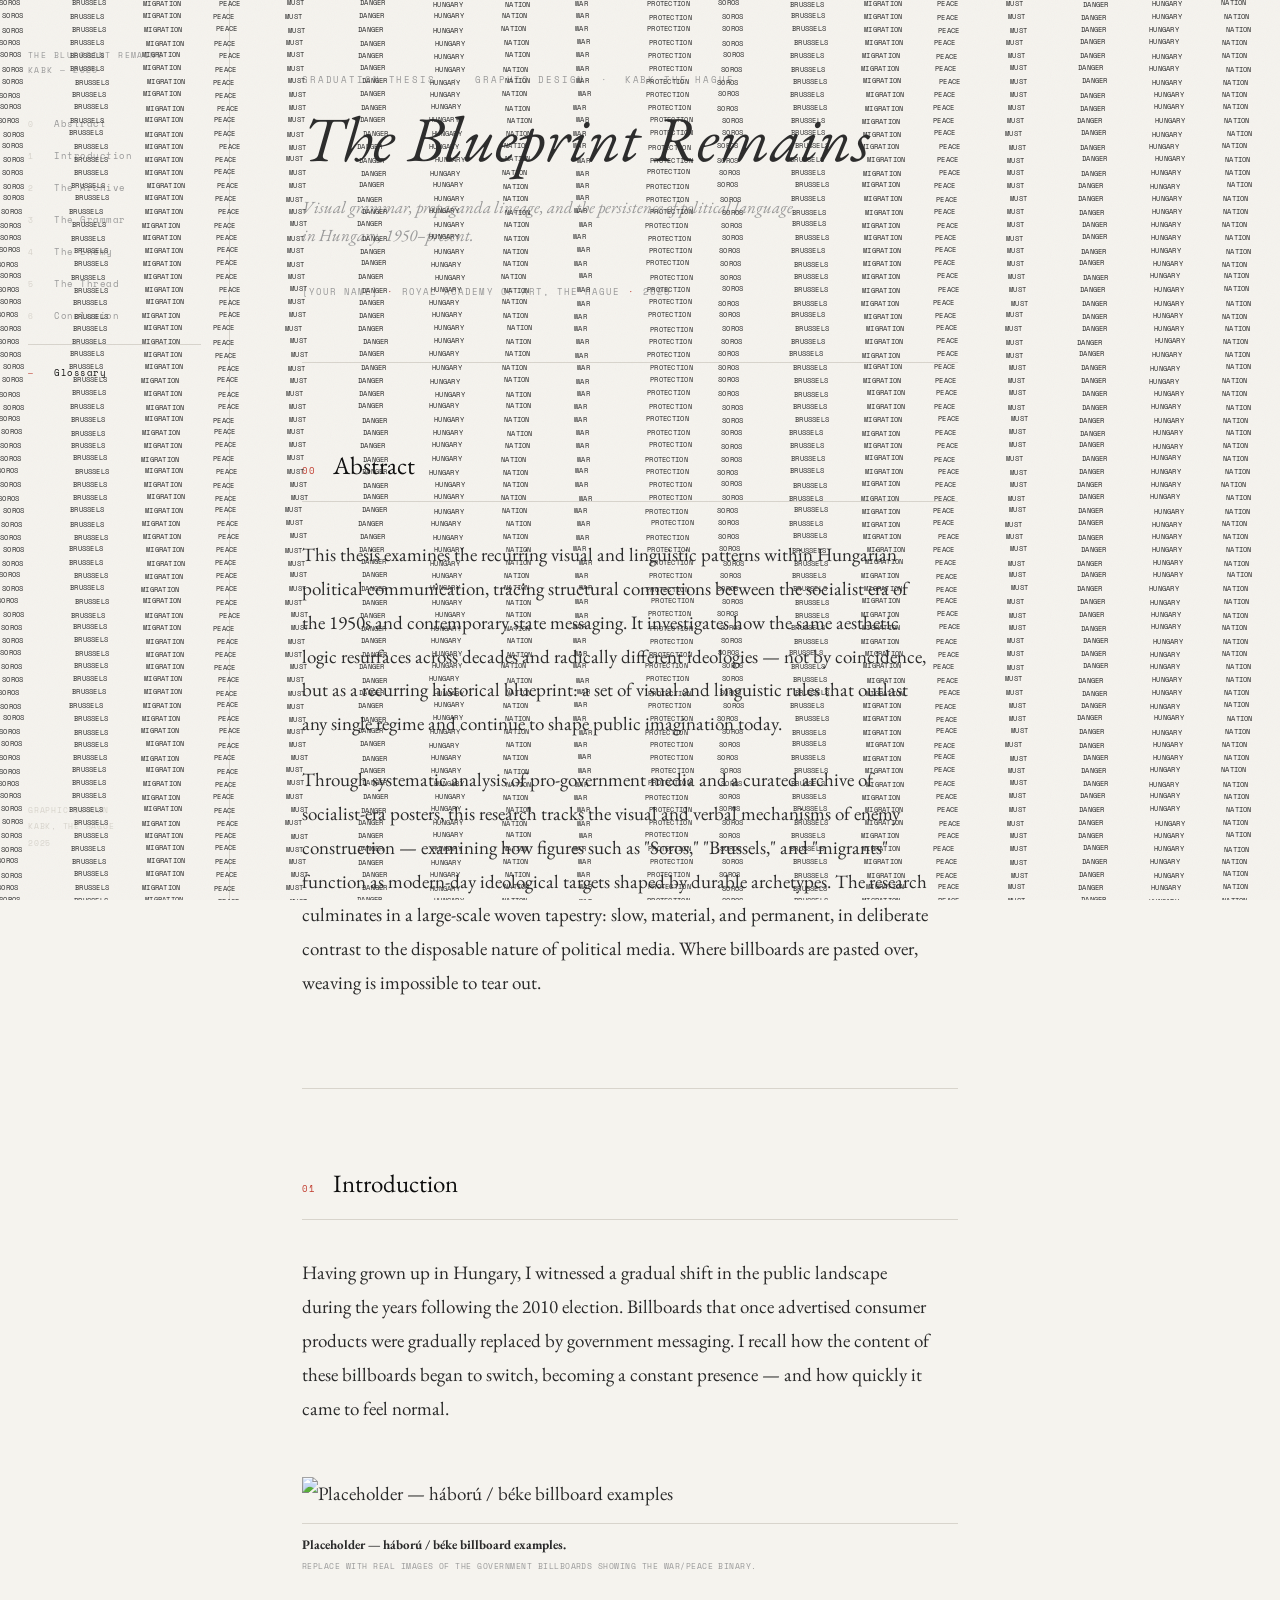
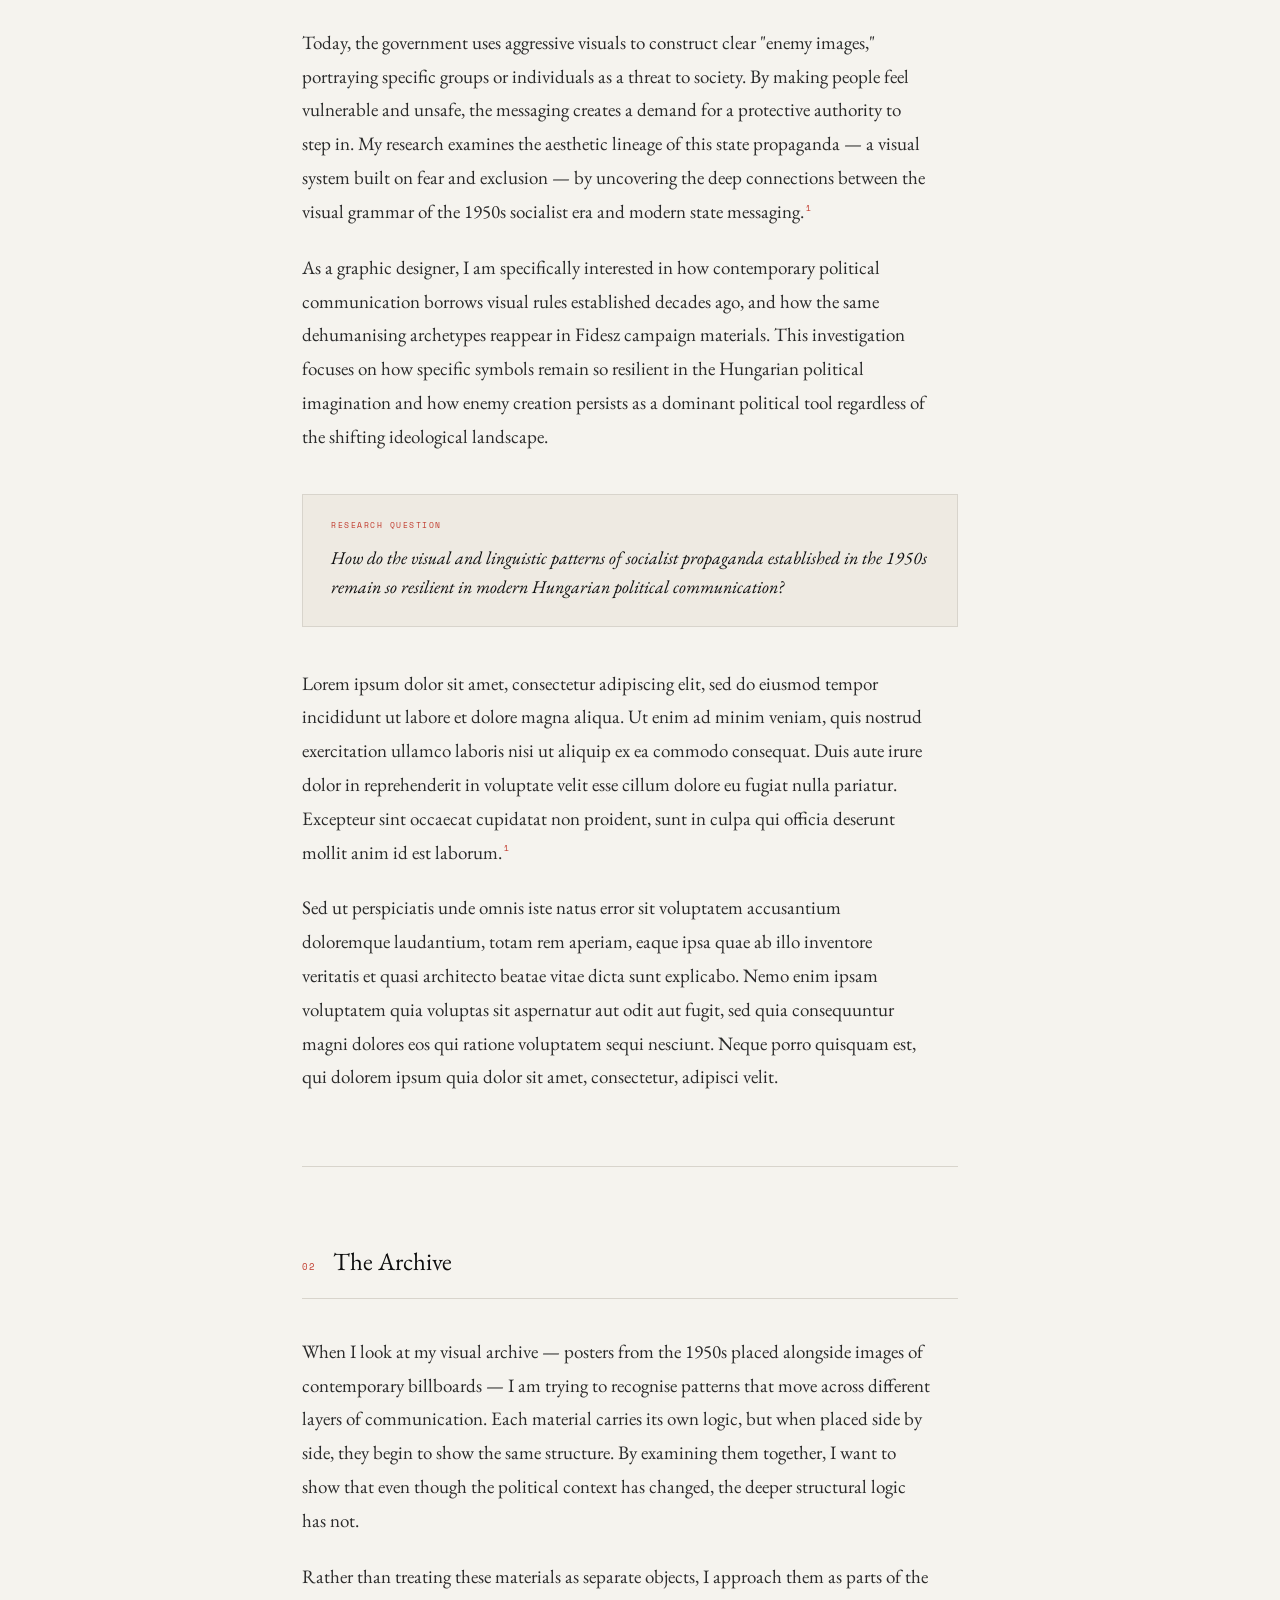
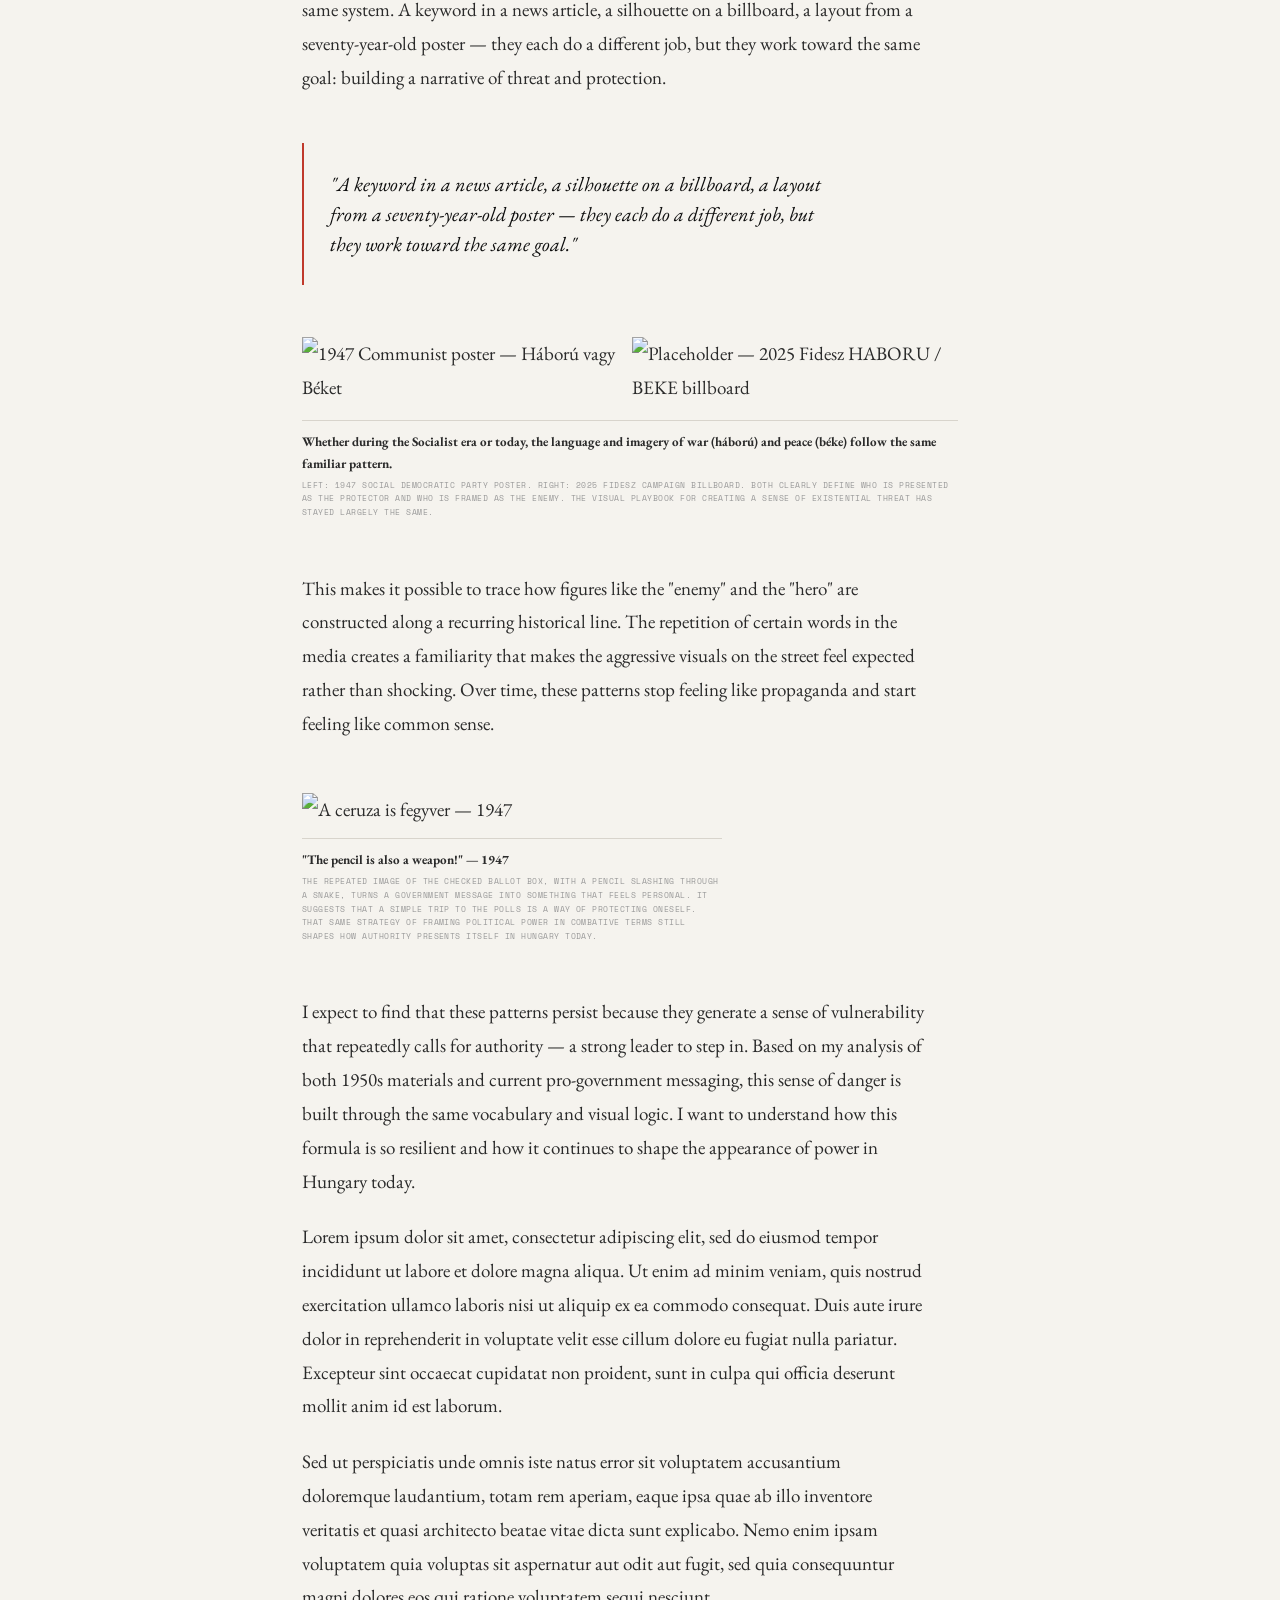
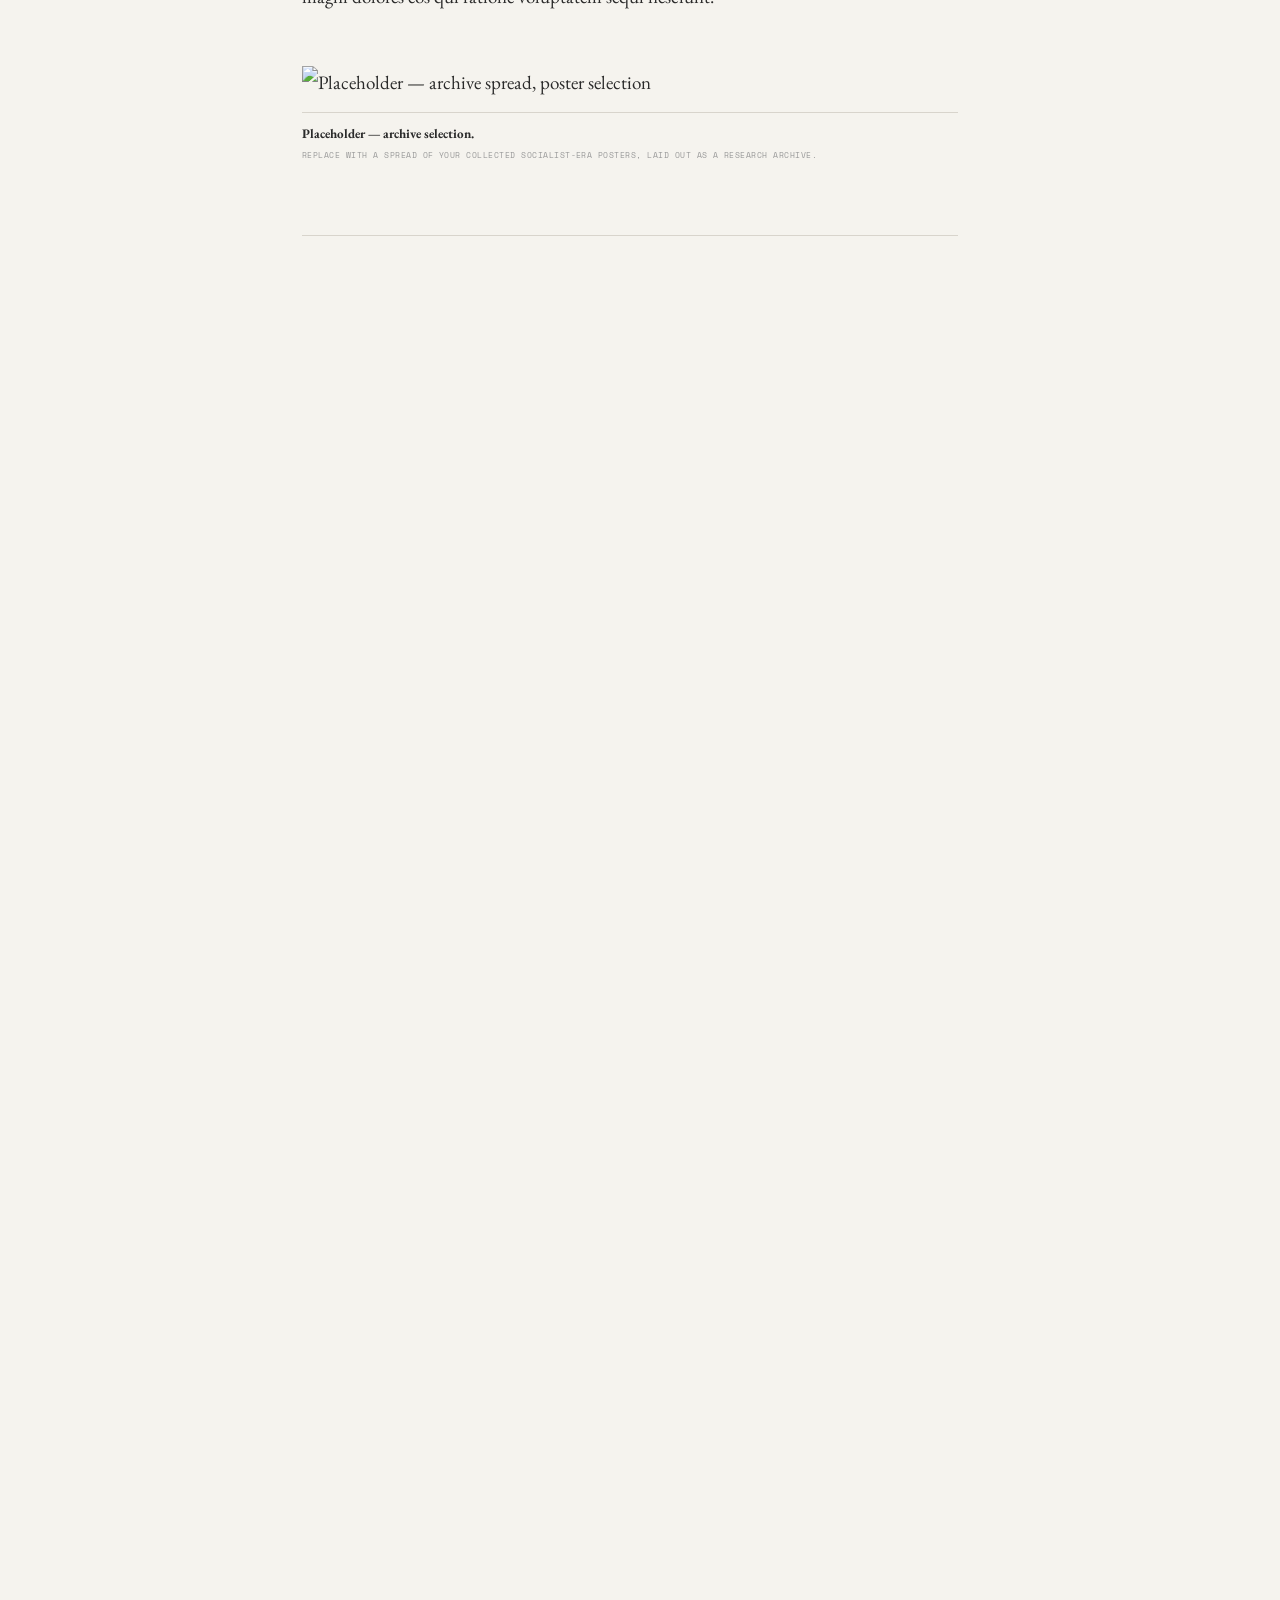
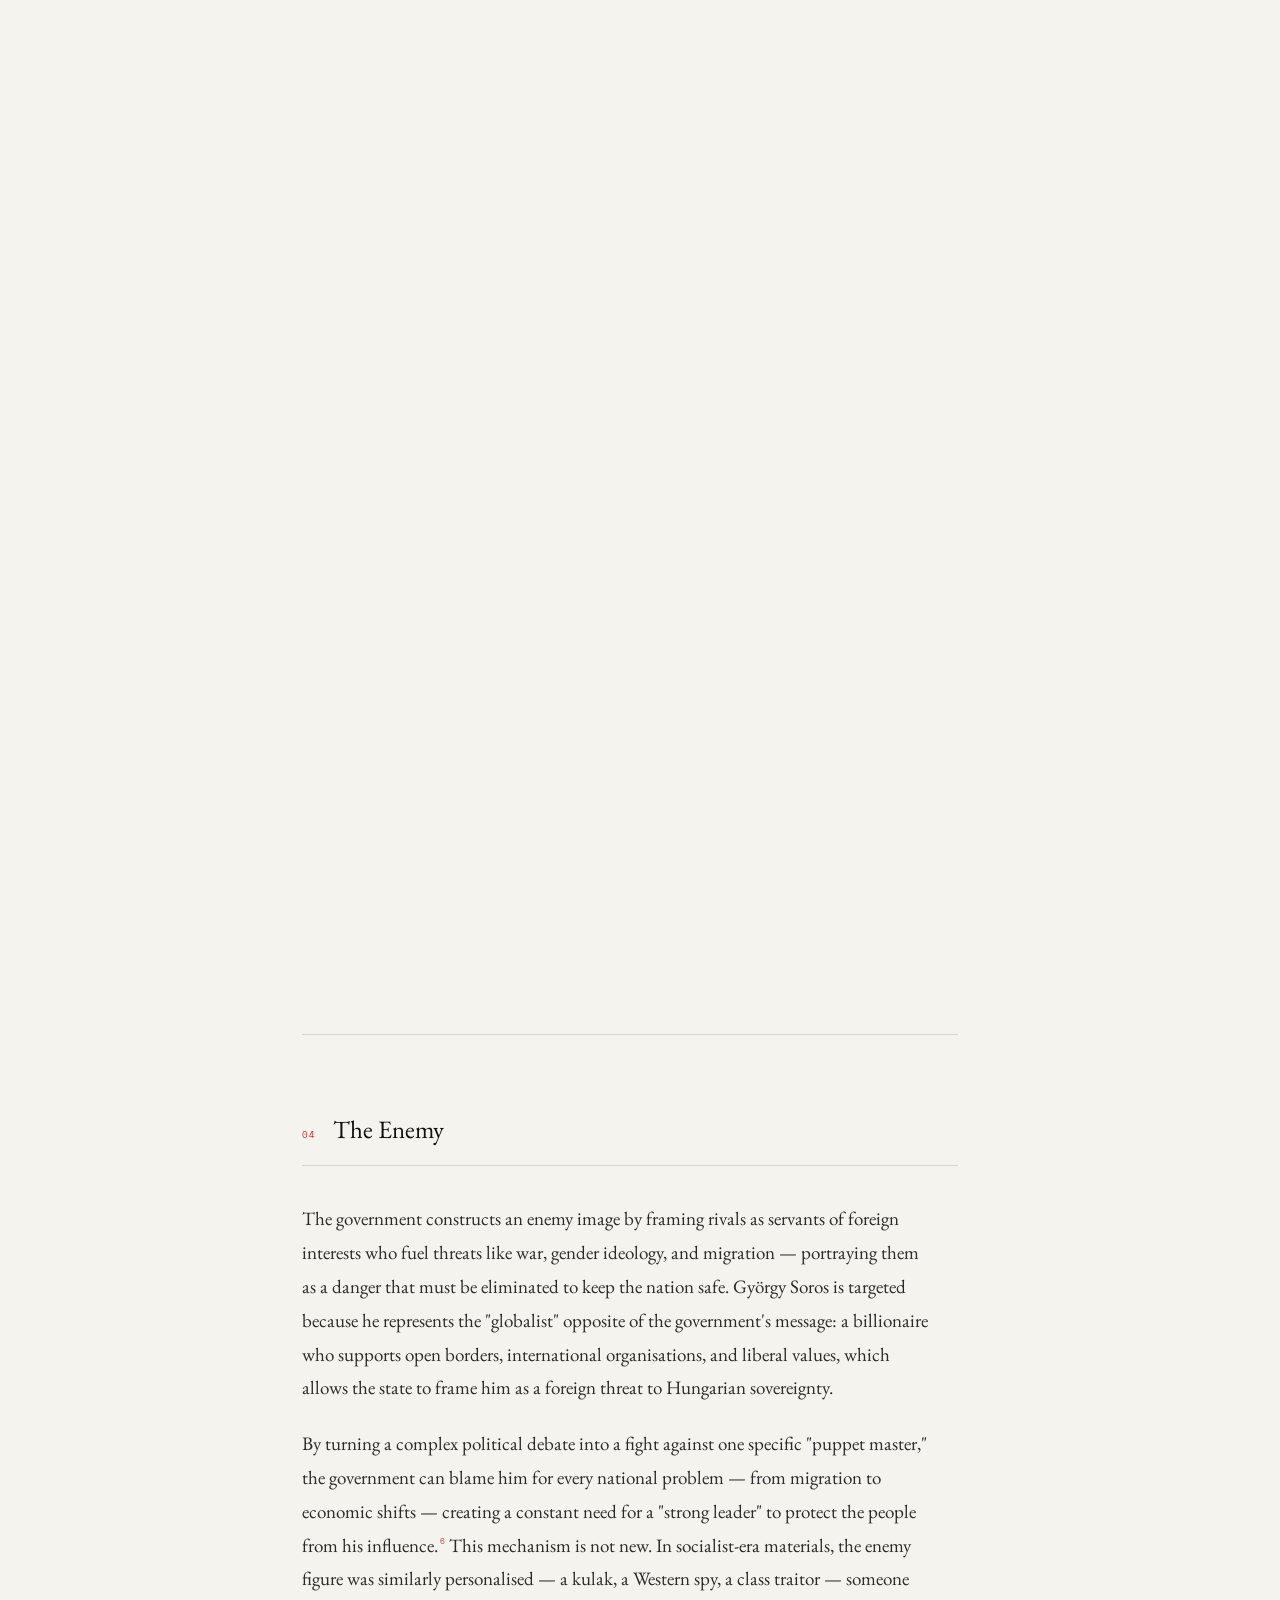
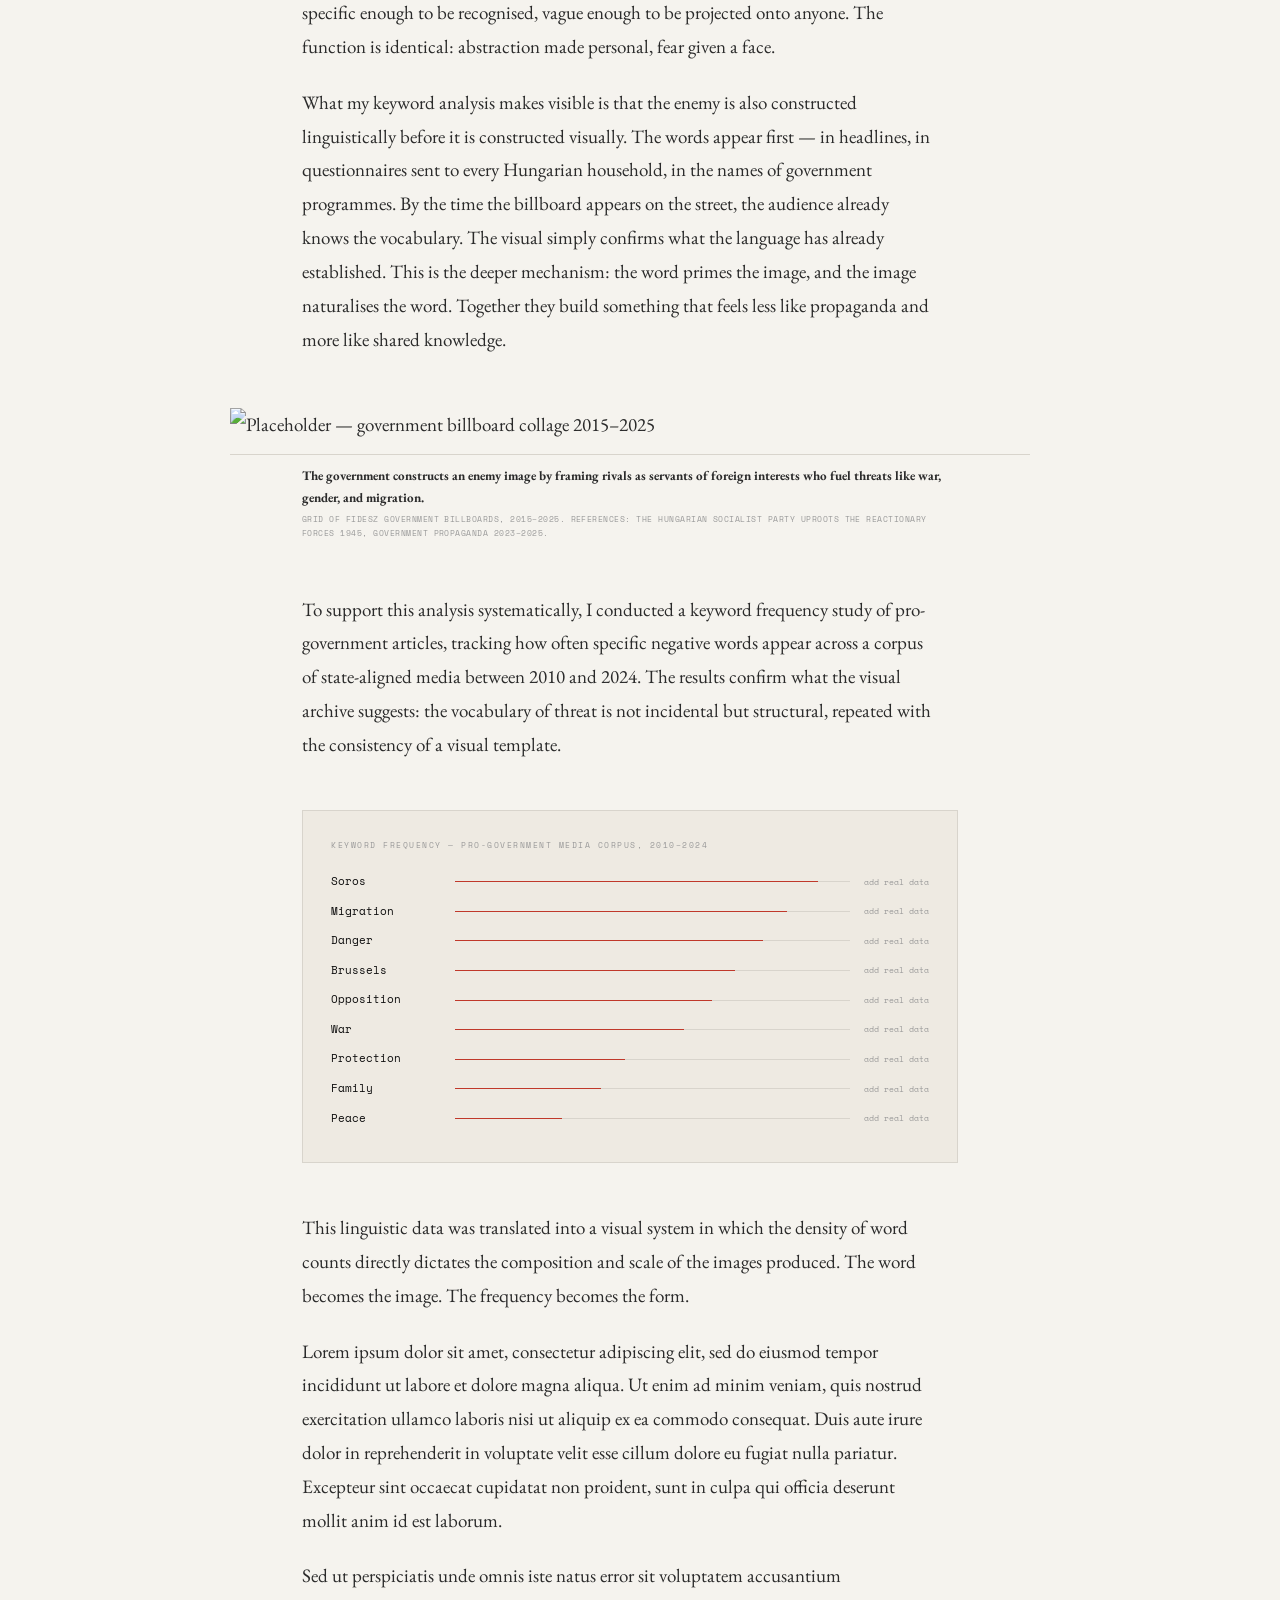
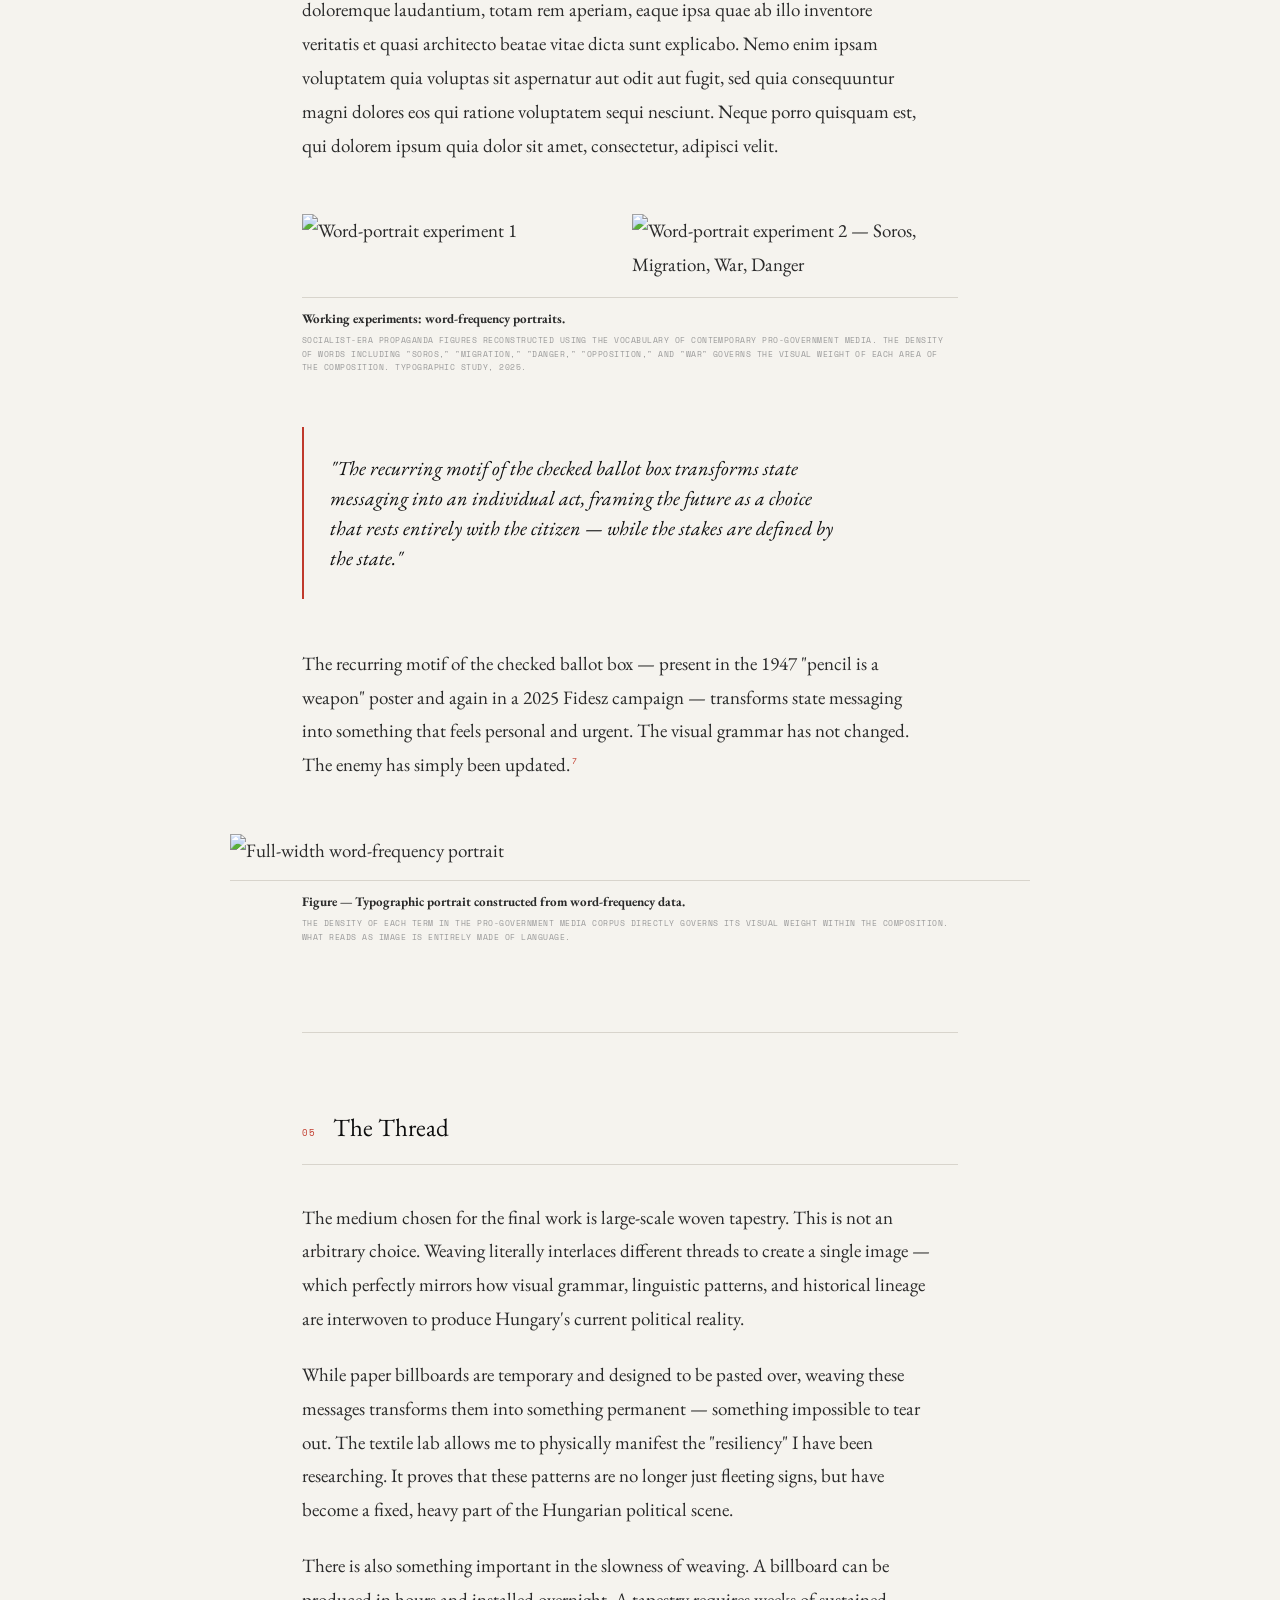
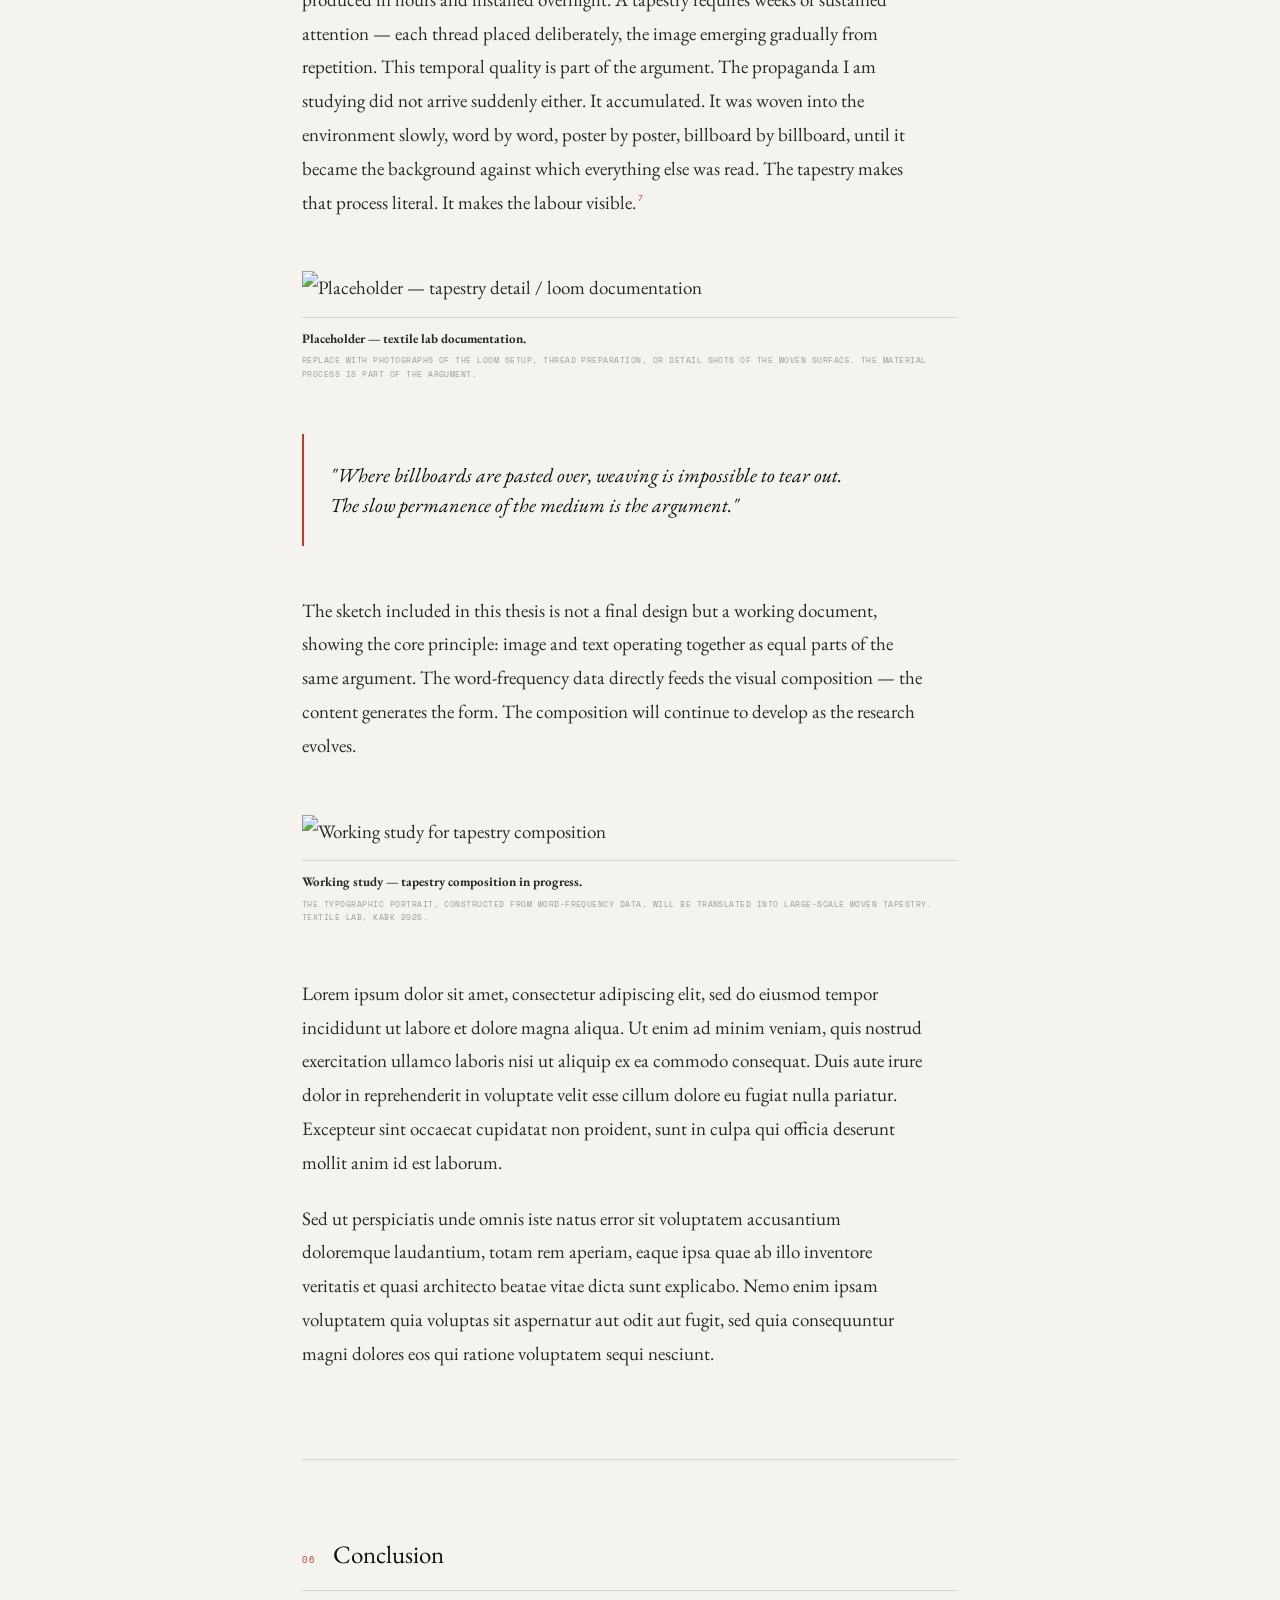
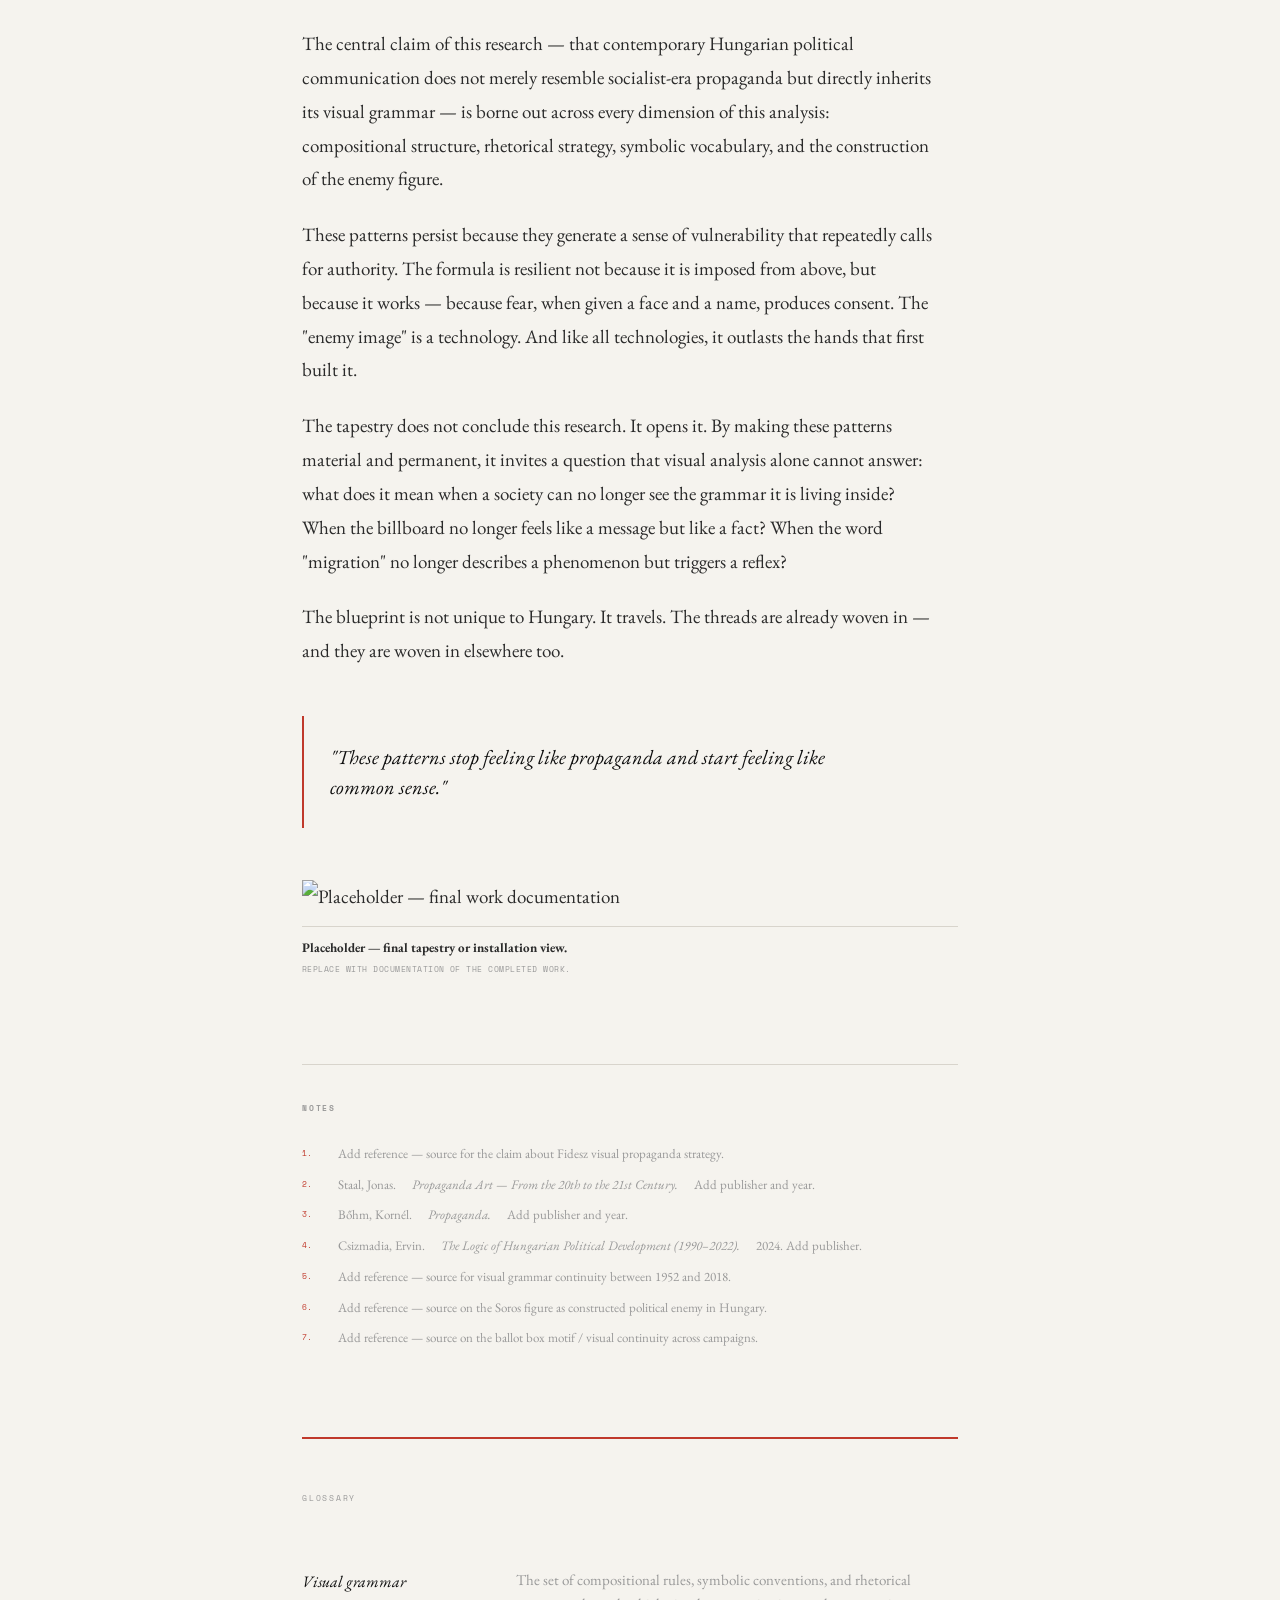
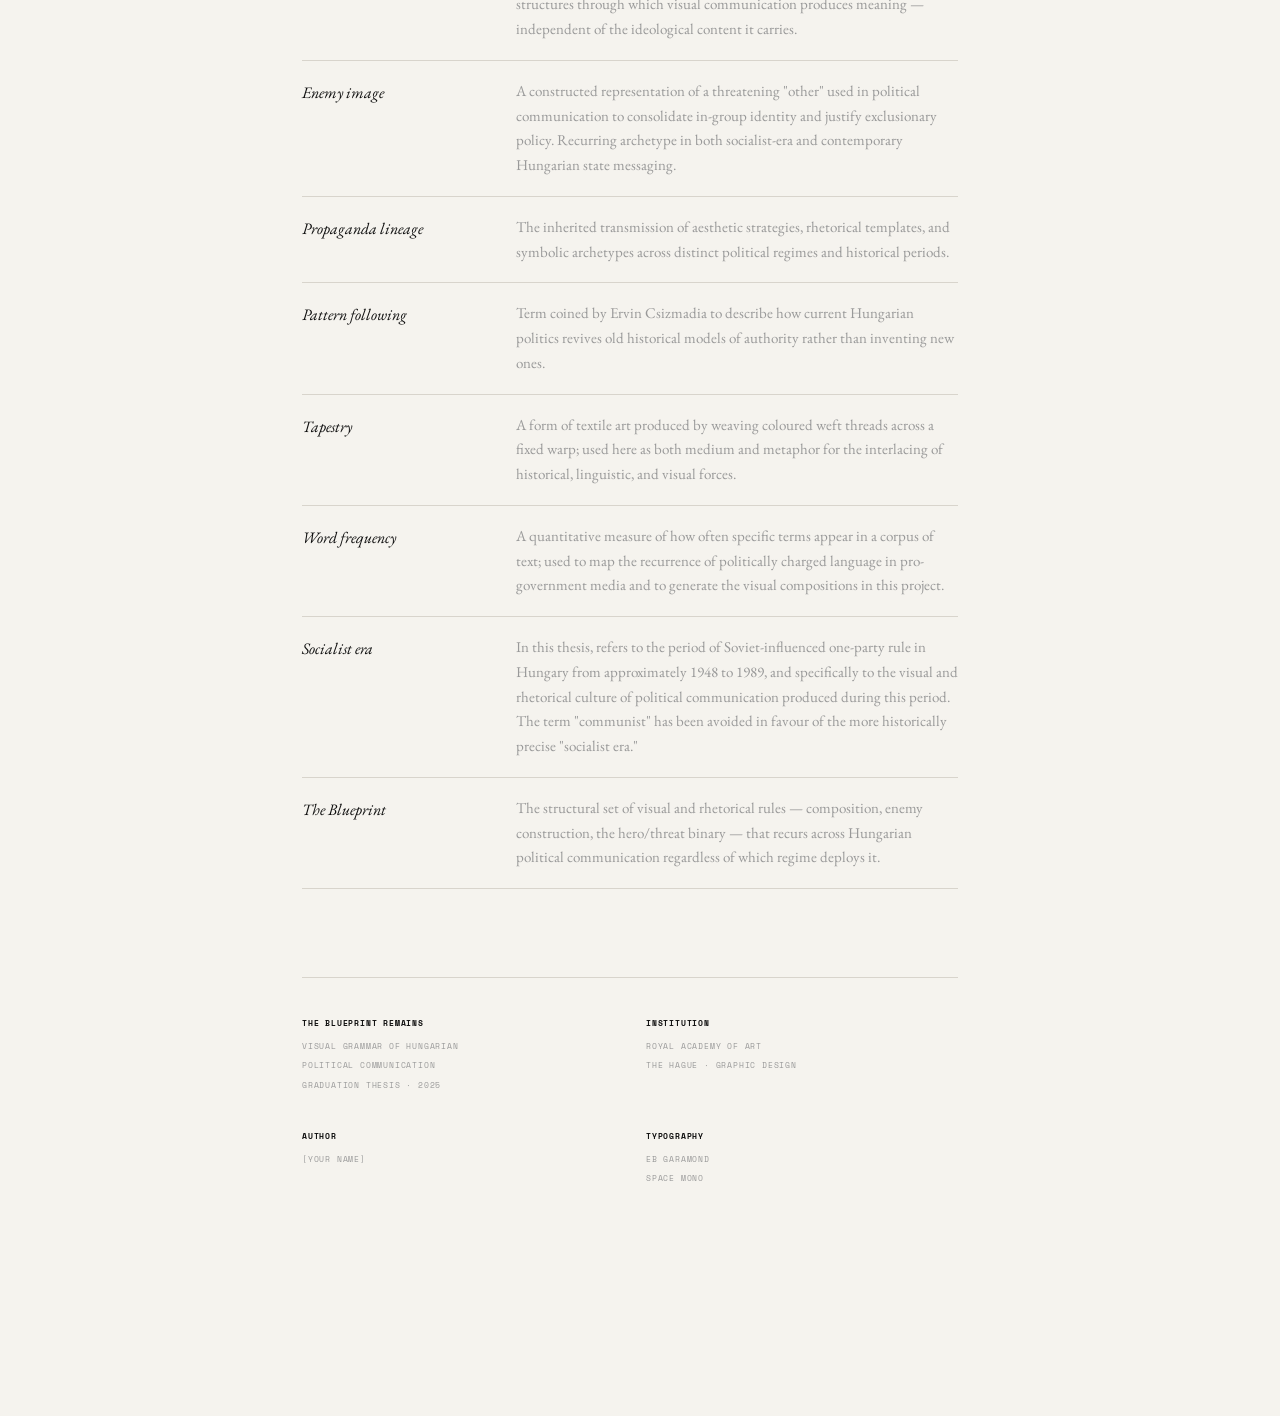
==== index.html @ 5805ace1 "change" ====
<!DOCTYPE html>
<html lang="en">
<head>
<meta charset="UTF-8">
<meta name="viewport" content="width=device-width, initial-scale=1.0">
<title>The Blueprint Remains — Thesis</title>
<link rel="preconnect" href="https://fonts.googleapis.com">
<link href="https://fonts.googleapis.com/css2?family=EB+Garamond:ital,wght@0,400;0,500;1,400;1,500&family=Space+Mono:ital,wght@0,400;0,700;1,400&display=swap" rel="stylesheet">
<style>
  *, *::before, *::after { box-sizing: border-box; margin: 0; padding: 0; }

  :root {
    --black:      #0e0e0e;
    --off-black:  #f5f3ee;
    --surface:    #eeeae2;
    --border:     #d8d4cc;
    --muted:      #999;
    --body-text:  #2a2a2a;
    --white:      #0e0e0e;
    --red:        #c0392b;
    --red-dim:    #c0392b;
    --nav-width:  230px;
    --body-font:  'EB Garamond', Georgia, serif;
    --mono:       'Space Mono', monospace;
  }

  html { scroll-behavior: smooth; }

  body {
    background: #f5f3ee;
    color: var(--body-text);
    font-family: var(--body-font);
    font-size: 19px;
    line-height: 1.78;
    display: flex;
    min-height: 100vh;
  }

  body::before {
    content: '';
    position: fixed;
    inset: 0;
    pointer-events: none;
    z-index: 1000;
    opacity: 0.04;
    background-image: url("data:image/svg+xml,%3Csvg viewBox='0 0 200 200' xmlns='http://www.w3.org/2000/svg'%3E%3Cfilter id='n'%3E%3CfeTurbulence type='fractalNoise' baseFrequency='0.85' numOctaves='4' stitchTiles='stitch'/%3E%3C/filter%3E%3Crect width='100%25' height='100%25' filter='url(%23n)'/%3E%3C/svg%3E");
    background-size: 180px 180px;
  }

  /* ── NAV ── */
  nav {
    position: fixed;
    top: 0; left: 0;
    width: var(--nav-width);
    height: 100vh;
    padding: 48px 28px;
    display: flex;
    flex-direction: column;
    gap: 4px;
    border-right: 1px solid var(--border);
    background: var(--off-black);
    z-index: 100;
    overflow-y: auto;
  }

  .nav-title {
    font-family: var(--mono);
    font-size: 8px;
    letter-spacing: 0.18em;
    text-transform: uppercase;
    color: var(--muted);
    margin-bottom: 28px;
    line-height: 1.9;
  }

  nav a {
    display: flex;
    align-items: baseline;
    gap: 12px;
    text-decoration: none;
    color: var(--muted);
    font-family: var(--mono);
    font-size: 9px;
    letter-spacing: 0.06em;
    padding: 6px 0;
    transition: color 0.2s;
  }

  nav a .num { font-size: 8px; color: var(--border); min-width: 14px; flex-shrink: 0; transition: color 0.2s; }
  nav a:hover { color: var(--white); }
  nav a:hover .num { color: var(--muted); }
  nav a.active { color: var(--white); }
  nav a.active .num { color: var(--red); }

  .nav-divider { border: none; border-top: 1px solid var(--border); margin: 10px 0; }

  .nav-footer {
    margin-top: auto;
    font-family: var(--mono);
    font-size: 7.5px;
    color: var(--border);
    letter-spacing: 0.1em;
    line-height: 2.2;
    text-transform: uppercase;
  }

  /* ── MAIN ── */
  main {
    margin-left: var(--nav-width);
    max-width: 800px;
    padding: 0 72px 140px 72px;
    flex: 1;
  }

  /* ── HERO ── */
  .hero {
    padding: 72px 0 60px;
    border-bottom: 1px solid var(--border);
    margin-bottom: 80px;
  }

  /* ── WORD OVERLAY ── */
  #word-overlay {
    position: fixed;
    inset: 0;
    z-index: 500;
    pointer-events: none;
    overflow: hidden;
    background: #f5f3ee;
    transition: background 0.6s ease;
  }

  #word-overlay.cleared {
    background: transparent;
    pointer-events: none;
  }

  .ov-word {
    position: absolute;
    font-family: var(--mono);
    font-size: 7px;
    letter-spacing: 0.04em;
    text-transform: uppercase;
    color: #2a2a2a;
    white-space: nowrap;
    transition: opacity 0.5s ease, transform 0.5s ease;
    will-change: opacity, transform;
    line-height: 1;
  }

  .ov-word.gone {
    opacity: 0;
    transform: scale(0.94);
    pointer-events: none;
  }

  /* once overlay is fully gone, hide it */
  #word-overlay.hidden {
    display: none;
  }

  /* hero content starts hidden, revealed after overlay clears */
  .hero-content {
    opacity: 0;
    transform: translateY(8px);
    transition: opacity 0.8s ease, transform 0.8s ease;
  }

  .hero-content.visible {
    opacity: 1;
    transform: none;
  }

  /* remove old ascii-hero — no longer needed inline */
  .ascii-hero { display: none; }

  .hero-label {
    font-family: var(--mono);
    font-size: 8.5px;
    letter-spacing: 0.22em;
    text-transform: uppercase;
    color: var(--muted);
    margin-bottom: 18px;
  }

  .hero h1 {
    font-family: var(--body-font);
    font-size: clamp(40px, 5.5vw, 64px);
    font-weight: 400;
    line-height: 1.06;
    color: var(--white);
    margin-bottom: 20px;
  }

  .hero h1 em { font-style: italic; color: var(--body-text); }

  .hero-sub {
    font-size: 17px;
    color: var(--muted);
    font-style: italic;
    max-width: 500px;
    line-height: 1.65;
    margin-bottom: 34px;
  }

  .hero-meta {
    font-family: var(--mono);
    font-size: 8.5px;
    letter-spacing: 0.12em;
    text-transform: uppercase;
    color: var(--muted);
    line-height: 2.2;
  }

  .hero-meta .dot { color: var(--red); margin: 0 8px; }

  /* ── SECTIONS ── */
  section {
    margin-bottom: 88px;
    scroll-margin-top: 40px;
  }

  section h2 {
    font-family: var(--body-font);
    font-size: 25px;
    font-weight: 400;
    color: var(--white);
    margin-bottom: 36px;
    display: flex;
    align-items: baseline;
    gap: 18px;
    padding-bottom: 14px;
    border-bottom: 1px solid var(--border);
  }

  .section-num {
    font-family: var(--mono);
    font-size: 9px;
    color: var(--red);
    letter-spacing: 0.08em;
    flex-shrink: 0;
  }

  section p {
    margin-bottom: 22px;
    max-width: 630px;
  }

  section p:last-child { margin-bottom: 0; }

  /* research question block */
  .rq-block {
    margin: 40px 0;
    padding: 24px 28px;
    border: 1px solid var(--border);
    background: var(--surface);
  }

  .rq-block .rq-label {
    font-family: var(--mono);
    font-size: 7.5px;
    letter-spacing: 0.2em;
    text-transform: uppercase;
    color: var(--red-dim);
    margin-bottom: 12px;
    display: block;
  }

  .rq-block p {
    font-size: 18px;
    font-style: italic;
    color: var(--white);
    max-width: 100%;
    margin: 0;
    line-height: 1.6;
  }

  sup {
    font-family: var(--mono);
    font-size: 8px;
    color: var(--red-dim);
    cursor: default;
    vertical-align: super;
    line-height: 0;
    margin-left: 2px;
    transition: color 0.15s;
  }
  sup:hover { color: var(--red); }

  .pull-quote {
    margin: 48px 0;
    padding: 26px 0 26px 26px;
    border-left: 2px solid var(--red);
    font-size: 20px;
    font-style: italic;
    line-height: 1.5;
    color: var(--white);
    max-width: 540px;
  }

  /* ── FIGURES ── */
  figure { margin: 52px 0; }
  figure img { width: 100%; display: block; }
  figure.half { max-width: 420px; }

  figure.full-bleed {
    margin-left: -72px;
    margin-right: -72px;
    width: calc(100% + 144px);
  }

  figcaption {
    font-family: var(--mono);
    font-size: 8px;
    color: var(--muted);
    letter-spacing: 0.06em;
    margin-top: 12px;
    line-height: 1.7;
    text-transform: uppercase;
    border-top: 1px solid var(--border);
    padding-top: 10px;
  }

  /* bold caption intro */
  figcaption strong {
    color: var(--body-text);
    font-weight: 700;
    text-transform: none;
    letter-spacing: 0;
    font-family: var(--body-font);
    font-size: 13px;
    display: block;
    margin-bottom: 4px;
  }

  .img-pair {
    display: grid;
    grid-template-columns: 1fr 1fr;
    gap: 3px;
    margin: 52px 0;
  }
  .img-pair img { width: 100%; display: block; }
  .img-pair figcaption { grid-column: 1 / -1; }

  /* image grid for the billboard collage */
  .img-single { margin: 52px 0; }
  .img-single img { width: 100%; display: block; }

  /* ── SLIDESHOW ── */
  .slideshow { margin: 52px 0; }
  .slideshow .slide { display: none; }
  .slideshow .slide.active { display: block; }
  .slideshow .slide img { width: 100%; display: block; }

  .ss-bar {
    display: flex;
    align-items: center;
    justify-content: space-between;
    margin-top: 12px;
    padding-top: 12px;
    border-top: 1px solid var(--border);
  }

  .ss-count { font-family: var(--mono); font-size: 8.5px; color: var(--muted); letter-spacing: 0.1em; }
  .ss-cap { font-family: var(--mono); font-size: 8px; color: var(--muted); text-transform: uppercase; letter-spacing: 0.05em; flex: 1; padding: 0 20px; }
  .ss-arrows { display: flex; gap: 2px; }

  .ss-arrows button {
    background: none;
    border: 1px solid var(--border);
    color: var(--muted);
    font-family: var(--mono);
    font-size: 9px;
    cursor: pointer;
    padding: 5px 13px;
    transition: all 0.15s;
  }
  .ss-arrows button:hover { background: var(--red); color: var(--white); border-color: var(--red); }

  /* ── WORD FREQ ── */
  .word-freq {
    margin: 48px 0;
    padding: 28px 28px 24px;
    background: var(--surface);
    border: 1px solid var(--border);
  }

  .freq-label {
    font-family: var(--mono);
    font-size: 7.5px;
    letter-spacing: 0.2em;
    text-transform: uppercase;
    color: var(--muted);
    margin-bottom: 20px;
    display: block;
  }

  .freq-row { display: flex; align-items: center; gap: 14px; margin-bottom: 10px; }

  .freq-word { font-family: var(--mono); font-size: 11px; color: var(--white); min-width: 110px; }

  .freq-bar-wrap { flex: 1; height: 1px; background: var(--border); }

  .freq-bar { height: 100%; background: var(--red); width: 0; transition: width 1.4s cubic-bezier(0.16, 1, 0.3, 1); }
  .freq-bar.go { width: var(--tw); }

  .freq-n { font-family: var(--mono); font-size: 8px; color: var(--muted); min-width: 44px; text-align: right; }

  /* ── REFERENCES ── */
  .references {
    margin: 48px 0;
    padding: 28px;
    background: var(--surface);
    border: 1px solid var(--border);
  }

  .references .ref-label {
    font-family: var(--mono);
    font-size: 7.5px;
    letter-spacing: 0.2em;
    text-transform: uppercase;
    color: var(--muted);
    margin-bottom: 20px;
    display: block;
  }

  .ref-entry {
    display: flex;
    gap: 16px;
    margin-bottom: 20px;
    padding-bottom: 20px;
    border-bottom: 1px solid var(--border);
  }

  .ref-entry:last-child { border-bottom: none; margin-bottom: 0; padding-bottom: 0; }

  .ref-author {
    font-family: var(--mono);
    font-size: 9px;
    color: var(--red-dim);
    min-width: 120px;
    flex-shrink: 0;
    padding-top: 3px;
    line-height: 1.5;
    letter-spacing: 0.04em;
  }

  .ref-text { font-size: 15px; color: var(--muted); line-height: 1.6; }
  .ref-text em { color: var(--body-text); font-style: italic; }

  hr { border: none; border-top: 1px solid var(--border); margin: 72px 0; }

  /* ── FOOTNOTES ── */
  .footnotes {
    margin-top: 88px;
    padding-top: 36px;
    border-top: 1px solid var(--border);
  }

  .footnotes h3 {
    font-family: var(--mono);
    font-size: 8px;
    letter-spacing: 0.22em;
    text-transform: uppercase;
    color: var(--muted);
    margin-bottom: 28px;
  }

  .footnotes ol { list-style: none; counter-reset: fn; padding: 0; }

  .footnotes li {
    counter-increment: fn;
    display: flex;
    gap: 16px;
    margin-bottom: 10px;
    font-size: 13px;
    color: var(--muted);
    line-height: 1.6;
  }

  .footnotes li::before {
    content: counter(fn) '.';
    font-family: var(--mono);
    font-size: 8px;
    color: var(--red-dim);
    min-width: 20px;
    padding-top: 3px;
    flex-shrink: 0;
  }

  /* ── DICTIONARY ── */
  .dictionary {
    margin-top: 88px;
    padding-top: 52px;
    border-top: 2px solid var(--red-dim);
    scroll-margin-top: 40px;
  }

  .dict-hd {
    font-family: var(--mono);
    font-size: 8px;
    letter-spacing: 0.22em;
    text-transform: uppercase;
    color: var(--muted);
    margin-bottom: 44px;
  }

  .dict-entry {
    display: grid;
    grid-template-columns: 190px 1fr;
    gap: 24px;
    padding: 18px 0;
    border-bottom: 1px solid var(--border);
    font-size: 15px;
  }

  .dict-entry .term { font-family: var(--body-font); font-style: italic; font-size: 16px; color: var(--white); }
  .dict-entry .def { color: var(--muted); line-height: 1.65; }

  /* ── COLOPHON ── */
  .colophon {
    margin-top: 88px;
    padding-top: 36px;
    border-top: 1px solid var(--border);
    font-family: var(--mono);
    font-size: 8px;
    letter-spacing: 0.1em;
    text-transform: uppercase;
    color: var(--muted);
    line-height: 2.4;
    display: grid;
    grid-template-columns: 1fr 1fr;
    gap: 32px;
  }

  .colophon strong { color: var(--white); display: block; margin-bottom: 4px; }

  /* ── FADE ── */
  .fade-in { opacity: 0; transform: translateY(14px); transition: opacity 0.7s ease, transform 0.7s ease; }
  .fade-in.visible { opacity: 1; transform: none; }

  /* ── PLACEHOLDER NOTE ── */
  .placeholder {
    font-family: var(--mono);
    font-size: 9px;
    color: var(--red-dim);
    border: 1px dashed var(--red-dim);
    padding: 10px 14px;
    margin: 20px 0;
    letter-spacing: 0.05em;
    text-transform: uppercase;
  }

  @media (max-width: 860px) {
    nav { display: none; }
    main { margin-left: 0; padding: 0 24px 80px; }
    figure.full-bleed { margin-left: -24px; margin-right: -24px; width: calc(100% + 48px); }
    .dict-entry { grid-template-columns: 1fr; gap: 4px; }
    .colophon { grid-template-columns: 1fr; }
    .img-pair { grid-template-columns: 1fr; }
  }
</style>
</head>
<body>

<!-- NAV -->
<nav id="side-nav">
  <div class="nav-title">The Blueprint Remains<br>KABK — 2025</div>
  <a href="#abstract"   data-s="abstract">  <span class="num">0</span> Abstract</a>
  <a href="#intro"      data-s="intro">     <span class="num">1</span> Introduction</a>
  <a href="#chapter-1"  data-s="chapter-1"> <span class="num">2</span> The Archive</a>
  <a href="#chapter-2"  data-s="chapter-2"> <span class="num">3</span> The Grammar</a>
  <a href="#chapter-3"  data-s="chapter-3"> <span class="num">4</span> The Enemy</a>
  <a href="#chapter-4"  data-s="chapter-4"> <span class="num">5</span> The Thread</a>
  <a href="#epilogue"   data-s="epilogue">  <span class="num">6</span> Conclusion</a>
  <hr class="nav-divider">
  <a href="#dictionary" data-s="dictionary"><span class="num">—</span> Glossary</a>
  <div class="nav-footer">Graphic Design<br>KABK, The Hague<br>2025</div>
</nav>

<!-- WORD OVERLAY -->
<div id="word-overlay" aria-hidden="true"></div>

<main>

  <!-- HERO -->
  <header class="hero fade-in">
    <div class="ascii-hero" id="ascii" aria-hidden="true"></div>
    <div class="hero-content">
      <div class="hero-label">Graduation Thesis &nbsp;·&nbsp; Graphic Design &nbsp;·&nbsp; KABK The Hague</div>
      <h1><em>The Blueprint Remains</em></h1>
      <p class="hero-sub">Visual grammar, propaganda lineage, and the persistence of political language in Hungary, 1950–present.</p>
      <div class="hero-meta">
        [Your Name]<span class="dot">·</span>Royal Academy of Art, The Hague<span class="dot">·</span>2025
      </div>
    </div>
  </header>

  <!-- 0 ABSTRACT -->
  <section id="abstract" class="fade-in">
    <h2><span class="section-num">00</span> Abstract</h2>
    <p>This thesis examines the recurring visual and linguistic patterns within Hungarian political communication, tracing structural connections between the socialist era of the 1950s and contemporary state messaging. It investigates how the same aesthetic logic resurfaces across decades and radically different ideologies — not by coincidence, but as a recurring historical blueprint: a set of visual and linguistic rules that outlast any single regime and continue to shape public imagination today.</p>
    <p>Through systematic analysis of pro-government media and a curated archive of socialist-era posters, this research tracks the visual and verbal mechanisms of enemy construction — examining how figures such as "Soros," "Brussels," and "migrants" function as modern-day ideological targets shaped by durable archetypes. The research culminates in a large-scale woven tapestry: slow, material, and permanent, in deliberate contrast to the disposable nature of political media. Where billboards are pasted over, weaving is impossible to tear out.</p>
  </section>

  <hr>

  <!-- 1 INTRODUCTION -->
  <section id="intro" class="fade-in">
    <h2><span class="section-num">01</span> Introduction</h2>
    <p>Having grown up in Hungary, I witnessed a gradual shift in the public landscape during the years following the 2010 election. Billboards that once advertised consumer products were gradually replaced by government messaging. I recall how the content of these billboards began to switch, becoming a constant presence — and how quickly it came to feel normal.</p>

    <!-- IMAGE PLACEHOLDER: háború/béke billboards -->
    <figure>
      <img src="https://picsum.photos/seed/haboru_beke/700/400?grayscale" alt="Placeholder — háború / béke billboard examples">
      <figcaption>
        <strong>Placeholder — háború / béke billboard examples.</strong>
        Replace with real images of the government billboards showing the war/peace binary.
      </figcaption>
    </figure>

    <p>Today, the government uses aggressive visuals to construct clear "enemy images," portraying specific groups or individuals as a threat to society. By making people feel vulnerable and unsafe, the messaging creates a demand for a protective authority to step in. My research examines the aesthetic lineage of this state propaganda — a visual system built on fear and exclusion — by uncovering the deep connections between the visual grammar of the 1950s socialist era and modern state messaging.<sup>1</sup></p>

    <p>As a graphic designer, I am specifically interested in how contemporary political communication borrows visual rules established decades ago, and how the same dehumanising archetypes reappear in Fidesz campaign materials. This investigation focuses on how specific symbols remain so resilient in the Hungarian political imagination and how enemy creation persists as a dominant political tool regardless of the shifting ideological landscape.</p>

    <div class="rq-block">
      <span class="rq-label">Research Question</span>
      <p>How do the visual and linguistic patterns of socialist propaganda established in the 1950s remain so resilient in modern Hungarian political communication?</p>
    </div>

    <p>Lorem ipsum dolor sit amet, consectetur adipiscing elit, sed do eiusmod tempor incididunt ut labore et dolore magna aliqua. Ut enim ad minim veniam, quis nostrud exercitation ullamco laboris nisi ut aliquip ex ea commodo consequat. Duis aute irure dolor in reprehenderit in voluptate velit esse cillum dolore eu fugiat nulla pariatur. Excepteur sint occaecat cupidatat non proident, sunt in culpa qui officia deserunt mollit anim id est laborum.<sup>1</sup></p>

    <p>Sed ut perspiciatis unde omnis iste natus error sit voluptatem accusantium doloremque laudantium, totam rem aperiam, eaque ipsa quae ab illo inventore veritatis et quasi architecto beatae vitae dicta sunt explicabo. Nemo enim ipsam voluptatem quia voluptas sit aspernatur aut odit aut fugit, sed quia consequuntur magni dolores eos qui ratione voluptatem sequi nesciunt. Neque porro quisquam est, qui dolorem ipsum quia dolor sit amet, consectetur, adipisci velit.</p>

  <hr>

  <!-- 2 THE ARCHIVE -->
  <section id="chapter-1" class="fade-in">
    <h2><span class="section-num">02</span> The Archive</h2>

    <p>When I look at my visual archive — posters from the 1950s placed alongside images of contemporary billboards — I am trying to recognise patterns that move across different layers of communication. Each material carries its own logic, but when placed side by side, they begin to show the same structure. By examining them together, I want to show that even though the political context has changed, the deeper structural logic has not.</p>

    <p>Rather than treating these materials as separate objects, I approach them as parts of the same system. A keyword in a news article, a silhouette on a billboard, a layout from a seventy-year-old poster — they each do a different job, but they work toward the same goal: building a narrative of threat and protection.</p>

    <div class="pull-quote">"A keyword in a news article, a silhouette on a billboard, a layout from a seventy-year-old poster — they each do a different job, but they work toward the same goal."</div>

    <!-- 1947 VALASSZ HABORU VAGY BEKET poster + HABORU/BEKE billboard pair -->
    <div class="img-pair">
      <img src="https://upload.wikimedia.org/wikipedia/commons/thumb/b/b3/1947_Hungarian_Social_Democratic_Party_election_poster.jpg/400px-1947_Hungarian_Social_Democratic_Party_election_poster.jpg" alt="1947 Communist poster — Háború vagy Béket">
      <img src="https://picsum.photos/seed/fidesz_beke_2025/400/520?grayscale" alt="Placeholder — 2025 Fidesz HABORU / BEKE billboard">
      <figcaption>
        <strong>Whether during the Socialist era or today, the language and imagery of war (háború) and peace (béke) follow the same familiar pattern.</strong>
        Left: 1947 Social Democratic Party poster. Right: 2025 Fidesz campaign billboard. Both clearly define who is presented as the protector and who is framed as the enemy. The visual playbook for creating a sense of existential threat has stayed largely the same.
      </figcaption>
    </div>

    <p>This makes it possible to trace how figures like the "enemy" and the "hero" are constructed along a recurring historical line. The repetition of certain words in the media creates a familiarity that makes the aggressive visuals on the street feel expected rather than shocking. Over time, these patterns stop feeling like propaganda and start feeling like common sense.</p>

    <!-- "A ceruza is fegyver!" 1947 poster -->
    <figure class="half">
      <img src="https://upload.wikimedia.org/wikipedia/commons/thumb/5/5e/Szavazz_szocialdemokratara_%281947%29.jpg/300px-Szavazz_szocialdemokratara_%281947%29.jpg" alt="A ceruza is fegyver — 1947">
      <figcaption>
        <strong>"The pencil is also a weapon!" — 1947</strong>
        The repeated image of the checked ballot box, with a pencil slashing through a snake, turns a government message into something that feels personal. It suggests that a simple trip to the polls is a way of protecting oneself. That same strategy of framing political power in combative terms still shapes how authority presents itself in Hungary today.
      </figcaption>
    </figure>

    <p>I expect to find that these patterns persist because they generate a sense of vulnerability that repeatedly calls for authority — a strong leader to step in. Based on my analysis of both 1950s materials and current pro-government messaging, this sense of danger is built through the same vocabulary and visual logic. I want to understand how this formula is so resilient and how it continues to shape the appearance of power in Hungary today.</p>

    <p>Lorem ipsum dolor sit amet, consectetur adipiscing elit, sed do eiusmod tempor incididunt ut labore et dolore magna aliqua. Ut enim ad minim veniam, quis nostrud exercitation ullamco laboris nisi ut aliquip ex ea commodo consequat. Duis aute irure dolor in reprehenderit in voluptate velit esse cillum dolore eu fugiat nulla pariatur. Excepteur sint occaecat cupidatat non proident, sunt in culpa qui officia deserunt mollit anim id est laborum.</p>

    <p>Sed ut perspiciatis unde omnis iste natus error sit voluptatem accusantium doloremque laudantium, totam rem aperiam, eaque ipsa quae ab illo inventore veritatis et quasi architecto beatae vitae dicta sunt explicabo. Nemo enim ipsam voluptatem quia voluptas sit aspernatur aut odit aut fugit, sed quia consequuntur magni dolores eos qui ratione voluptatem sequi nesciunt.</p>

    <figure>
      <img src="https://picsum.photos/seed/archive_spread/700/440?grayscale" alt="Placeholder — archive spread, poster selection">
      <figcaption>
        <strong>Placeholder — archive selection.</strong>
        Replace with a spread of your collected socialist-era posters, laid out as a research archive.
      </figcaption>
    </figure>

  <hr>

  <!-- 3 THE GRAMMAR -->
  <section id="chapter-2" class="fade-in">
    <h2><span class="section-num">03</span> The Grammar</h2>

    <p>Jonas Staal argues that propaganda is not simply about communicating false information; it uses design to construct a political reality of its own.<sup>2</sup> In my project, this means that the visual patterns I track are not decorative or secondary. They are part of what makes state authority appear stable and tangible in everyday life.</p>

    <p>Bőhm Kornél explains that modern propaganda is not just a series of advertisements, but a professional system designed to saturate our everyday reality. His work shows how constant repetition and dominance in the public space allow the message to overtake our critical thinking, eventually turning the entire environment into a space that constantly reinforces the state's narrative.<sup>3</sup> What is important here is the word "saturation" — it suggests not a single act of persuasion but an atmospheric condition, something that surrounds rather than confronts. The billboard does not argue with you. It simply occupies the same space you do, every day, until its logic becomes your logic.</p>

    <p>Ervin Csizmadia's analysis of Hungarian political development argues that current Hungarian politics is driven by "pattern following," where old historical models of authority are revived.<sup>4</sup> His work supports my research by showing that the structural blueprint I am finding is not a coincidence, but part of a long-term historical logic that dictates how power is communicated in Hungary. It provides theoretical proof that the visual and linguistic repetitions I am documenting are not just stylistic choices, but part of a deeper, recurring strategy. Where Staal gives us the design theory and Bőhm the media system, Csizmadia gives us the historical proof: this is not imitation but inheritance.

    <div class="references">
      <span class="ref-label">References from literature</span>
      <div class="ref-entry">
        <span class="ref-author">Jonas Staal</span>
        <span class="ref-text"><em>Propaganda Art — From the 20th to the 21st Century.</em> Propaganda uses design to construct a political reality of its own. The visual patterns tracked in this research are not decorative — they are what makes state authority appear stable and tangible in everyday life.</span>
      </div>
      <div class="ref-entry">
        <span class="ref-author">Bőhm Kornél</span>
        <span class="ref-text"><em>Propaganda.</em> Modern propaganda is a professional system designed to saturate everyday reality. Constant repetition and dominance in public space allows the message to overtake critical thinking, turning the environment itself into a vehicle for the state's narrative.</span>
      </div>
      <div class="ref-entry">
        <span class="ref-author">Ervin Csizmadia</span>
        <span class="ref-text"><em>The Logic of Hungarian Political Development (1990–2022),</em> 2024. Current Hungarian politics is driven by "pattern following," where old historical models of authority are revived — providing theoretical proof that visual and linguistic repetitions are not stylistic choices but part of a long-term historical strategy.</span>
      </div>
    </div>

    <!-- Slideshow: archive posters for comparison -->
    <div class="slideshow" id="ss1">
      <div class="slide active">
        <img src="https://picsum.photos/seed/poster1950a/700/440?grayscale" alt="Archive poster placeholder 1">
      </div>
      <div class="slide">
        <img src="https://picsum.photos/seed/poster1950b/700/440?grayscale" alt="Archive poster placeholder 2">
      </div>
      <div class="slide">
        <img src="https://picsum.photos/seed/poster1950c/700/440?grayscale" alt="Archive poster placeholder 3">
      </div>
      <div class="ss-bar">
        <span class="ss-count" id="ss1-c">1 / 3</span>
        <span class="ss-cap">Archive: socialist-era posters, 1947–1956 — replace with real archive images</span>
        <div class="ss-arrows">
          <button onclick="prevSS('ss1')">❮</button>
          <button onclick="nextSS('ss1')">❯</button>
        </div>
      </div>
    </div>

    <p>The visual rules that structure a 1952 poster — hierarchy, silhouette, the upward gaze of the hero, the dark downward gaze of the enemy — appear almost unchanged in a 2018 billboard campaign. The composition does not need to be copied consciously. It is inherited, absorbed into the professional practice of political communication as though it were simply good design.<sup>5</sup></p>

    <p>The specific elements I track across both periods include: the use of high contrast between figure and ground; the cropping of faces to emphasise expression over individuality; the pairing of a single large word with a secondary explanatory line; and the consistent placement of party identification at the lower right corner of the composition. These are not stylistic coincidences. They are a grammar — a set of rules so internalised that neither the designer nor the viewer necessarily recognises them as rules at all. That invisibility is precisely what makes them effective. Propaganda that announces itself is propaganda that can be rejected. Propaganda that feels like design simply feels true.</p>

    <figure>
      <img src="https://picsum.photos/seed/grammar_compare/700/420?grayscale" alt="Placeholder — compositional comparison 1952 poster vs 2018 billboard">
      <figcaption>
        <strong>Placeholder — compositional overlay: 1952 socialist poster alongside 2018 Fidesz billboard.</strong>
        Replace with your own annotated comparison showing shared compositional rules: hierarchy, silhouette, upward gaze, party mark placement.
      </figcaption>
    </figure>
  </section>

  <hr>

  <!-- 4 THE ENEMY -->
  <section id="chapter-3" class="fade-in">
    <h2><span class="section-num">04</span> The Enemy</h2>

    <p>The government constructs an enemy image by framing rivals as servants of foreign interests who fuel threats like war, gender ideology, and migration — portraying them as a danger that must be eliminated to keep the nation safe. György Soros is targeted because he represents the "globalist" opposite of the government's message: a billionaire who supports open borders, international organisations, and liberal values, which allows the state to frame him as a foreign threat to Hungarian sovereignty.</p>

    <p>By turning a complex political debate into a fight against one specific "puppet master," the government can blame him for every national problem — from migration to economic shifts — creating a constant need for a "strong leader" to protect the people from his influence.<sup>6</sup> This mechanism is not new. In socialist-era materials, the enemy figure was similarly personalised — a kulak, a Western spy, a class traitor — someone specific enough to be recognised, vague enough to be projected onto anyone. The function is identical: abstraction made personal, fear given a face.</p>

    <p>What my keyword analysis makes visible is that the enemy is also constructed linguistically before it is constructed visually. The words appear first — in headlines, in questionnaires sent to every Hungarian household, in the names of government programmes. By the time the billboard appears on the street, the audience already knows the vocabulary. The visual simply confirms what the language has already established. This is the deeper mechanism: the word primes the image, and the image naturalises the word. Together they build something that feels less like propaganda and more like shared knowledge.</p>

    <!-- Billboard collage: the grid of government anti-Soros/Brussels/Brussels messages -->
    <figure class="full-bleed">
      <img src="https://picsum.photos/seed/billboard_collage/1200/700?grayscale" alt="Placeholder — government billboard collage 2015–2025">
      <figcaption style="padding-left:72px;padding-right:72px;">
        <strong>The government constructs an enemy image by framing rivals as servants of foreign interests who fuel threats like war, gender, and migration.</strong>
        Grid of Fidesz government billboards, 2015–2025. References: The Hungarian Socialist Party uproots the reactionary forces 1945, government propaganda 2023–2025.
      </figcaption>
    </figure>

    <p>To support this analysis systematically, I conducted a keyword frequency study of pro-government articles, tracking how often specific negative words appear across a corpus of state-aligned media between 2010 and 2024. The results confirm what the visual archive suggests: the vocabulary of threat is not incidental but structural, repeated with the consistency of a visual template.</p>

    <!-- Word frequency chart -->
    <div class="word-freq" id="freq">
      <span class="freq-label">Keyword frequency — pro-government media corpus, 2010–2024</span>
      <div class="freq-row"><span class="freq-word">Soros</span><div class="freq-bar-wrap"><div class="freq-bar" style="--tw:92%"></div></div><span class="freq-n">add real data</span></div>
      <div class="freq-row"><span class="freq-word">Migration</span><div class="freq-bar-wrap"><div class="freq-bar" style="--tw:84%"></div></div><span class="freq-n">add real data</span></div>
      <div class="freq-row"><span class="freq-word">Danger</span><div class="freq-bar-wrap"><div class="freq-bar" style="--tw:78%"></div></div><span class="freq-n">add real data</span></div>
      <div class="freq-row"><span class="freq-word">Brussels</span><div class="freq-bar-wrap"><div class="freq-bar" style="--tw:71%"></div></div><span class="freq-n">add real data</span></div>
      <div class="freq-row"><span class="freq-word">Opposition</span><div class="freq-bar-wrap"><div class="freq-bar" style="--tw:65%"></div></div><span class="freq-n">add real data</span></div>
      <div class="freq-row"><span class="freq-word">War</span><div class="freq-bar-wrap"><div class="freq-bar" style="--tw:58%"></div></div><span class="freq-n">add real data</span></div>
      <div class="freq-row"><span class="freq-word">Protection</span><div class="freq-bar-wrap"><div class="freq-bar" style="--tw:43%"></div></div><span class="freq-n">add real data</span></div>
      <div class="freq-row"><span class="freq-word">Family</span><div class="freq-bar-wrap"><div class="freq-bar" style="--tw:37%"></div></div><span class="freq-n">add real data</span></div>
      <div class="freq-row"><span class="freq-word">Peace</span><div class="freq-bar-wrap"><div class="freq-bar" style="--tw:27%"></div></div><span class="freq-n">add real data</span></div>
    </div>

    <p>This linguistic data was translated into a visual system in which the density of word counts directly dictates the composition and scale of the images produced. The word becomes the image. The frequency becomes the form.</p>

    <p>Lorem ipsum dolor sit amet, consectetur adipiscing elit, sed do eiusmod tempor incididunt ut labore et dolore magna aliqua. Ut enim ad minim veniam, quis nostrud exercitation ullamco laboris nisi ut aliquip ex ea commodo consequat. Duis aute irure dolor in reprehenderit in voluptate velit esse cillum dolore eu fugiat nulla pariatur. Excepteur sint occaecat cupidatat non proident, sunt in culpa qui officia deserunt mollit anim id est laborum.</p>

    <p>Sed ut perspiciatis unde omnis iste natus error sit voluptatem accusantium doloremque laudantium, totam rem aperiam, eaque ipsa quae ab illo inventore veritatis et quasi architecto beatae vitae dicta sunt explicabo. Nemo enim ipsam voluptatem quia voluptas sit aspernatur aut odit aut fugit, sed quia consequuntur magni dolores eos qui ratione voluptatem sequi nesciunt. Neque porro quisquam est, qui dolorem ipsum quia dolor sit amet, consectetur, adipisci velit.</p>
    <div class="img-pair">
      <img src="experiment_.jpg" alt="Word-portrait experiment 1">
      <img src="experiment_2_.jpg" alt="Word-portrait experiment 2 — Soros, Migration, War, Danger">
      <figcaption>
        <strong>Working experiments: word-frequency portraits.</strong>
        Socialist-era propaganda figures reconstructed using the vocabulary of contemporary pro-government media. The density of words including "Soros," "Migration," "Danger," "Opposition," and "War" governs the visual weight of each area of the composition. Typographic study, 2025.
      </figcaption>
    </div>

    <!-- Ballot box comparison: 1947 pencil poster + 2025 Fidesz voting campaign -->
    <div class="pull-quote">"The recurring motif of the checked ballot box transforms state messaging into an individual act, framing the future as a choice that rests entirely with the citizen — while the stakes are defined by the state."</div>

    <p>The recurring motif of the checked ballot box — present in the 1947 "pencil is a weapon" poster and again in a 2025 Fidesz campaign — transforms state messaging into something that feels personal and urgent. The visual grammar has not changed. The enemy has simply been updated.<sup>7</sup></p>

    <!-- Full bleed: second experiment image -->
    <figure class="full-bleed">
      <img src="experiment_2_.jpg" alt="Full-width word-frequency portrait">
      <figcaption style="padding-left:72px;padding-right:72px;">
        <strong>Figure — Typographic portrait constructed from word-frequency data.</strong>
        The density of each term in the pro-government media corpus directly governs its visual weight within the composition. What reads as image is entirely made of language.
      </figcaption>
    </figure>
  </section>

  <hr>

  <!-- 5 THE THREAD -->
  <section id="chapter-4" class="fade-in">
    <h2><span class="section-num">05</span> The Thread</h2>

    <p>The medium chosen for the final work is large-scale woven tapestry. This is not an arbitrary choice. Weaving literally interlaces different threads to create a single image — which perfectly mirrors how visual grammar, linguistic patterns, and historical lineage are interwoven to produce Hungary's current political reality.</p>

    <p>While paper billboards are temporary and designed to be pasted over, weaving these messages transforms them into something permanent — something impossible to tear out. The textile lab allows me to physically manifest the "resiliency" I have been researching. It proves that these patterns are no longer just fleeting signs, but have become a fixed, heavy part of the Hungarian political scene.</p>

    <p>There is also something important in the slowness of weaving. A billboard can be produced in hours and installed overnight. A tapestry requires weeks of sustained attention — each thread placed deliberately, the image emerging gradually from repetition. This temporal quality is part of the argument. The propaganda I am studying did not arrive suddenly either. It accumulated. It was woven into the environment slowly, word by word, poster by poster, billboard by billboard, until it became the background against which everything else was read. The tapestry makes that process literal. It makes the labour visible.<sup>7</sup></p>

    <figure>
      <img src="https://picsum.photos/seed/tapestry_detail/700/460?grayscale" alt="Placeholder — tapestry detail / loom documentation">
      <figcaption>
        <strong>Placeholder — textile lab documentation.</strong>
        Replace with photographs of the loom setup, thread preparation, or detail shots of the woven surface. The material process is part of the argument.
      </figcaption>
    </figure>

    <div class="pull-quote">"Where billboards are pasted over, weaving is impossible to tear out. The slow permanence of the medium is the argument."</div>

    <p>The sketch included in this thesis is not a final design but a working document, showing the core principle: image and text operating together as equal parts of the same argument. The word-frequency data directly feeds the visual composition — the content generates the form. The composition will continue to develop as the research evolves.</p>

    <!-- Tapestry study / working sketch -->
    <figure>
      <img src="experiment_.jpg" alt="Working study for tapestry composition">
      <figcaption>
        <strong>Working study — tapestry composition in progress.</strong>
        The typographic portrait, constructed from word-frequency data, will be translated into large-scale woven tapestry. Textile lab, KABK 2025.
      </figcaption>
    </figure>

    <p>Lorem ipsum dolor sit amet, consectetur adipiscing elit, sed do eiusmod tempor incididunt ut labore et dolore magna aliqua. Ut enim ad minim veniam, quis nostrud exercitation ullamco laboris nisi ut aliquip ex ea commodo consequat. Duis aute irure dolor in reprehenderit in voluptate velit esse cillum dolore eu fugiat nulla pariatur. Excepteur sint occaecat cupidatat non proident, sunt in culpa qui officia deserunt mollit anim id est laborum.</p>

    <p>Sed ut perspiciatis unde omnis iste natus error sit voluptatem accusantium doloremque laudantium, totam rem aperiam, eaque ipsa quae ab illo inventore veritatis et quasi architecto beatae vitae dicta sunt explicabo. Nemo enim ipsam voluptatem quia voluptas sit aspernatur aut odit aut fugit, sed quia consequuntur magni dolores eos qui ratione voluptatem sequi nesciunt.</p>
  </section>

  <hr>

  <!-- 6 CONCLUSION -->
  <section id="epilogue" class="fade-in">
    <h2><span class="section-num">06</span> Conclusion</h2>

    <p>The central claim of this research — that contemporary Hungarian political communication does not merely resemble socialist-era propaganda but directly inherits its visual grammar — is borne out across every dimension of this analysis: compositional structure, rhetorical strategy, symbolic vocabulary, and the construction of the enemy figure.</p>

    <p>These patterns persist because they generate a sense of vulnerability that repeatedly calls for authority. The formula is resilient not because it is imposed from above, but because it works — because fear, when given a face and a name, produces consent. The "enemy image" is a technology. And like all technologies, it outlasts the hands that first built it.</p>

    <p>The tapestry does not conclude this research. It opens it. By making these patterns material and permanent, it invites a question that visual analysis alone cannot answer: what does it mean when a society can no longer see the grammar it is living inside? When the billboard no longer feels like a message but like a fact? When the word "migration" no longer describes a phenomenon but triggers a reflex?</p>

    <p>The blueprint is not unique to Hungary. It travels. The threads are already woven in — and they are woven in elsewhere too.</p>

    <div class="pull-quote">"These patterns stop feeling like propaganda and start feeling like common sense."</div>

    <figure>
      <img src="https://picsum.photos/seed/conclusion_final/700/400?grayscale" alt="Placeholder — final work documentation">
      <figcaption>
        <strong>Placeholder — final tapestry or installation view.</strong>
        Replace with documentation of the completed work.
      </figcaption>
    </figure>
  </section>

  <!-- FOOTNOTES -->
  <div class="footnotes fade-in">
    <h3>Notes</h3>
    <ol>
      <li>Add reference — source for the claim about Fidesz visual propaganda strategy.</li>
      <li>Staal, Jonas. <em>Propaganda Art — From the 20th to the 21st Century.</em> Add publisher and year.</li>
      <li>Bőhm, Kornél. <em>Propaganda.</em> Add publisher and year.</li>
      <li>Csizmadia, Ervin. <em>The Logic of Hungarian Political Development (1990–2022).</em> 2024. Add publisher.</li>
      <li>Add reference — source for visual grammar continuity between 1952 and 2018.</li>
      <li>Add reference — source on the Soros figure as constructed political enemy in Hungary.</li>
      <li>Add reference — source on the ballot box motif / visual continuity across campaigns.</li>
    </ol>
  </div>

  <!-- DICTIONARY -->
  <div class="dictionary fade-in" id="dictionary">
    <div class="dict-hd">Glossary</div>
    <div class="dict-entry"><span class="term">Visual grammar</span><span class="def">The set of compositional rules, symbolic conventions, and rhetorical structures through which visual communication produces meaning — independent of the ideological content it carries.</span></div>
    <div class="dict-entry"><span class="term">Enemy image</span><span class="def">A constructed representation of a threatening "other" used in political communication to consolidate in-group identity and justify exclusionary policy. Recurring archetype in both socialist-era and contemporary Hungarian state messaging.</span></div>
    <div class="dict-entry"><span class="term">Propaganda lineage</span><span class="def">The inherited transmission of aesthetic strategies, rhetorical templates, and symbolic archetypes across distinct political regimes and historical periods.</span></div>
    <div class="dict-entry"><span class="term">Pattern following</span><span class="def">Term coined by Ervin Csizmadia to describe how current Hungarian politics revives old historical models of authority rather than inventing new ones.</span></div>
    <div class="dict-entry"><span class="term">Tapestry</span><span class="def">A form of textile art produced by weaving coloured weft threads across a fixed warp; used here as both medium and metaphor for the interlacing of historical, linguistic, and visual forces.</span></div>
    <div class="dict-entry"><span class="term">Word frequency</span><span class="def">A quantitative measure of how often specific terms appear in a corpus of text; used to map the recurrence of politically charged language in pro-government media and to generate the visual compositions in this project.</span></div>
    <div class="dict-entry"><span class="term">Socialist era</span><span class="def">In this thesis, refers to the period of Soviet-influenced one-party rule in Hungary from approximately 1948 to 1989, and specifically to the visual and rhetorical culture of political communication produced during this period. The term "communist" has been avoided in favour of the more historically precise "socialist era."</span></div>
    <div class="dict-entry"><span class="term">The Blueprint</span><span class="def">The structural set of visual and rhetorical rules — composition, enemy construction, the hero/threat binary — that recurs across Hungarian political communication regardless of which regime deploys it.</span></div>
  </div>

  <!-- COLOPHON -->
  <div class="colophon fade-in">
    <div><strong>The Blueprint Remains</strong>Visual Grammar of Hungarian<br>Political Communication<br>Graduation Thesis · 2025</div>
    <div><strong>Institution</strong>Royal Academy of Art<br>The Hague · Graphic Design</div>
    <div><strong>Author</strong>[Your Name]</div>
    <div><strong>Typography</strong>EB Garamond<br>Space Mono</div>
  </div>

</main>

<script>
// ── FULLSCREEN WORD OVERLAY ──
(function(){
  const words = ['Soros','Brussels','Migration','Peace','Must','Danger','Hungary','Nation','War','Protection'];
  const overlay = document.getElementById('word-overlay');
  const heroContent = document.querySelector('.hero-content');
  if (!overlay || !heroContent) return;

  const W = window.innerWidth;
  const H = window.innerHeight;
  const WORD_GAP_X = 72;  // tight horizontal spacing
  const WORD_GAP_Y = 13;  // tight vertical spacing — very dense rows

  const cols = Math.ceil(W / WORD_GAP_X) + 2;
  const rows = Math.ceil(H / WORD_GAP_Y) + 2;

  const wordEls = [];
  let wi = 0;

  for (let r = 0; r < rows; r++) {
    for (let c = 0; c < cols; c++) {
      const word = words[wi % words.length];
      wi++;
      const span = document.createElement('span');
      span.className = 'ov-word';
      span.textContent = word;

      const x = c * WORD_GAP_X + (Math.random() * 6 - 3);
      const y = r * WORD_GAP_Y + (Math.random() * 2 - 1);
      span.style.left = x + 'px';
      span.style.top  = y + 'px';

      overlay.appendChild(span);
      wordEls.push({ el: span, cx: x + 30, cy: y + 4, gone: false });
    }
  }

  let cleared = 0;
  let fullyCleared = false;
  const total = wordEls.length;

  function revealContent() {
    if (fullyCleared) return;
    fullyCleared = true;
    overlay.classList.add('cleared');
    heroContent.classList.add('visible');
    setTimeout(() => overlay.classList.add('hidden'), 800);
  }

  function clearNear(mx, my, radius) {
    wordEls.forEach(item => {
      if (item.gone) return;
      const dx = item.cx - mx;
      const dy = item.cy - my;
      if (dx*dx + dy*dy < radius*radius) {
        item.el.classList.add('gone');
        item.gone = true;
        cleared++;
      }
    });
    if (!fullyCleared && cleared / total > 0.82) revealContent();
  }

  const autoTimer = setTimeout(revealContent, 5000);

  window.addEventListener('mousemove', e => {
    clearNear(e.clientX, e.clientY, 130);
  }, { passive: true });

  window.addEventListener('touchmove', e => {
    const t = e.touches[0];
    clearNear(t.clientX, t.clientY, 160);
  }, { passive: true });

  overlay.addEventListener('pointerdown', () => {
    clearTimeout(autoTimer);
    wordEls.forEach(item => { item.el.classList.add('gone'); item.gone = true; });
    revealContent();
  });

})();

// ── WORD FREQ ──
const freqEl = document.getElementById('freq');
new IntersectionObserver(entries => {
  if (entries[0].isIntersecting) {
    freqEl.querySelectorAll('.freq-bar').forEach(b => b.classList.add('go'));
  }
}, { rootMargin: '0px 0px -60px 0px' }).observe(freqEl);

// ── SLIDESHOW ──
const SS = {};
function initSS(id) {
  const el = document.getElementById(id);
  SS[id] = { cur: 0, total: el.querySelectorAll('.slide').length };
}
function updSS(id) {
  const el = document.getElementById(id);
  el.querySelectorAll('.slide').forEach((s,i) => s.classList.toggle('active', i === SS[id].cur));
  document.getElementById(id+'-c').textContent = `${SS[id].cur+1} / ${SS[id].total}`;
}
function nextSS(id) { SS[id].cur = (SS[id].cur+1) % SS[id].total; updSS(id); }
function prevSS(id) { SS[id].cur = (SS[id].cur-1+SS[id].total) % SS[id].total; updSS(id); }
initSS('ss1');

// ── ACTIVE NAV ──
const secs = document.querySelectorAll('section[id], div[id]');
const links = document.querySelectorAll('nav a[data-s]');
secs.forEach(s =>
  new IntersectionObserver(entries => {
    entries.forEach(e => {
      if (e.isIntersecting) links.forEach(l => l.classList.toggle('active', l.dataset.s === e.target.id));
    });
  }, { rootMargin: '-25% 0px -65% 0px' }).observe(s)
);

// ── FADE IN ──
const fadeObs = new IntersectionObserver(entries => {
  entries.forEach(e => { if (e.isIntersecting) { e.target.classList.add('visible'); fadeObs.unobserve(e.target); }});
}, { rootMargin: '0px 0px -50px 0px' });
document.querySelectorAll('.fade-in').forEach(f => fadeObs.observe(f));
document.querySelector('.hero').classList.add('visible');
</script>
</body>
</html>
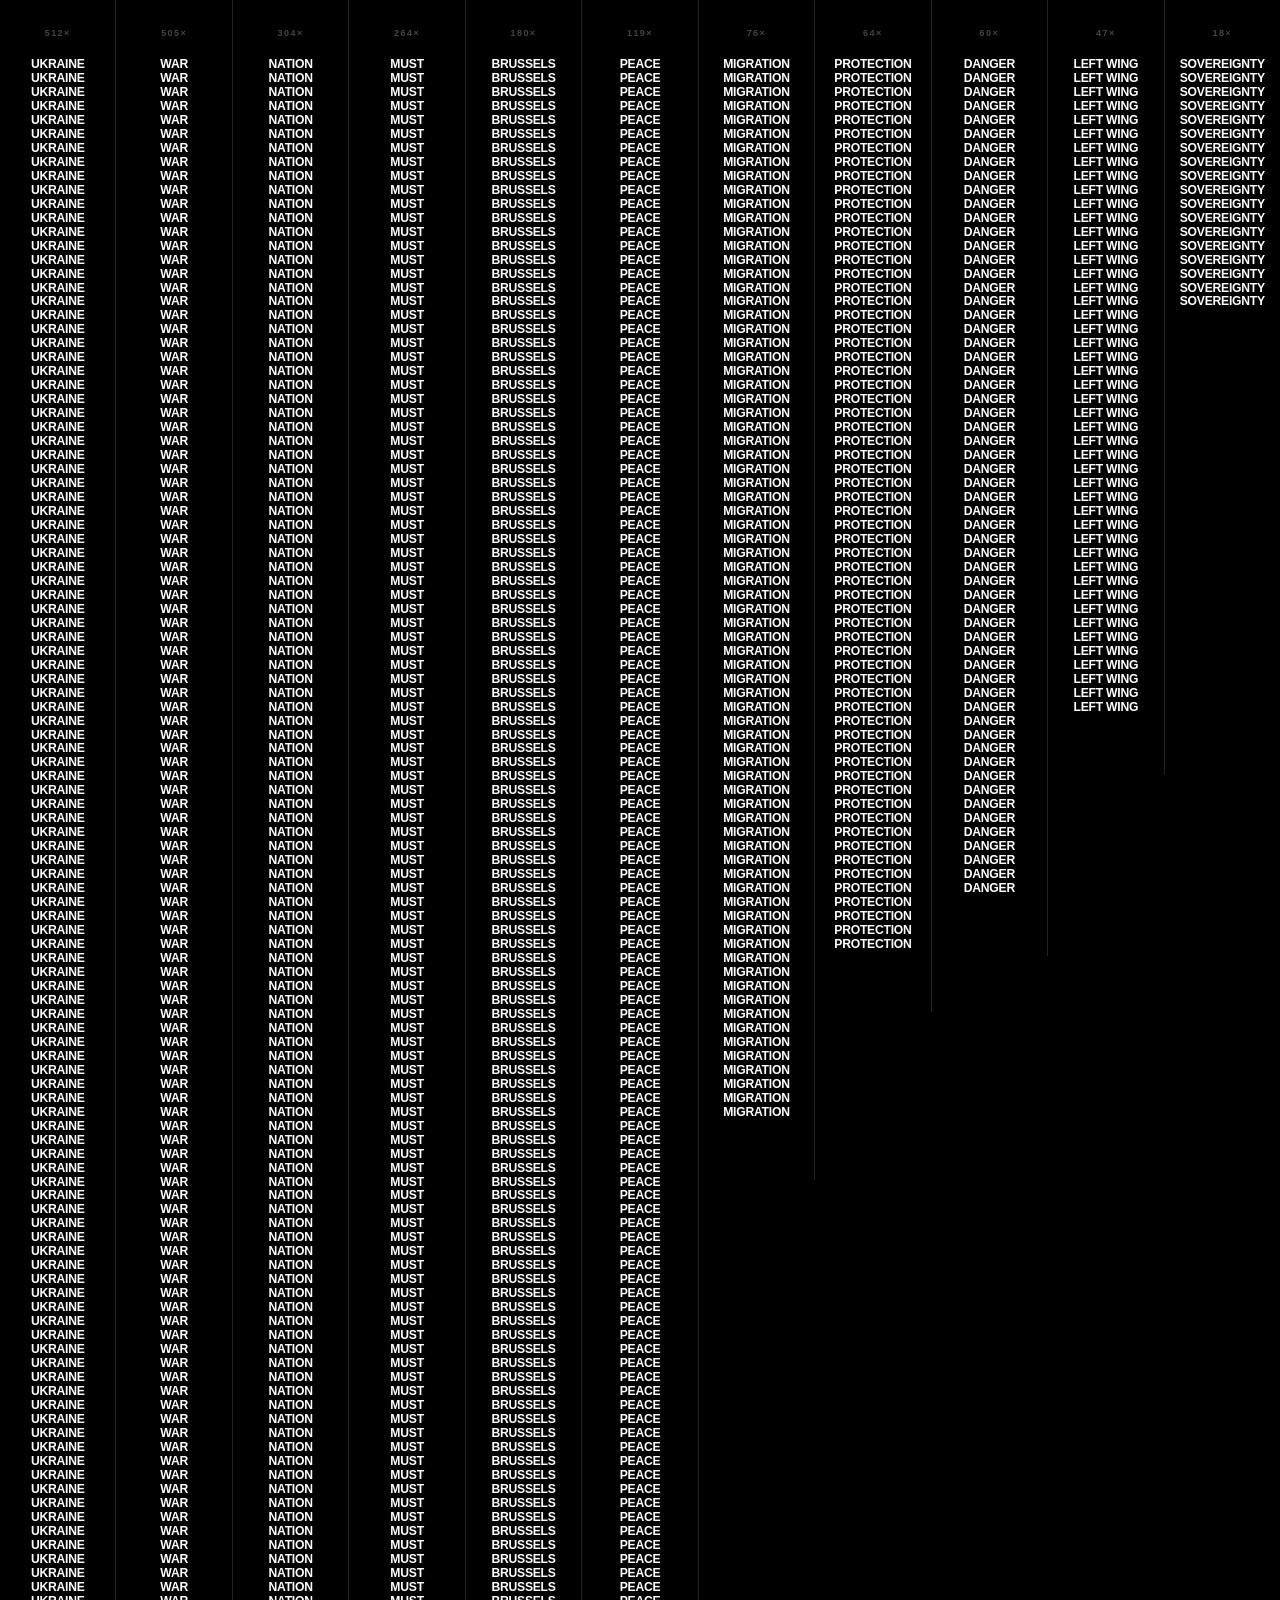
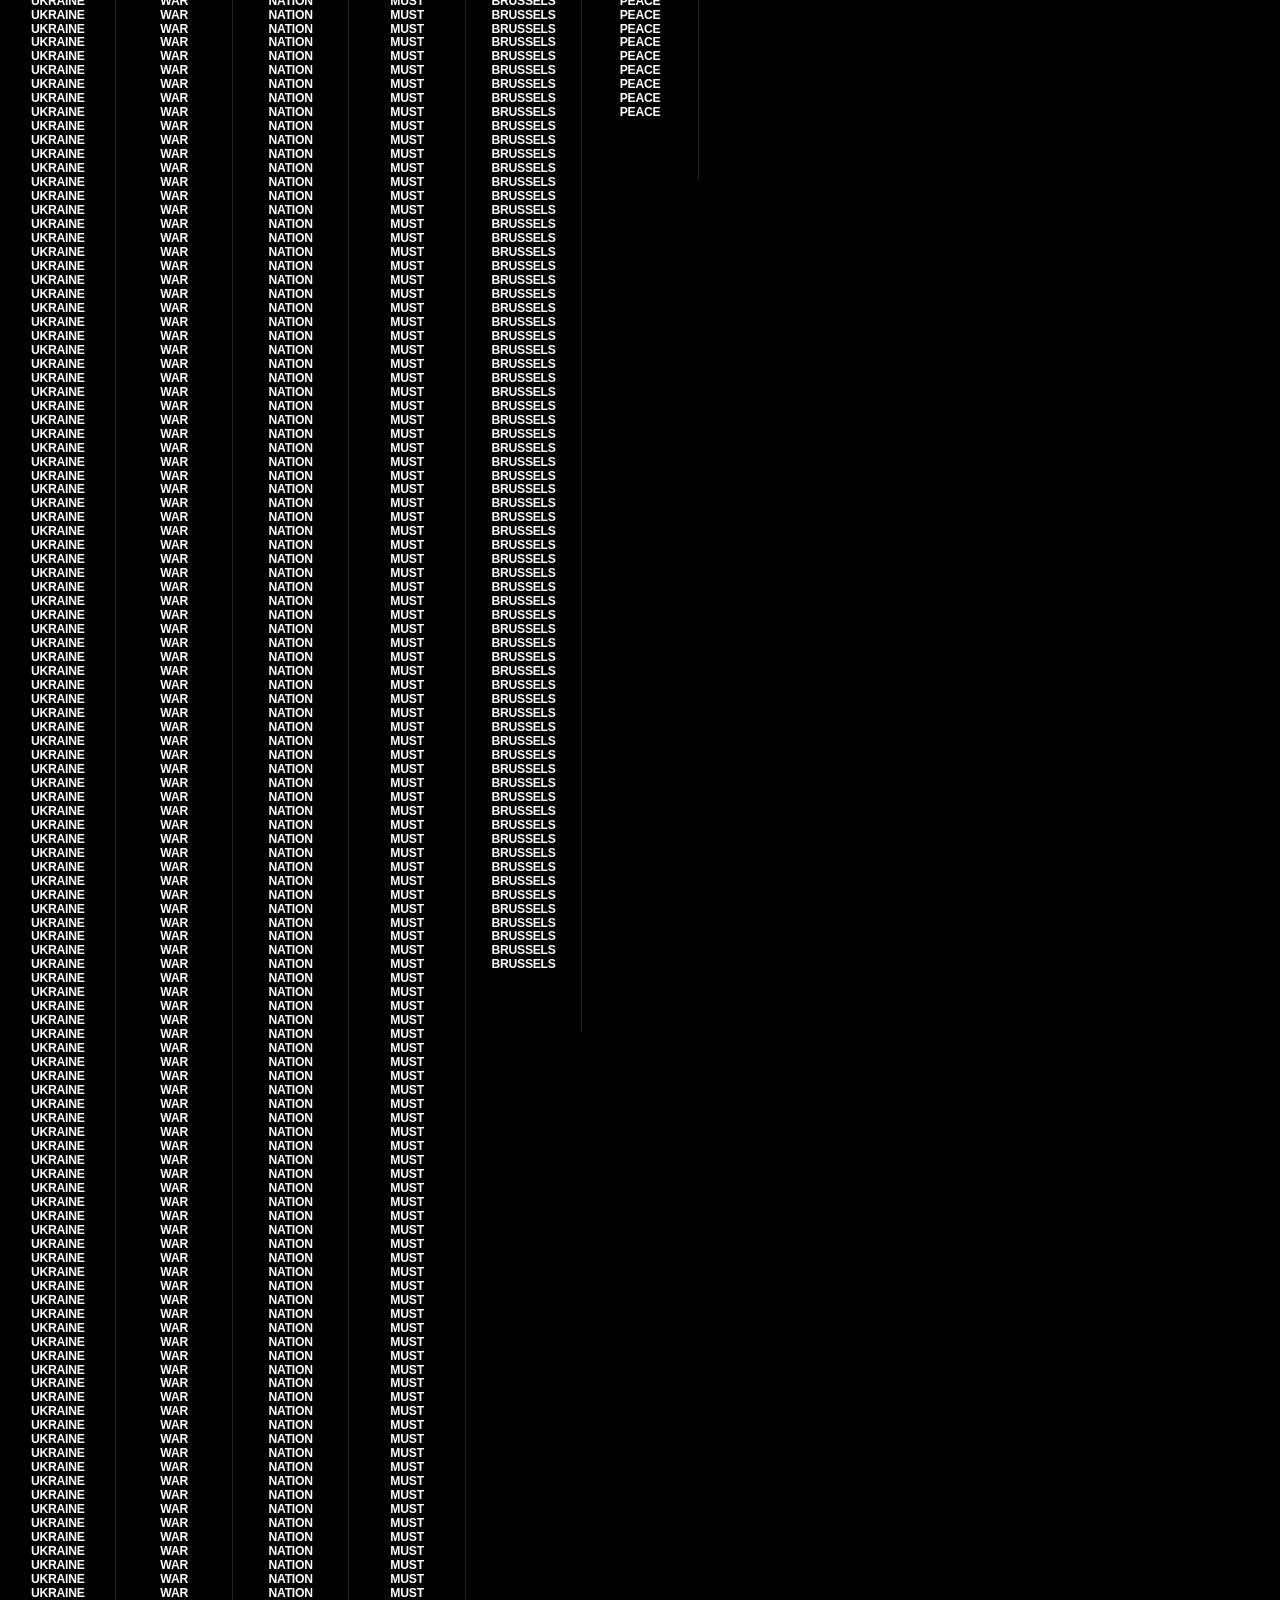
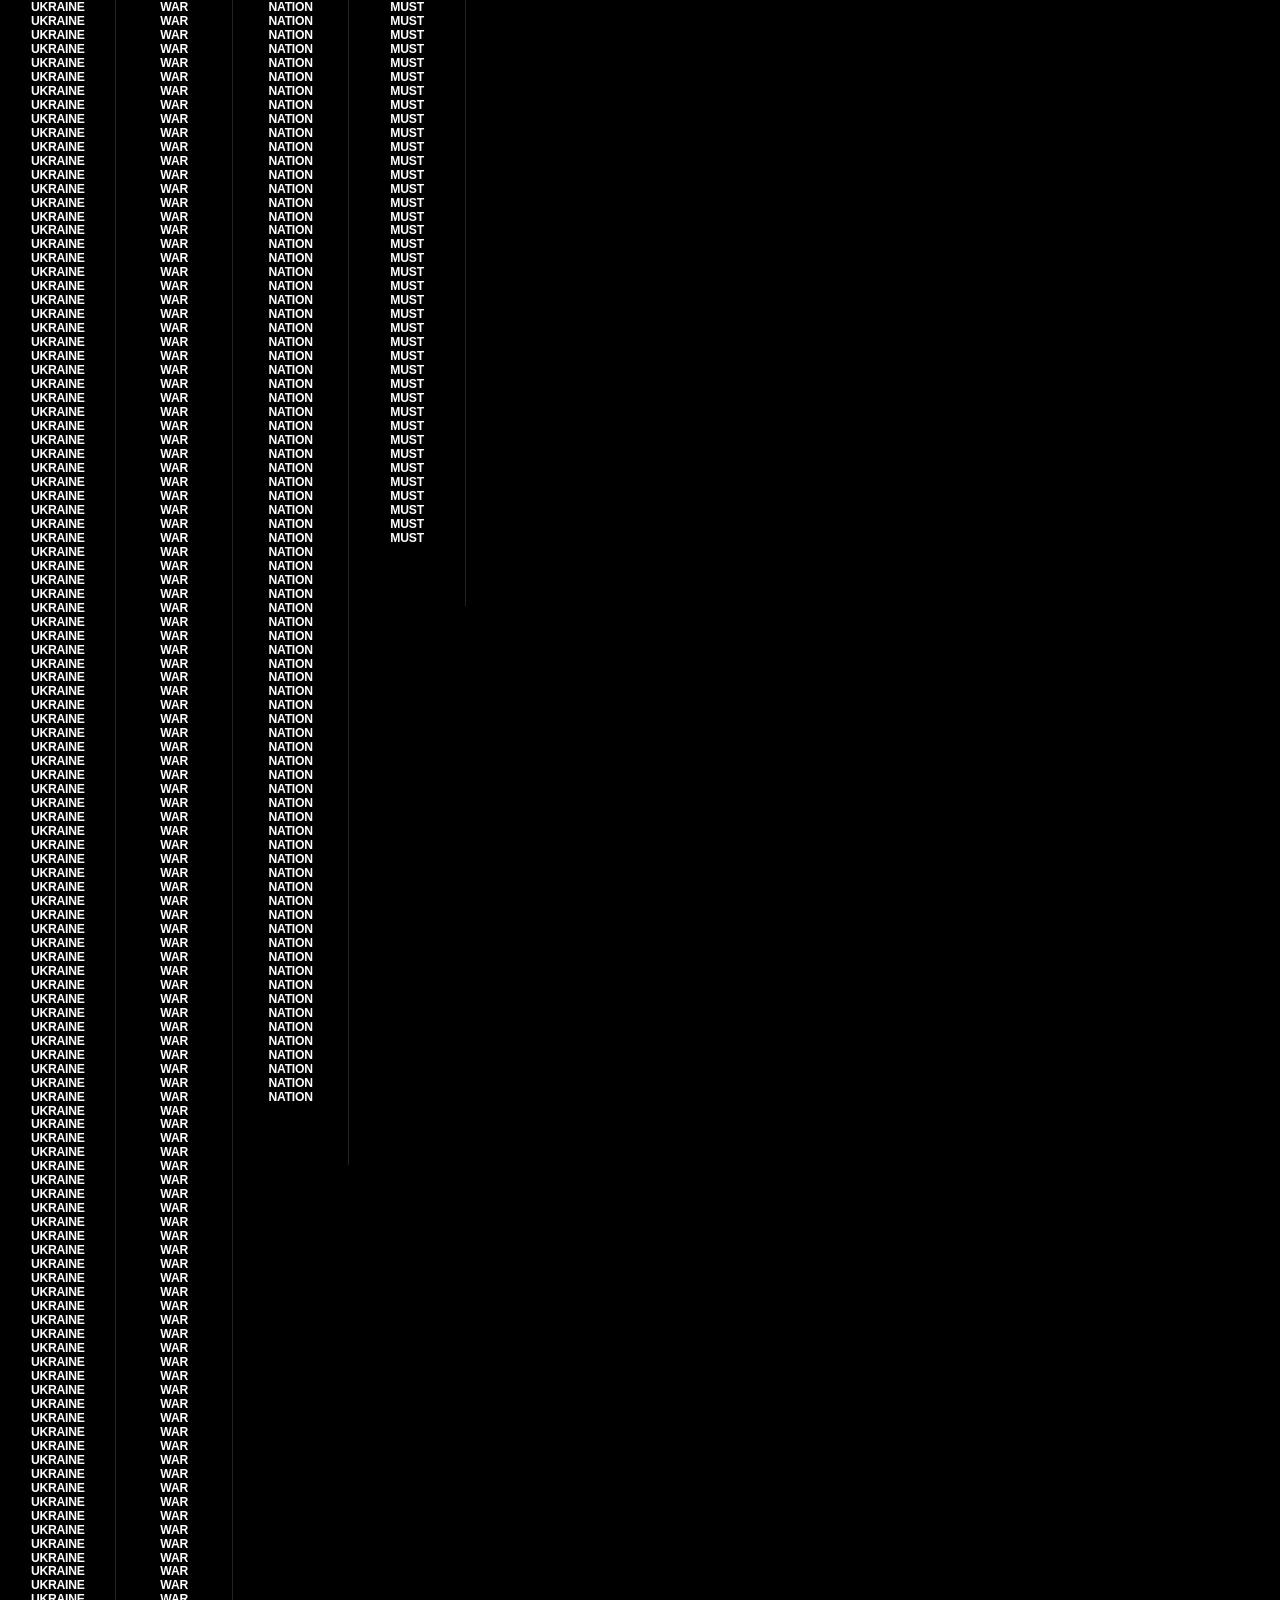
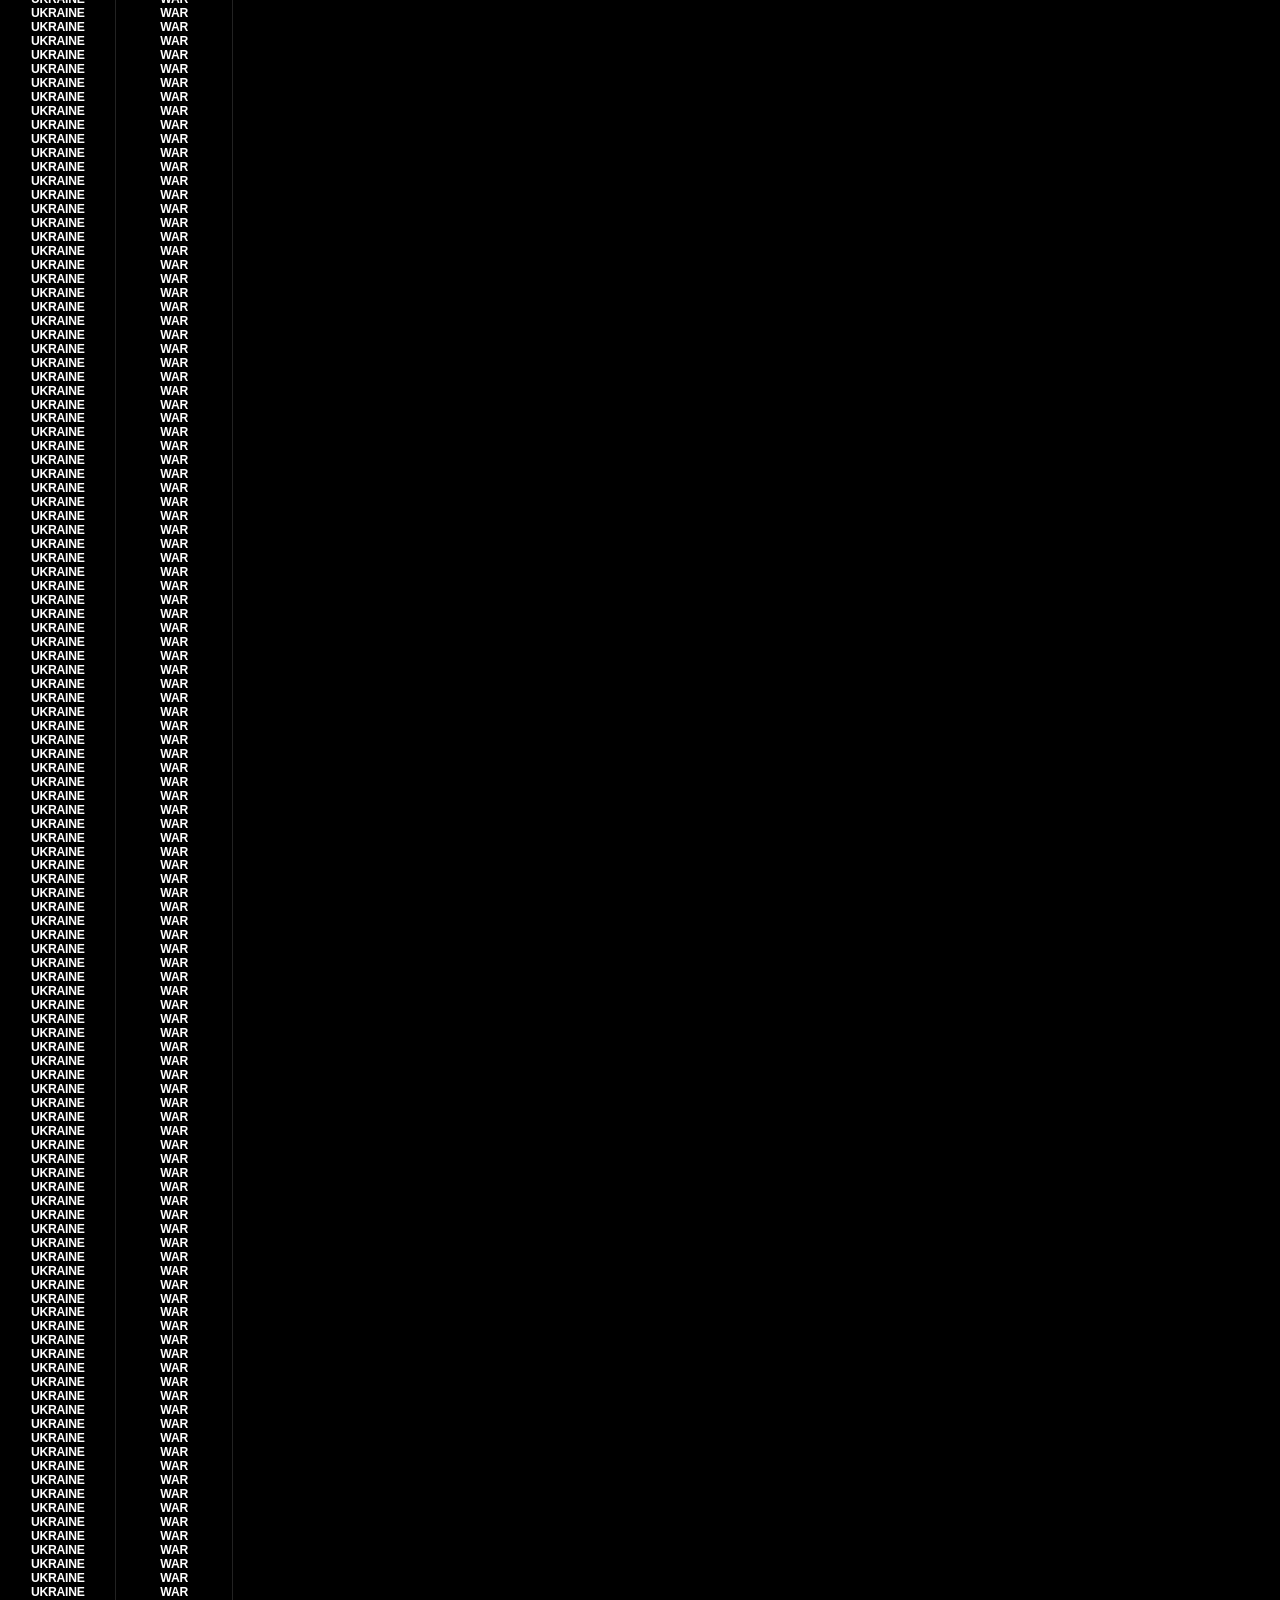
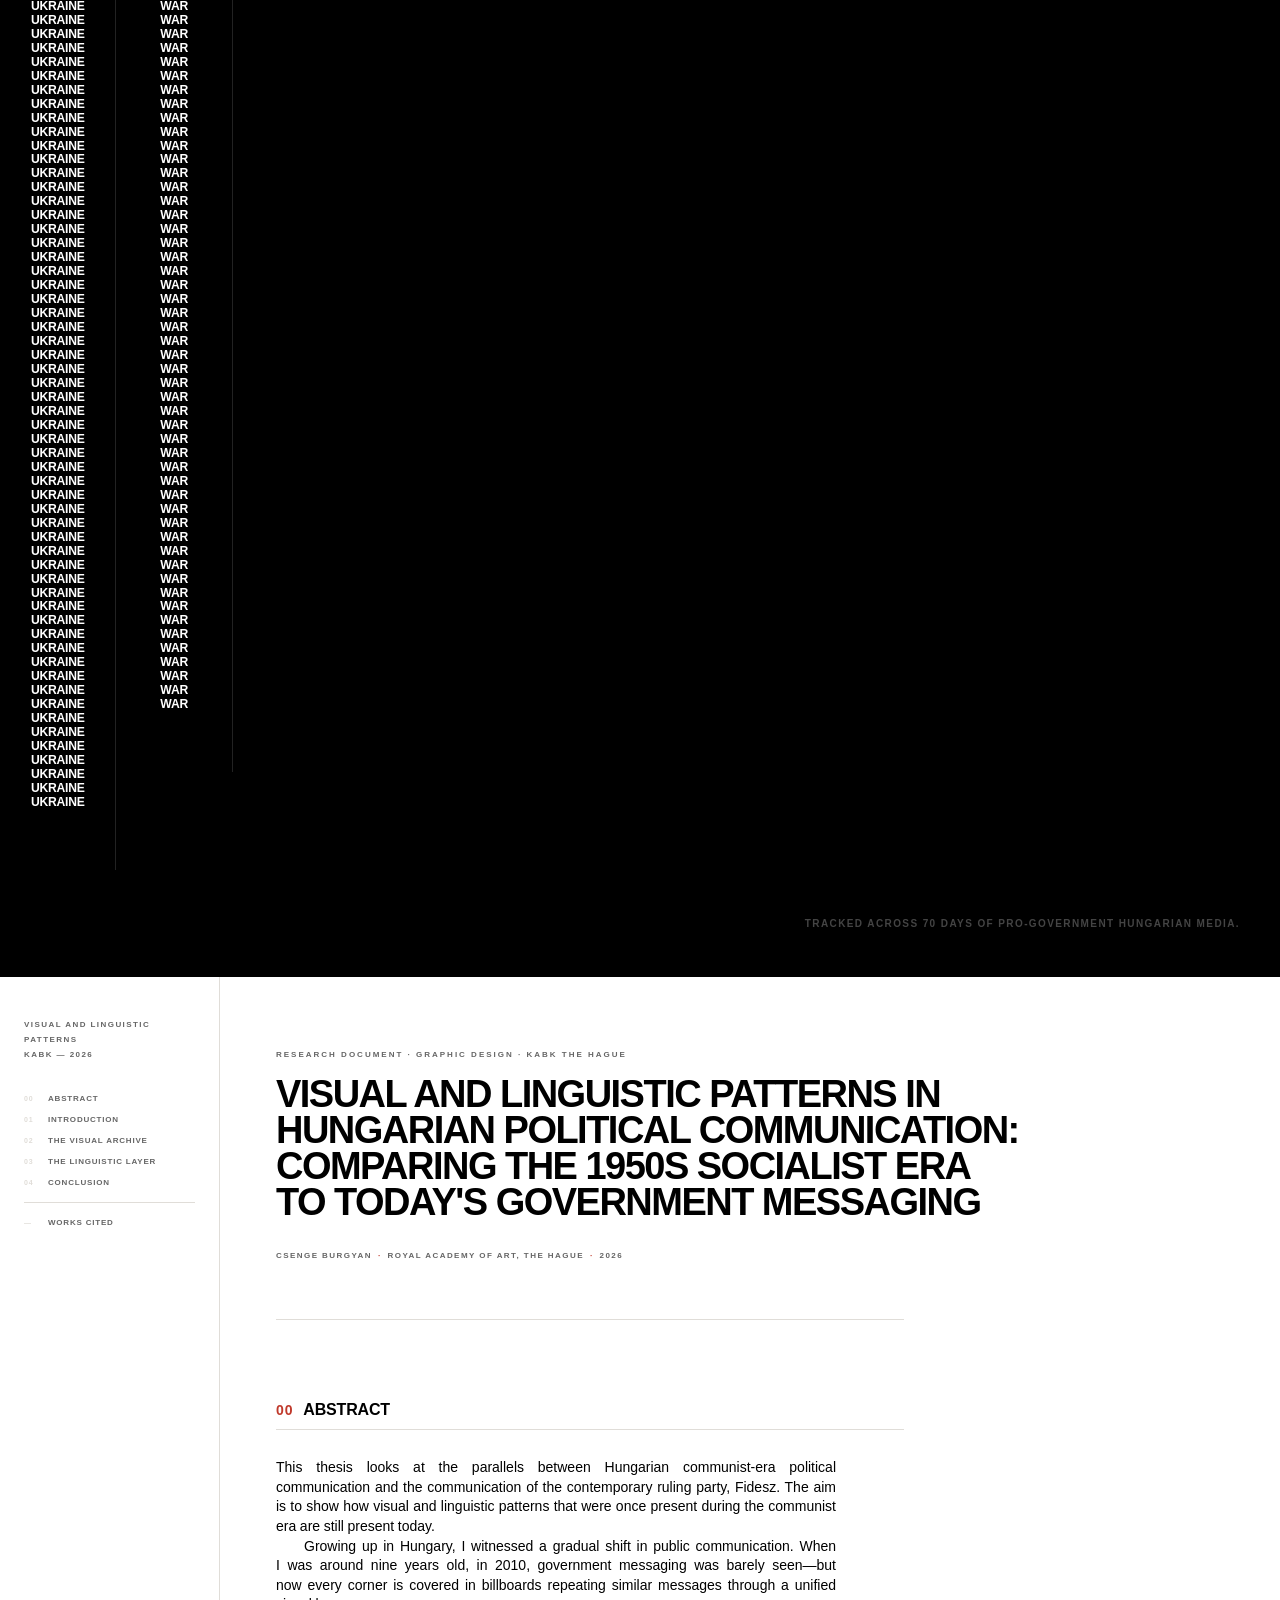
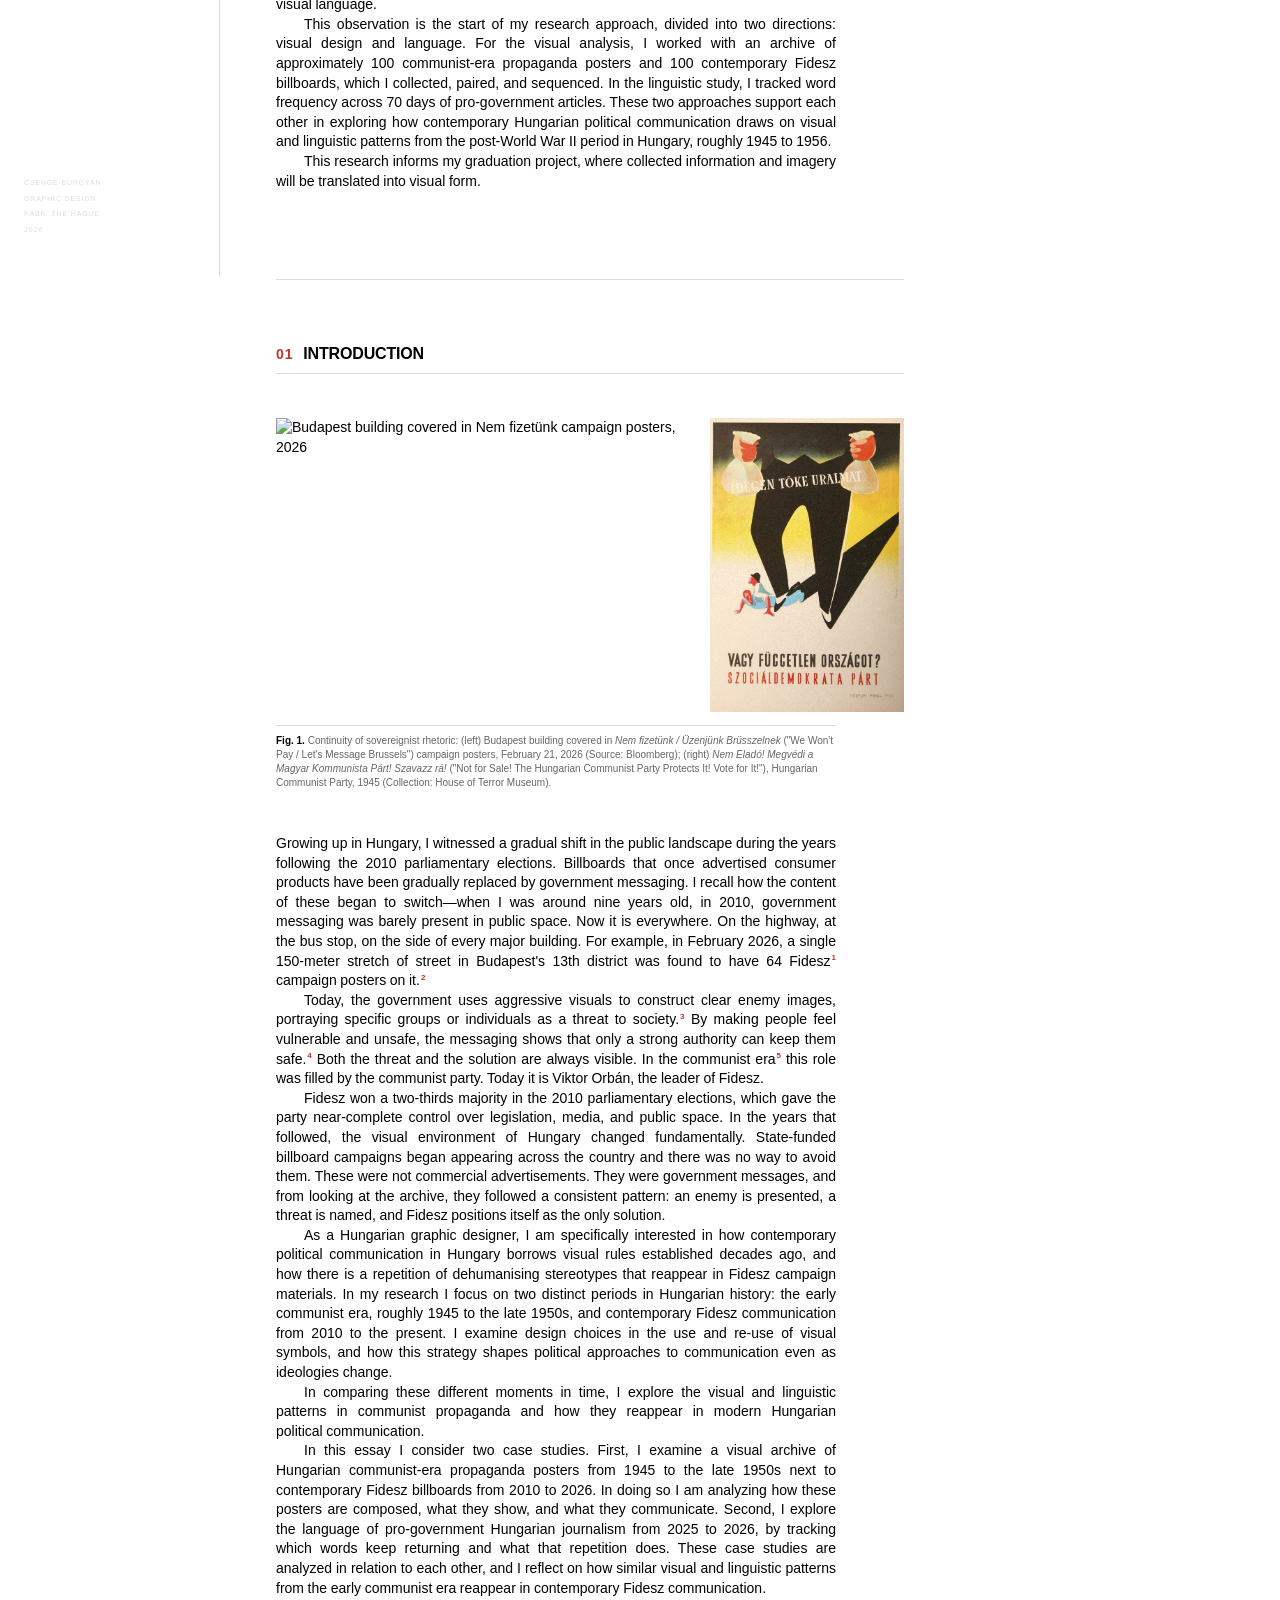
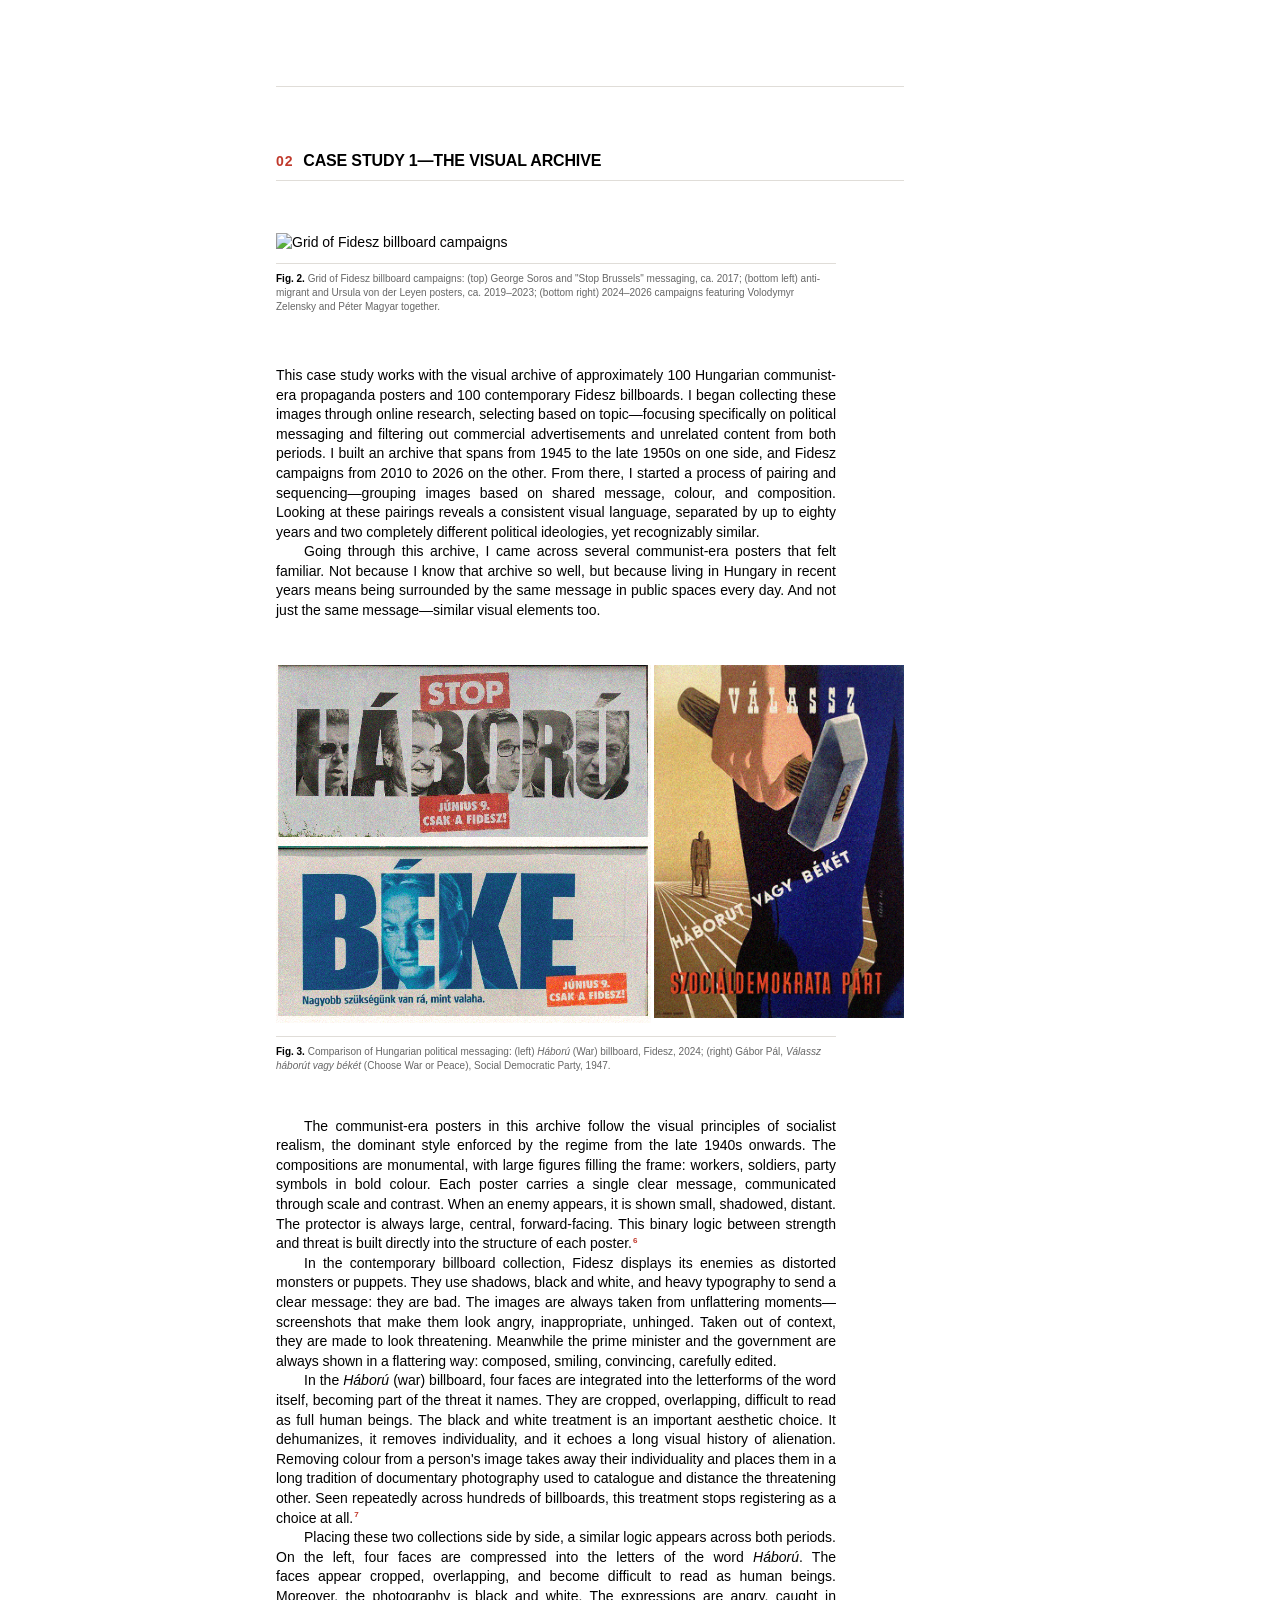
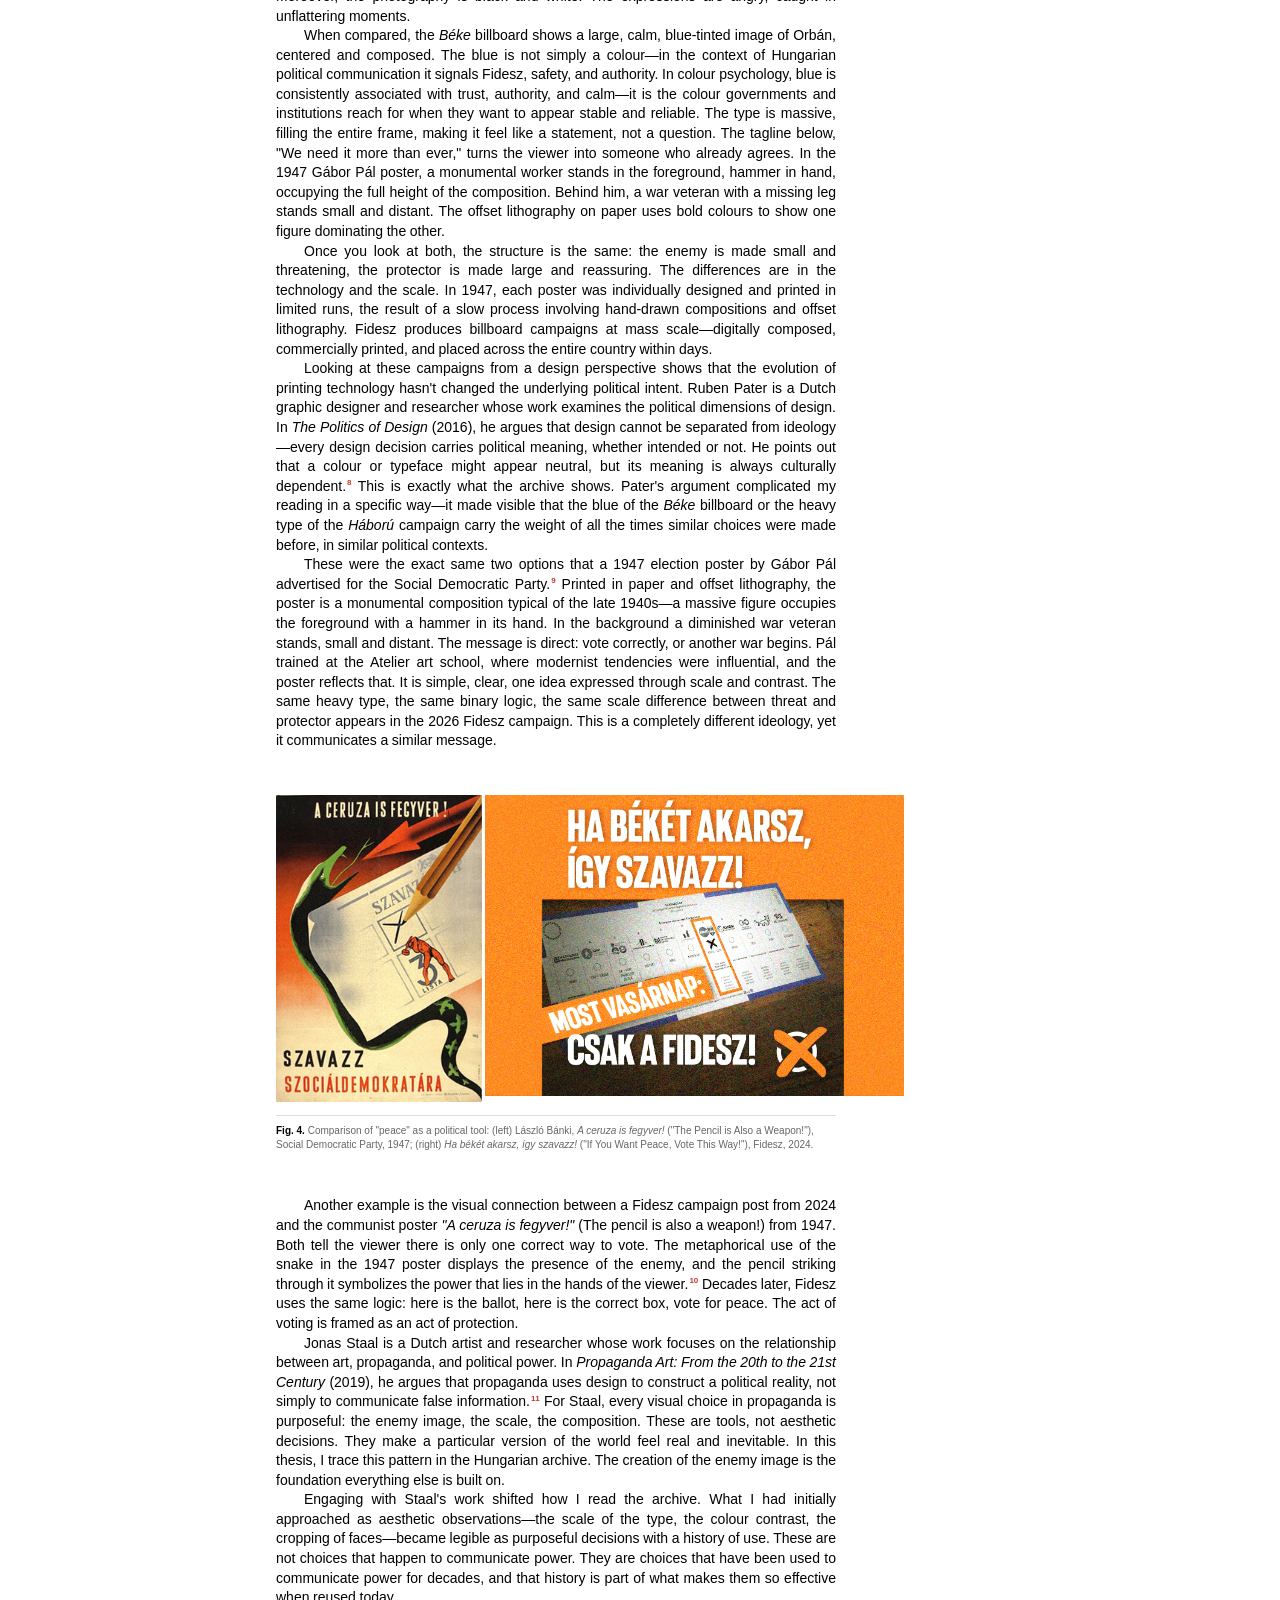
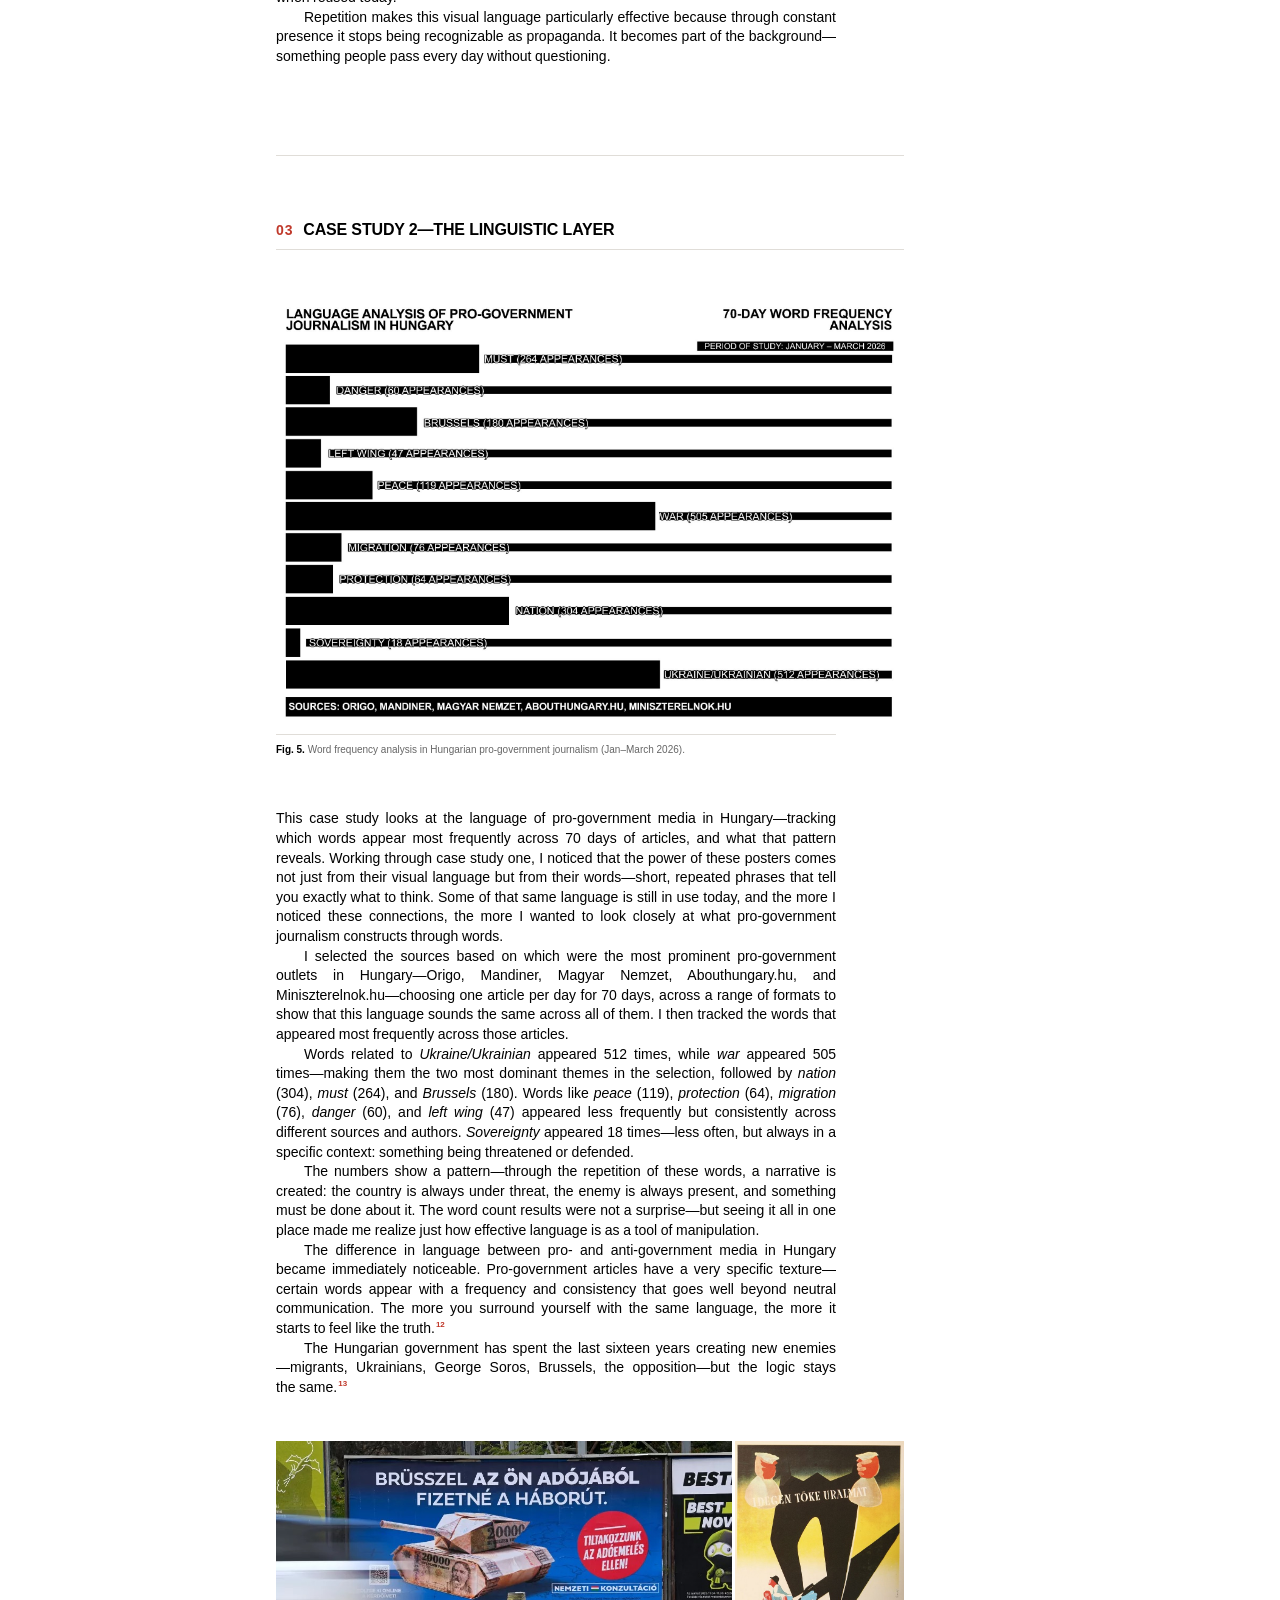
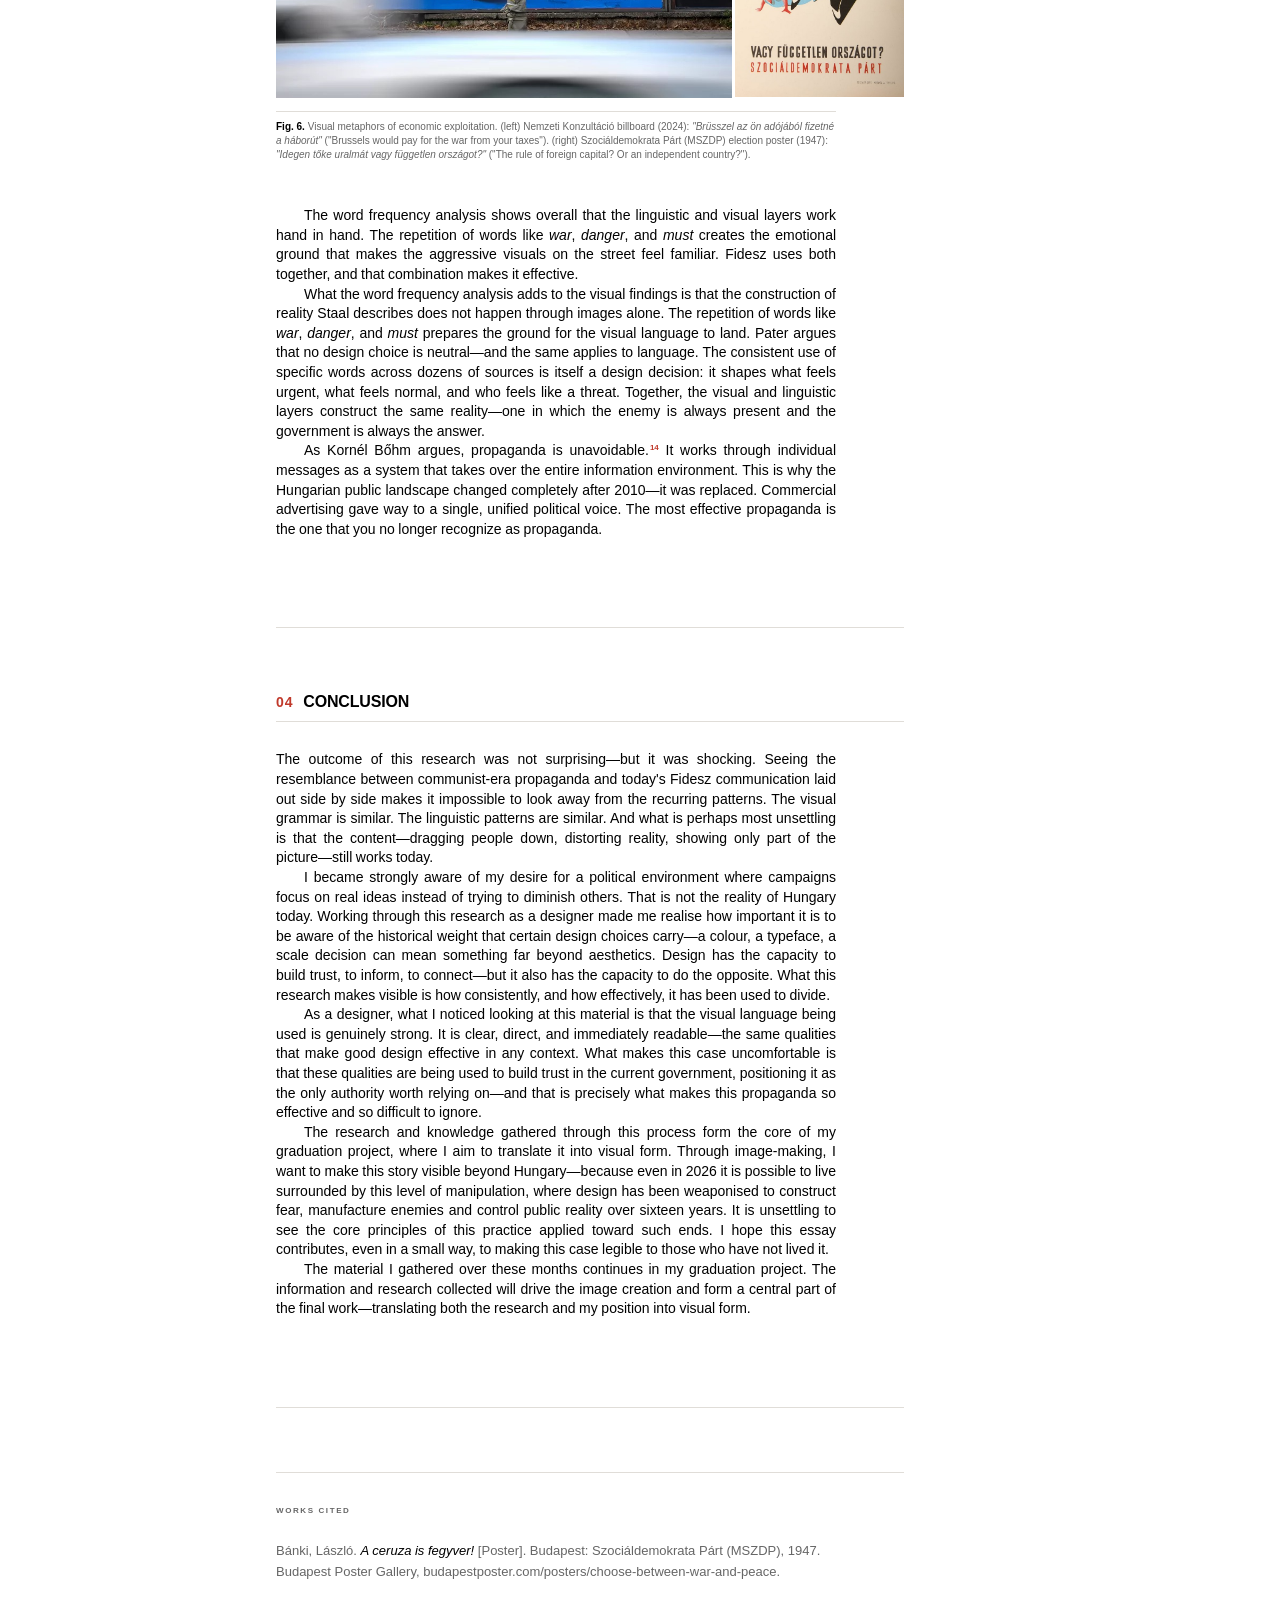
==== commit 8f6b6af4: "update update website" ====
--- a/index.html
+++ b/index.html
@@ -1,1034 +1,220 @@
 <!DOCTYPE html>
 <html lang="en">
 <head>
-<meta charset="UTF-8">
-<meta name="viewport" content="width=device-width, initial-scale=1.0">
-<title>The Blueprint Remains — Thesis</title>
-<link rel="preconnect" href="https://fonts.googleapis.com">
-<link href="https://fonts.googleapis.com/css2?family=EB+Garamond:ital,wght@0,400;0,500;1,400;1,500&family=Space+Mono:ital,wght@0,400;0,700;1,400&display=swap" rel="stylesheet">
-<style>
-  *, *::before, *::after { box-sizing: border-box; margin: 0; padding: 0; }
-
-  :root {
-    --black:      #0e0e0e;
-    --off-black:  #f5f3ee;
-    --surface:    #eeeae2;
-    --border:     #d8d4cc;
-    --muted:      #999;
-    --body-text:  #2a2a2a;
-    --white:      #0e0e0e;
-    --red:        #c0392b;
-    --red-dim:    #c0392b;
-    --nav-width:  230px;
-    --body-font:  'EB Garamond', Georgia, serif;
-    --mono:       'Space Mono', monospace;
-  }
-
-  html { scroll-behavior: smooth; }
-
-  body {
-    background: #f5f3ee;
-    color: var(--body-text);
-    font-family: var(--body-font);
-    font-size: 19px;
-    line-height: 1.78;
-    display: flex;
-    min-height: 100vh;
-  }
-
-  body::before {
-    content: '';
-    position: fixed;
-    inset: 0;
-    pointer-events: none;
-    z-index: 1000;
-    opacity: 0.04;
-    background-image: url("data:image/svg+xml,%3Csvg viewBox='0 0 200 200' xmlns='http://www.w3.org/2000/svg'%3E%3Cfilter id='n'%3E%3CfeTurbulence type='fractalNoise' baseFrequency='0.85' numOctaves='4' stitchTiles='stitch'/%3E%3C/filter%3E%3Crect width='100%25' height='100%25' filter='url(%23n)'/%3E%3C/svg%3E");
-    background-size: 180px 180px;
-  }
-
-  /* ── NAV ── */
-  nav {
-    position: fixed;
-    top: 0; left: 0;
-    width: var(--nav-width);
-    height: 100vh;
-    padding: 48px 28px;
-    display: flex;
-    flex-direction: column;
-    gap: 4px;
-    border-right: 1px solid var(--border);
-    background: var(--off-black);
-    z-index: 100;
-    overflow-y: auto;
-  }
-
-  .nav-title {
-    font-family: var(--mono);
-    font-size: 8px;
-    letter-spacing: 0.18em;
-    text-transform: uppercase;
-    color: var(--muted);
-    margin-bottom: 28px;
-    line-height: 1.9;
-  }
-
-  nav a {
-    display: flex;
-    align-items: baseline;
-    gap: 12px;
-    text-decoration: none;
-    color: var(--muted);
-    font-family: var(--mono);
-    font-size: 9px;
-    letter-spacing: 0.06em;
-    padding: 6px 0;
-    transition: color 0.2s;
-  }
-
-  nav a .num { font-size: 8px; color: var(--border); min-width: 14px; flex-shrink: 0; transition: color 0.2s; }
-  nav a:hover { color: var(--white); }
-  nav a:hover .num { color: var(--muted); }
-  nav a.active { color: var(--white); }
-  nav a.active .num { color: var(--red); }
-
-  .nav-divider { border: none; border-top: 1px solid var(--border); margin: 10px 0; }
-
-  .nav-footer {
-    margin-top: auto;
-    font-family: var(--mono);
-    font-size: 7.5px;
-    color: var(--border);
-    letter-spacing: 0.1em;
-    line-height: 2.2;
-    text-transform: uppercase;
-  }
-
-  /* ── MAIN ── */
-  main {
-    margin-left: var(--nav-width);
-    max-width: 800px;
-    padding: 0 72px 140px 72px;
-    flex: 1;
-  }
-
-  /* ── HERO ── */
-  .hero {
-    padding: 72px 0 60px;
-    border-bottom: 1px solid var(--border);
-    margin-bottom: 80px;
-  }
-
-  /* ── WORD OVERLAY ── */
-  #word-overlay {
-    position: fixed;
-    inset: 0;
-    z-index: 500;
-    pointer-events: none;
-    overflow: hidden;
-    background: #f5f3ee;
-    transition: background 0.6s ease;
-  }
-
-  #word-overlay.cleared {
-    background: transparent;
-    pointer-events: none;
-  }
-
-  .ov-word {
-    position: absolute;
-    font-family: var(--mono);
-    font-size: 7px;
-    letter-spacing: 0.04em;
-    text-transform: uppercase;
-    color: #2a2a2a;
-    white-space: nowrap;
-    transition: opacity 0.5s ease, transform 0.5s ease;
-    will-change: opacity, transform;
-    line-height: 1;
-  }
-
-  .ov-word.gone {
-    opacity: 0;
-    transform: scale(0.94);
-    pointer-events: none;
-  }
-
-  /* once overlay is fully gone, hide it */
-  #word-overlay.hidden {
-    display: none;
-  }
-
-  /* hero content starts hidden, revealed after overlay clears */
-  .hero-content {
-    opacity: 0;
-    transform: translateY(8px);
-    transition: opacity 0.8s ease, transform 0.8s ease;
-  }
-
-  .hero-content.visible {
-    opacity: 1;
-    transform: none;
-  }
-
-  /* remove old ascii-hero — no longer needed inline */
-  .ascii-hero { display: none; }
-
-  .hero-label {
-    font-family: var(--mono);
-    font-size: 8.5px;
-    letter-spacing: 0.22em;
-    text-transform: uppercase;
-    color: var(--muted);
-    margin-bottom: 18px;
-  }
-
-  .hero h1 {
-    font-family: var(--body-font);
-    font-size: clamp(40px, 5.5vw, 64px);
-    font-weight: 400;
-    line-height: 1.06;
-    color: var(--white);
-    margin-bottom: 20px;
-  }
-
-  .hero h1 em { font-style: italic; color: var(--body-text); }
-
-  .hero-sub {
-    font-size: 17px;
-    color: var(--muted);
-    font-style: italic;
-    max-width: 500px;
-    line-height: 1.65;
-    margin-bottom: 34px;
-  }
-
-  .hero-meta {
-    font-family: var(--mono);
-    font-size: 8.5px;
-    letter-spacing: 0.12em;
-    text-transform: uppercase;
-    color: var(--muted);
-    line-height: 2.2;
-  }
-
-  .hero-meta .dot { color: var(--red); margin: 0 8px; }
-
-  /* ── SECTIONS ── */
-  section {
-    margin-bottom: 88px;
-    scroll-margin-top: 40px;
-  }
-
-  section h2 {
-    font-family: var(--body-font);
-    font-size: 25px;
-    font-weight: 400;
-    color: var(--white);
-    margin-bottom: 36px;
-    display: flex;
-    align-items: baseline;
-    gap: 18px;
-    padding-bottom: 14px;
-    border-bottom: 1px solid var(--border);
-  }
-
-  .section-num {
-    font-family: var(--mono);
-    font-size: 9px;
-    color: var(--red);
-    letter-spacing: 0.08em;
-    flex-shrink: 0;
-  }
-
-  section p {
-    margin-bottom: 22px;
-    max-width: 630px;
-  }
-
-  section p:last-child { margin-bottom: 0; }
-
-  /* research question block */
-  .rq-block {
-    margin: 40px 0;
-    padding: 24px 28px;
-    border: 1px solid var(--border);
-    background: var(--surface);
-  }
-
-  .rq-block .rq-label {
-    font-family: var(--mono);
-    font-size: 7.5px;
-    letter-spacing: 0.2em;
-    text-transform: uppercase;
-    color: var(--red-dim);
-    margin-bottom: 12px;
-    display: block;
-  }
-
-  .rq-block p {
-    font-size: 18px;
-    font-style: italic;
-    color: var(--white);
-    max-width: 100%;
-    margin: 0;
-    line-height: 1.6;
-  }
-
-  sup {
-    font-family: var(--mono);
-    font-size: 8px;
-    color: var(--red-dim);
-    cursor: default;
-    vertical-align: super;
-    line-height: 0;
-    margin-left: 2px;
-    transition: color 0.15s;
-  }
-  sup:hover { color: var(--red); }
-
-  .pull-quote {
-    margin: 48px 0;
-    padding: 26px 0 26px 26px;
-    border-left: 2px solid var(--red);
-    font-size: 20px;
-    font-style: italic;
-    line-height: 1.5;
-    color: var(--white);
-    max-width: 540px;
-  }
-
-  /* ── FIGURES ── */
-  figure { margin: 52px 0; }
-  figure img { width: 100%; display: block; }
-  figure.half { max-width: 420px; }
-
-  figure.full-bleed {
-    margin-left: -72px;
-    margin-right: -72px;
-    width: calc(100% + 144px);
-  }
-
-  figcaption {
-    font-family: var(--mono);
-    font-size: 8px;
-    color: var(--muted);
-    letter-spacing: 0.06em;
-    margin-top: 12px;
-    line-height: 1.7;
-    text-transform: uppercase;
-    border-top: 1px solid var(--border);
-    padding-top: 10px;
-  }
-
-  /* bold caption intro */
-  figcaption strong {
-    color: var(--body-text);
-    font-weight: 700;
-    text-transform: none;
-    letter-spacing: 0;
-    font-family: var(--body-font);
-    font-size: 13px;
-    display: block;
-    margin-bottom: 4px;
-  }
-
-  .img-pair {
-    display: grid;
-    grid-template-columns: 1fr 1fr;
-    gap: 3px;
-    margin: 52px 0;
-  }
-  .img-pair img { width: 100%; display: block; }
-  .img-pair figcaption { grid-column: 1 / -1; }
-
-  /* image grid for the billboard collage */
-  .img-single { margin: 52px 0; }
-  .img-single img { width: 100%; display: block; }
-
-  /* ── SLIDESHOW ── */
-  .slideshow { margin: 52px 0; }
-  .slideshow .slide { display: none; }
-  .slideshow .slide.active { display: block; }
-  .slideshow .slide img { width: 100%; display: block; }
-
-  .ss-bar {
-    display: flex;
-    align-items: center;
-    justify-content: space-between;
-    margin-top: 12px;
-    padding-top: 12px;
-    border-top: 1px solid var(--border);
-  }
-
-  .ss-count { font-family: var(--mono); font-size: 8.5px; color: var(--muted); letter-spacing: 0.1em; }
-  .ss-cap { font-family: var(--mono); font-size: 8px; color: var(--muted); text-transform: uppercase; letter-spacing: 0.05em; flex: 1; padding: 0 20px; }
-  .ss-arrows { display: flex; gap: 2px; }
-
-  .ss-arrows button {
-    background: none;
-    border: 1px solid var(--border);
-    color: var(--muted);
-    font-family: var(--mono);
-    font-size: 9px;
-    cursor: pointer;
-    padding: 5px 13px;
-    transition: all 0.15s;
-  }
-  .ss-arrows button:hover { background: var(--red); color: var(--white); border-color: var(--red); }
-
-  /* ── WORD FREQ ── */
-  .word-freq {
-    margin: 48px 0;
-    padding: 28px 28px 24px;
-    background: var(--surface);
-    border: 1px solid var(--border);
-  }
-
-  .freq-label {
-    font-family: var(--mono);
-    font-size: 7.5px;
-    letter-spacing: 0.2em;
-    text-transform: uppercase;
-    color: var(--muted);
-    margin-bottom: 20px;
-    display: block;
-  }
-
-  .freq-row { display: flex; align-items: center; gap: 14px; margin-bottom: 10px; }
-
-  .freq-word { font-family: var(--mono); font-size: 11px; color: var(--white); min-width: 110px; }
-
-  .freq-bar-wrap { flex: 1; height: 1px; background: var(--border); }
-
-  .freq-bar { height: 100%; background: var(--red); width: 0; transition: width 1.4s cubic-bezier(0.16, 1, 0.3, 1); }
-  .freq-bar.go { width: var(--tw); }
-
-  .freq-n { font-family: var(--mono); font-size: 8px; color: var(--muted); min-width: 44px; text-align: right; }
-
-  /* ── REFERENCES ── */
-  .references {
-    margin: 48px 0;
-    padding: 28px;
-    background: var(--surface);
-    border: 1px solid var(--border);
-  }
-
-  .references .ref-label {
-    font-family: var(--mono);
-    font-size: 7.5px;
-    letter-spacing: 0.2em;
-    text-transform: uppercase;
-    color: var(--muted);
-    margin-bottom: 20px;
-    display: block;
-  }
-
-  .ref-entry {
-    display: flex;
-    gap: 16px;
-    margin-bottom: 20px;
-    padding-bottom: 20px;
-    border-bottom: 1px solid var(--border);
-  }
-
-  .ref-entry:last-child { border-bottom: none; margin-bottom: 0; padding-bottom: 0; }
-
-  .ref-author {
-    font-family: var(--mono);
-    font-size: 9px;
-    color: var(--red-dim);
-    min-width: 120px;
-    flex-shrink: 0;
-    padding-top: 3px;
-    line-height: 1.5;
-    letter-spacing: 0.04em;
-  }
-
-  .ref-text { font-size: 15px; color: var(--muted); line-height: 1.6; }
-  .ref-text em { color: var(--body-text); font-style: italic; }
-
-  hr { border: none; border-top: 1px solid var(--border); margin: 72px 0; }
-
-  /* ── FOOTNOTES ── */
-  .footnotes {
-    margin-top: 88px;
-    padding-top: 36px;
-    border-top: 1px solid var(--border);
-  }
-
-  .footnotes h3 {
-    font-family: var(--mono);
-    font-size: 8px;
-    letter-spacing: 0.22em;
-    text-transform: uppercase;
-    color: var(--muted);
-    margin-bottom: 28px;
-  }
-
-  .footnotes ol { list-style: none; counter-reset: fn; padding: 0; }
-
-  .footnotes li {
-    counter-increment: fn;
-    display: flex;
-    gap: 16px;
-    margin-bottom: 10px;
-    font-size: 13px;
-    color: var(--muted);
-    line-height: 1.6;
-  }
-
-  .footnotes li::before {
-    content: counter(fn) '.';
-    font-family: var(--mono);
-    font-size: 8px;
-    color: var(--red-dim);
-    min-width: 20px;
-    padding-top: 3px;
-    flex-shrink: 0;
-  }
-
-  /* ── DICTIONARY ── */
-  .dictionary {
-    margin-top: 88px;
-    padding-top: 52px;
-    border-top: 2px solid var(--red-dim);
-    scroll-margin-top: 40px;
-  }
-
-  .dict-hd {
-    font-family: var(--mono);
-    font-size: 8px;
-    letter-spacing: 0.22em;
-    text-transform: uppercase;
-    color: var(--muted);
-    margin-bottom: 44px;
-  }
-
-  .dict-entry {
-    display: grid;
-    grid-template-columns: 190px 1fr;
-    gap: 24px;
-    padding: 18px 0;
-    border-bottom: 1px solid var(--border);
-    font-size: 15px;
-  }
-
-  .dict-entry .term { font-family: var(--body-font); font-style: italic; font-size: 16px; color: var(--white); }
-  .dict-entry .def { color: var(--muted); line-height: 1.65; }
-
-  /* ── COLOPHON ── */
-  .colophon {
-    margin-top: 88px;
-    padding-top: 36px;
-    border-top: 1px solid var(--border);
-    font-family: var(--mono);
-    font-size: 8px;
-    letter-spacing: 0.1em;
-    text-transform: uppercase;
-    color: var(--muted);
-    line-height: 2.4;
-    display: grid;
-    grid-template-columns: 1fr 1fr;
-    gap: 32px;
-  }
-
-  .colophon strong { color: var(--white); display: block; margin-bottom: 4px; }
-
-  /* ── FADE ── */
-  .fade-in { opacity: 0; transform: translateY(14px); transition: opacity 0.7s ease, transform 0.7s ease; }
-  .fade-in.visible { opacity: 1; transform: none; }
-
-  /* ── PLACEHOLDER NOTE ── */
-  .placeholder {
-    font-family: var(--mono);
-    font-size: 9px;
-    color: var(--red-dim);
-    border: 1px dashed var(--red-dim);
-    padding: 10px 14px;
-    margin: 20px 0;
-    letter-spacing: 0.05em;
-    text-transform: uppercase;
-  }
-
-  @media (max-width: 860px) {
-    nav { display: none; }
-    main { margin-left: 0; padding: 0 24px 80px; }
-    figure.full-bleed { margin-left: -24px; margin-right: -24px; width: calc(100% + 48px); }
-    .dict-entry { grid-template-columns: 1fr; gap: 4px; }
-    .colophon { grid-template-columns: 1fr; }
-    .img-pair { grid-template-columns: 1fr; }
-  }
-</style>
+  <meta charset="UTF-8">
+  <meta name="viewport" content="width=device-width, initial-scale=1.0">
+  <title>Visual and Linguistic Patterns in Hungarian Political Communication — Csenge Burgyan</title>
+  <link rel="stylesheet" href="css/style.css">
 </head>
 <body>
 
-<!-- NAV -->
-<nav id="side-nav">
-  <div class="nav-title">The Blueprint Remains<br>KABK — 2025</div>
-  <a href="#abstract"   data-s="abstract">  <span class="num">0</span> Abstract</a>
-  <a href="#intro"      data-s="intro">     <span class="num">1</span> Introduction</a>
-  <a href="#chapter-1"  data-s="chapter-1"> <span class="num">2</span> The Archive</a>
-  <a href="#chapter-2"  data-s="chapter-2"> <span class="num">3</span> The Grammar</a>
-  <a href="#chapter-3"  data-s="chapter-3"> <span class="num">4</span> The Enemy</a>
-  <a href="#chapter-4"  data-s="chapter-4"> <span class="num">5</span> The Thread</a>
-  <a href="#epilogue"   data-s="epilogue">  <span class="num">6</span> Conclusion</a>
-  <hr class="nav-divider">
-  <a href="#dictionary" data-s="dictionary"><span class="num">—</span> Glossary</a>
-  <div class="nav-footer">Graphic Design<br>KABK, The Hague<br>2025</div>
-</nav>
-
-<!-- WORD OVERLAY -->
-<div id="word-overlay" aria-hidden="true"></div>
-
-<main>
-
-  <!-- HERO -->
-  <header class="hero fade-in">
-    <div class="ascii-hero" id="ascii" aria-hidden="true"></div>
-    <div class="hero-content">
-      <div class="hero-label">Graduation Thesis &nbsp;·&nbsp; Graphic Design &nbsp;·&nbsp; KABK The Hague</div>
-      <h1><em>The Blueprint Remains</em></h1>
-      <p class="hero-sub">Visual grammar, propaganda lineage, and the persistence of political language in Hungary, 1950–present.</p>
-      <div class="hero-meta">
-        [Your Name]<span class="dot">·</span>Royal Academy of Art, The Hague<span class="dot">·</span>2025
-      </div>
+<section id="landing">
+  <div id="columns"></div>
+  <div id="landing-caption">Tracked across 70 days of pro-government Hungarian media.</div>
+  <div id="counter">
+    <span id="counter-num">0</span>
+    <span id="counter-label">words were used to build a narrative</span>
+  </div>
+</section>
+
+<div id="thesis">
+
+  <nav>
+    <div class="nav-title">Visual and Linguistic Patterns<br>KABK — 2026</div>
+    <a href="#abstract"     data-s="abstract">    <span class="n">00</span> Abstract</a>
+    <a href="#intro"        data-s="intro">       <span class="n">01</span> Introduction</a>
+    <a href="#casestudy1"   data-s="casestudy1">  <span class="n">02</span> The Visual Archive</a>
+    <a href="#casestudy2"   data-s="casestudy2">  <span class="n">03</span> The Linguistic Layer</a>
+    <a href="#conclusion"   data-s="conclusion">  <span class="n">04</span> Conclusion</a>
+    <hr>
+    <a href="#works-cited"  data-s="works-cited"> <span class="n">—</span> Works Cited</a>
+    <div class="nav-footer">Csenge Burgyan<br>Graphic Design<br>KABK, The Hague<br>2026</div>
+  </nav>
+
+  <main>
+
+    <header class="fade-in">
+      <div class="h-label">Research Document · Graphic Design · KABK The Hague</div>
+      <h1>Visual and Linguistic Patterns in<br>Hungarian Political Communication:<br>Comparing the 1950s Socialist Era<br>to Today's Government Messaging</h1>
+      <div class="h-meta">
+        Csenge Burgyan<span>·</span>Royal Academy of Art, The Hague<span>·</span>2026
+      </div>
+    </header>
+
+    <section id="abstract" class="fade-in">
+      <h2><span class="sn">00</span> Abstract</h2>
+      <p>This thesis looks at the parallels between Hungarian communist-era political communication and the communication of the contemporary ruling party, Fidesz. The aim is to show how visual and linguistic patterns that were once present during the communist era are still present today.</p>
+      <p>Growing up in Hungary, I witnessed a gradual shift in public communication. When I was around nine years old, in 2010, government messaging was barely seen—but now every corner is covered in billboards repeating similar messages through a unified visual language.</p>
+      <p>This observation is the start of my research approach, divided into two directions: visual design and language. For the visual analysis, I worked with an archive of approximately 100 communist-era propaganda posters and 100 contemporary Fidesz billboards, which I collected, paired, and sequenced. In the linguistic study, I tracked word frequency across 70 days of pro-government articles. These two approaches support each other in exploring how contemporary Hungarian political communication draws on visual and linguistic patterns from the post-World War II period in Hungary, roughly 1945 to 1956.</p>
+      <p>This research informs my graduation project, where collected information and imagery will be translated into visual form.</p>
+    </section>
+
+    <hr>
+
+    <section id="intro" class="fade-in">
+      <h2><span class="sn">01</span> Introduction</h2>
+
+      <div class="img-pair fig1-pair">
+        <img src="images/image7.png" alt="Budapest building covered in Nem fizetünk campaign posters, 2026">
+        <img src="images/image2.png" alt="Nem Eladó! Megvédi a Magyar Kommunista Párt! 1945">
+        <figcaption><strong>Fig. 1.</strong> Continuity of sovereignist rhetoric: (left) Budapest building covered in <em>Nem fizetünk / Üzenjünk Brüsszelnek</em> ("We Won't Pay / Let's Message Brussels") campaign posters, February 21, 2026 (Source: Bloomberg); (right) <em>Nem Eladó! Megvédi a Magyar Kommunista Párt! Szavazz rá!</em> ("Not for Sale! The Hungarian Communist Party Protects It! Vote for It!"), Hungarian Communist Party, 1945 (Collection: House of Terror Museum).</figcaption>
+      </div>
+
+      <p>Growing up in Hungary, I witnessed a gradual shift in the public landscape during the years following the 2010 parliamentary elections. Billboards that once advertised consumer products have been gradually replaced by government messaging. I recall how the content of these began to switch—when I was around nine years old, in 2010, government messaging was barely present in public space. Now it is everywhere. On the highway, at the bus stop, on the side of every major building. For example, in February 2026, a single 150-meter stretch of street in Budapest's 13th district was found to have 64 Fidesz<sup data-note="Fidesz (Fiatal Demokraták Szövetsége—Alliance of Young Democrats) is a Hungarian national-conservative political party, in power since 2010.">1</sup> campaign posters on it.<sup data-note="Dóra Patakfalvi, Telex, 24 February 2026. telex.hu/belfold/2026/02/24/fideszes-plakatok-ujlipotvaros-pannonia-utca-xiii-kerulet-kovacs-balazs-norbert.">2</sup></p>
+
+      <p>Today, the government uses aggressive visuals to construct clear enemy images, portraying specific groups or individuals as a threat to society.<sup data-note="Ágnes Tamás, Propagandakarikatúrák ellenségképei Szarajevótól Párizsig (Budapest: Pesti Kalligram, 2017).">3</sup> By making people feel vulnerable and unsafe, the messaging shows that only a strong authority can keep them safe.<sup data-note="Anthony Pratkanis and Elliot Aronson, Age of Propaganda: The Everyday Use and Abuse of Persuasion (New York: W.H. Freeman, 2001).">4</sup> Both the threat and the solution are always visible. In the communist era<sup data-note="While the 1945–1989 period in Hungary is politically defined as Socialism, this thesis follows the conventions of design history and archival practice by referring to the state-controlled visual communication of this era as communist propaganda.">5</sup> this role was filled by the communist party. Today it is Viktor Orbán, the leader of Fidesz.</p>
+
+      <p>Fidesz won a two-thirds majority in the 2010 parliamentary elections, which gave the party near-complete control over legislation, media, and public space. In the years that followed, the visual environment of Hungary changed fundamentally. State-funded billboard campaigns began appearing across the country and there was no way to avoid them. These were not commercial advertisements. They were government messages, and from looking at the archive, they followed a consistent pattern: an enemy is presented, a threat is named, and Fidesz positions itself as the only solution.</p>
+
+      <p>As a Hungarian graphic designer, I am specifically interested in how contemporary political communication in Hungary borrows visual rules established decades ago, and how there is a repetition of dehumanising stereotypes that reappear in Fidesz campaign materials. In my research I focus on two distinct periods in Hungarian history: the early communist era, roughly 1945 to the late 1950s, and contemporary Fidesz communication from 2010 to the present. I examine design choices in the use and re-use of visual symbols, and how this strategy shapes political approaches to communication even as ideologies change.</p>
+
+      <p>In comparing these different moments in time, I explore the visual and linguistic patterns in communist propaganda and how they reappear in modern Hungarian political communication.</p>
+
+      <p>In this essay I consider two case studies. First, I examine a visual archive of Hungarian communist-era propaganda posters from 1945 to the late 1950s next to contemporary Fidesz billboards from 2010 to 2026. In doing so I am analyzing how these posters are composed, what they show, and what they communicate. Second, I explore the language of pro-government Hungarian journalism from 2025 to 2026, by tracking which words keep returning and what that repetition does. These case studies are analyzed in relation to each other, and I reflect on how similar visual and linguistic patterns from the early communist era reappear in contemporary Fidesz communication.</p>
+    </section>
+
+    <hr>
+
+    <section id="casestudy1" class="fade-in">
+      <h2><span class="sn">02</span> Case Study 1—The Visual Archive</h2>
+
+      <figure>
+        <img src="images/image6.png" alt="Grid of Fidesz billboard campaigns">
+        <figcaption><strong>Fig. 2.</strong> Grid of Fidesz billboard campaigns: (top) George Soros and "Stop Brussels" messaging, ca. 2017; (bottom left) anti-migrant and Ursula von der Leyen posters, ca. 2019–2023; (bottom right) 2024–2026 campaigns featuring Volodymyr Zelensky and Péter Magyar together.</figcaption>
+      </figure>
+
+      <p>This case study works with the visual archive of approximately 100 Hungarian communist-era propaganda posters and 100 contemporary Fidesz billboards. I began collecting these images through online research, selecting based on topic—focusing specifically on political messaging and filtering out commercial advertisements and unrelated content from both periods. I built an archive that spans from 1945 to the late 1950s on one side, and Fidesz campaigns from 2010 to 2026 on the other. From there, I started a process of pairing and sequencing—grouping images based on shared message, colour, and composition. Looking at these pairings reveals a consistent visual language, separated by up to eighty years and two completely different political ideologies, yet recognizably similar.</p>
+
+      <p>Going through this archive, I came across several communist-era posters that felt familiar. Not because I know that archive so well, but because living in Hungary in recent years means being surrounded by the same message in public spaces every day. And not just the same message—similar visual elements too.</p>
+
+      <div class="img-pair fig3-pair">
+        <img src="images/image5.png" alt="Háború billboard, Fidesz 2024">
+        <img src="images/image1.png" alt="Válassz háborút vagy békét, 1947">
+        <figcaption><strong>Fig. 3.</strong> Comparison of Hungarian political messaging: (left) <em>Háború</em> (War) billboard, Fidesz, 2024; (right) Gábor Pál, <em>Válassz háborút vagy békét</em> (Choose War or Peace), Social Democratic Party, 1947.</figcaption>
+      </div>
+
+      <p>The communist-era posters in this archive follow the visual principles of socialist realism, the dominant style enforced by the regime from the late 1940s onwards. The compositions are monumental, with large figures filling the frame: workers, soldiers, party symbols in bold colour. Each poster carries a single clear message, communicated through scale and contrast. When an enemy appears, it is shown small, shadowed, distant. The protector is always large, central, forward-facing. This binary logic between strength and threat is built directly into the structure of each poster.<sup data-note="Budapest Poster Gallery. 'Socialist Realism and the continuity of the modern poster.' budapestposter.com/socialist-realism-and-the-continuity-of-the-modern-poster-1950-1955.">6</sup></p>
+
+      <p>In the contemporary billboard collection, Fidesz displays its enemies as distorted monsters or puppets. They use shadows, black and white, and heavy typography to send a clear message: they are bad. The images are always taken from unflattering moments—screenshots that make them look angry, inappropriate, unhinged. Taken out of context, they are made to look threatening. Meanwhile the prime minister and the government are always shown in a flattering way: composed, smiling, convincing, carefully edited.</p>
+
+      <p>In the <em>Háború</em> (war) billboard, four faces are integrated into the letterforms of the word itself, becoming part of the threat it names. They are cropped, overlapping, difficult to read as full human beings. The black and white treatment is an important aesthetic choice. It dehumanizes, it removes individuality, and it echoes a long visual history of alienation. Removing colour from a person's image takes away their individuality and places them in a long tradition of documentary photography used to catalogue and distance the threatening other. Seen repeatedly across hundreds of billboards, this treatment stops registering as a choice at all.<sup data-note="Ruben Pater, The Politics of Design (Amsterdam: BIS Publishers, 2016), 'The History of Colour in B&W,' 83.">7</sup></p>
+
+      <p>Placing these two collections side by side, a similar logic appears across both periods. On the left, four faces are compressed into the letters of the word <em>Háború</em>. The faces appear cropped, overlapping, and become difficult to read as human beings. Moreover, the photography is black and white. The expressions are angry, caught in unflattering moments.</p>
+
+      <p>When compared, the <em>Béke</em> billboard shows a large, calm, blue-tinted image of Orbán, centered and composed. The blue is not simply a colour—in the context of Hungarian political communication it signals Fidesz, safety, and authority. In colour psychology, blue is consistently associated with trust, authority, and calm—it is the colour governments and institutions reach for when they want to appear stable and reliable. The type is massive, filling the entire frame, making it feel like a statement, not a question. The tagline below, "We need it more than ever," turns the viewer into someone who already agrees. In the 1947 Gábor Pál poster, a monumental worker stands in the foreground, hammer in hand, occupying the full height of the composition. Behind him, a war veteran with a missing leg stands small and distant. The offset lithography on paper uses bold colours to show one figure dominating the other.</p>
+
+      <p>Once you look at both, the structure is the same: the enemy is made small and threatening, the protector is made large and reassuring. The differences are in the technology and the scale. In 1947, each poster was individually designed and printed in limited runs, the result of a slow process involving hand-drawn compositions and offset lithography. Fidesz produces billboard campaigns at mass scale—digitally composed, commercially printed, and placed across the entire country within days.</p>
+
+      <p>Looking at these campaigns from a design perspective shows that the evolution of printing technology hasn't changed the underlying political intent. Ruben Pater is a Dutch graphic designer and researcher whose work examines the political dimensions of design. In <em>The Politics of Design</em> (2016), he argues that design cannot be separated from ideology—every design decision carries political meaning, whether intended or not. He points out that a colour or typeface might appear neutral, but its meaning is always culturally dependent.<sup data-note="Ruben Pater, The Politics of Design (Amsterdam: BIS Publishers, 2016).">8</sup> This is exactly what the archive shows. Pater's argument complicated my reading in a specific way—it made visible that the blue of the <em>Béke</em> billboard or the heavy type of the <em>Háború</em> campaign carry the weight of all the times similar choices were made before, in similar political contexts.</p>
+
+      <p>These were the exact same two options that a 1947 election poster by Gábor Pál advertised for the Social Democratic Party.<sup data-note="Budapest Poster Gallery, 'Choose Between War and Peace,' budapestposter.com/posters/choose-between-war-and-peace.">9</sup> Printed in paper and offset lithography, the poster is a monumental composition typical of the late 1940s—a massive figure occupies the foreground with a hammer in its hand. In the background a diminished war veteran stands, small and distant. The message is direct: vote correctly, or another war begins. Pál trained at the Atelier art school, where modernist tendencies were influential, and the poster reflects that. It is simple, clear, one idea expressed through scale and contrast. The same heavy type, the same binary logic, the same scale difference between threat and protector appears in the 2026 Fidesz campaign. This is a completely different ideology, yet it communicates a similar message.</p>
+
+      <div class="img-pair fig4-pair">
+        <img src="images/image4.png" alt="A ceruza is fegyver! László Bánki, 1947">
+        <img src="images/image3.png" alt="Ha békét akarsz, így szavazz! Fidesz 2024">
+        <figcaption><strong>Fig. 4.</strong> Comparison of "peace" as a political tool: (left) László Bánki, <em>A ceruza is fegyver!</em> ("The Pencil is Also a Weapon!"), Social Democratic Party, 1947; (right) <em>Ha békét akarsz, így szavazz!</em> ("If You Want Peace, Vote This Way!"), Fidesz, 2024.</figcaption>
+      </div>
+
+      <p>Another example is the visual connection between a Fidesz campaign post from 2024 and the communist poster <em>"A ceruza is fegyver!"</em> (The pencil is also a weapon!) from 1947. Both tell the viewer there is only one correct way to vote. The metaphorical use of the snake in the 1947 poster displays the presence of the enemy, and the pencil striking through it symbolizes the power that lies in the hands of the viewer.<sup data-note="Fidesz official Facebook page, June 2024. facebook.com/FideszHU.">10</sup> Decades later, Fidesz uses the same logic: here is the ballot, here is the correct box, vote for peace. The act of voting is framed as an act of protection.</p>
+
+      <p>Jonas Staal is a Dutch artist and researcher whose work focuses on the relationship between art, propaganda, and political power. In <em>Propaganda Art: From the 20th to the 21st Century</em> (2019), he argues that propaganda uses design to construct a political reality, not simply to communicate false information.<sup data-note="Jonas Staal, Propaganda Art: From the 20th to the 21st Century (Berlin: Hatje Cantz, 2019).">11</sup> For Staal, every visual choice in propaganda is purposeful: the enemy image, the scale, the composition. These are tools, not aesthetic decisions. They make a particular version of the world feel real and inevitable. In this thesis, I trace this pattern in the Hungarian archive. The creation of the enemy image is the foundation everything else is built on.</p>
+
+      <p>Engaging with Staal's work shifted how I read the archive. What I had initially approached as aesthetic observations—the scale of the type, the colour contrast, the cropping of faces—became legible as purposeful decisions with a history of use. These are not choices that happen to communicate power. They are choices that have been used to communicate power for decades, and that history is part of what makes them so effective when reused today.</p>
+
+      <p>Repetition makes this visual language particularly effective because through constant presence it stops being recognizable as propaganda. It becomes part of the background—something people pass every day without questioning.</p>
+    </section>
+
+    <hr>
+
+    <section id="casestudy2" class="fade-in">
+      <h2><span class="sn">03</span> Case Study 2—The Linguistic Layer</h2>
+
+      <figure>
+        <img src="images/fig5.jpg" alt="Word frequency analysis—pro-government journalism Jan–March 2026">
+        <figcaption><strong>Fig. 5.</strong> Word frequency analysis in Hungarian pro-government journalism (Jan–March 2026).</figcaption>
+      </figure>
+
+      <p>This case study looks at the language of pro-government media in Hungary—tracking which words appear most frequently across 70 days of articles, and what that pattern reveals. Working through case study one, I noticed that the power of these posters comes not just from their visual language but from their words—short, repeated phrases that tell you exactly what to think. Some of that same language is still in use today, and the more I noticed these connections, the more I wanted to look closely at what pro-government journalism constructs through words.</p>
+
+      <p>I selected the sources based on which were the most prominent pro-government outlets in Hungary—Origo, Mandiner, Magyar Nemzet, Abouthungary.hu, and Miniszterelnok.hu—choosing one article per day for 70 days, across a range of formats to show that this language sounds the same across all of them. I then tracked the words that appeared most frequently across those articles.</p>
+
+      <p>Words related to <em>Ukraine/Ukrainian</em> appeared 512 times, while <em>war</em> appeared 505 times—making them the two most dominant themes in the selection, followed by <em>nation</em> (304), <em>must</em> (264), and <em>Brussels</em> (180). Words like <em>peace</em> (119), <em>protection</em> (64), <em>migration</em> (76), <em>danger</em> (60), and <em>left wing</em> (47) appeared less frequently but consistently across different sources and authors. <em>Sovereignty</em> appeared 18 times—less often, but always in a specific context: something being threatened or defended.</p>
+
+      <p>The numbers show a pattern—through the repetition of these words, a narrative is created: the country is always under threat, the enemy is always present, and something must be done about it. The word count results were not a surprise—but seeing it all in one place made me realize just how effective language is as a tool of manipulation.</p>
+
+      <p>The difference in language between pro- and anti-government media in Hungary became immediately noticeable. Pro-government articles have a very specific texture—certain words appear with a frequency and consistency that goes well beyond neutral communication. The more you surround yourself with the same language, the more it starts to feel like the truth.<sup data-note="Hasher, L., Goldstein, D., & Toppino, T. (1977). Frequency and the conference of referential validity. Journal of Verbal Learning and Verbal Behavior, 16(1), 107–112.">12</sup></p>
+
+      <p>The Hungarian government has spent the last sixteen years creating new enemies—migrants, Ukrainians, George Soros, Brussels, the opposition—but the logic stays the same.<sup data-note="'Soros is out—Zelensky is in. Orban's party has new face for its old trick.' Kyiv Independent, 24 March 2026. kyivindependent.com/soros-is-out-zelensky-is-in-orbans-party-has-new-face-for-its-old-trick.">13</sup></p>
+
+      <div class="img-pair fig6-pair">
+        <img src="images/fig6_left.jpg" alt="Nemzeti Konzultáció billboard 2024—Brussels war taxes">
+        <img src="images/fig6_right.jpg" alt="Szociáldemokrata Párt poster 1947—Idegen tőke">
+        <figcaption><strong>Fig. 6.</strong> Visual metaphors of economic exploitation. (left) Nemzeti Konzultáció billboard (2024): <em>"Brüsszel az ön adójából fizetné a háborút"</em> ("Brussels would pay for the war from your taxes"). (right) Szociáldemokrata Párt (MSZDP) election poster (1947): <em>"Idegen tőke uralmát vagy független országot?"</em> ("The rule of foreign capital? Or an independent country?").</figcaption>
+      </div>
+
+      <p>The word frequency analysis shows overall that the linguistic and visual layers work hand in hand. The repetition of words like <em>war</em>, <em>danger</em>, and <em>must</em> creates the emotional ground that makes the aggressive visuals on the street feel familiar. Fidesz uses both together, and that combination makes it effective.</p>
+
+      <p>What the word frequency analysis adds to the visual findings is that the construction of reality Staal describes does not happen through images alone. The repetition of words like <em>war</em>, <em>danger</em>, and <em>must</em> prepares the ground for the visual language to land. Pater argues that no design choice is neutral—and the same applies to language. The consistent use of specific words across dozens of sources is itself a design decision: it shapes what feels urgent, what feels normal, and who feels like a threat. Together, the visual and linguistic layers construct the same reality—one in which the enemy is always present and the government is always the answer.</p>
+
+      <p>As Kornél Bőhm argues, propaganda is unavoidable.<sup data-note="Kornél Bőhm, Propaganda (Budapest: MCC Press, 2023).">14</sup> It works through individual messages as a system that takes over the entire information environment. This is why the Hungarian public landscape changed completely after 2010—it was replaced. Commercial advertising gave way to a single, unified political voice. The most effective propaganda is the one that you no longer recognize as propaganda.</p>
+    </section>
+
+    <hr>
+
+    <section id="conclusion" class="fade-in">
+      <h2><span class="sn">04</span> Conclusion</h2>
+
+      <p>The outcome of this research was not surprising—but it was shocking. Seeing the resemblance between communist-era propaganda and today's Fidesz communication laid out side by side makes it impossible to look away from the recurring patterns. The visual grammar is similar. The linguistic patterns are similar. And what is perhaps most unsettling is that the content—dragging people down, distorting reality, showing only part of the picture—still works today.</p>
+
+      <p>I became strongly aware of my desire for a political environment where campaigns focus on real ideas instead of trying to diminish others. That is not the reality of Hungary today. Working through this research as a designer made me realise how important it is to be aware of the historical weight that certain design choices carry—a colour, a typeface, a scale decision can mean something far beyond aesthetics. Design has the capacity to build trust, to inform, to connect—but it also has the capacity to do the opposite. What this research makes visible is how consistently, and how effectively, it has been used to divide.</p>
+
+      <p>As a designer, what I noticed looking at this material is that the visual language being used is genuinely strong. It is clear, direct, and immediately readable—the same qualities that make good design effective in any context. What makes this case uncomfortable is that these qualities are being used to build trust in the current government, positioning it as the only authority worth relying on—and that is precisely what makes this propaganda so effective and so difficult to ignore.</p>
+
+      <p>The research and knowledge gathered through this process form the core of my graduation project, where I aim to translate it into visual form. Through image-making, I want to make this story visible beyond Hungary—because even in 2026 it is possible to live surrounded by this level of manipulation, where design has been weaponised to construct fear, manufacture enemies and control public reality over sixteen years. It is unsettling to see the core principles of this practice applied toward such ends. I hope this essay contributes, even in a small way, to making this case legible to those who have not lived it.</p>
+
+      <p>The material I gathered over these months continues in my graduation project. The information and research collected will drive the image creation and form a central part of the final work—translating both the research and my position into visual form.</p>
+    </section>
+
+    <hr>
+
+    <div class="works-cited fade-in" id="works-cited">
+      <h3>Works Cited</h3>
+      <p>Bánki, László. <em>A ceruza is fegyver!</em> [Poster]. Budapest: Szociáldemokrata Párt (MSZDP), 1947. Budapest Poster Gallery, budapestposter.com/posters/choose-between-war-and-peace.</p>
+      <p>Bánki, László. <em>Idegen tőke uralmát vagy független országot?</em> [Poster]. Budapest: Szociáldemokrata Párt (MSZDP), 1947.</p>
+      <p>Bőhm, Kornél. <em>Propaganda</em>. MCC Press, 2023.</p>
+      <p>Budapest Poster Gallery. "Socialist Realism and the Continuity of the Modern Poster (1950–1955)." budapestposter.com/socialist-realism-and-the-continuity-of-the-modern-poster-1950-1955.</p>
+      <p>Cabinet Office of the Prime Minister. <em>Nemzeti Konzultáció: Brüsszel az ön adójából fizetné a háborút</em> [Billboard]. Government of Hungary, 2024.</p>
+      <p>Fidesz. Official Facebook Page. facebook.com/FideszHU. Accessed 2 Apr. 2026.</p>
+      <p>Hasher, L., D. Goldstein, and T. Toppino. "Frequency and the Conference of Referential Validity." <em>Journal of Verbal Learning and Verbal Behavior</em>, vol. 16, no. 1, 1977, pp. 107–112.</p>
+      <p>Kyiv Independent. "Soros is Out—Zelensky is In. Orban's Party Has New Face for its Old Trick." 2026, kyivindependent.com/soros-is-out-zelensky-is-in-orbans-party-has-new-face-for-its-old-trick.</p>
+      <p>Mevius, Martin. <em>Agents of Moscow: The Hungarian Communist Party and the Origins of Socialist Patriotism 1941–1953</em>. Oxford UP, 2005.</p>
+      <p>Patakfalvi, Dóra. "A Fidesz nem bízta a véletlenre." <em>Telex</em>, 24 Feb. 2026, telex.hu/belfold/2026/02/24/fideszes-plakatok-ujlipotvaros-pannonia-utca-xiii-kerulet-kovacs-balazs-norbert.</p>
+      <p>Pater, Ruben. <em>The Politics of Design</em>. BIS Publishers, 2016.</p>
+      <p>Pratkanis, Anthony, and Elliot Aronson. <em>Age of Propaganda: The Everyday Use and Abuse of Persuasion</em>. W.H. Freeman, 2001.</p>
+      <p>Staal, Jonas. <em>Propaganda Art: From the 20th to the 21st Century</em>. Hatje Cantz, 2019.</p>
+      <p>Tamás, Ágnes. <em>Propagandakarikatúrák ellenségképei Szarajevótól Párizsig</em>. Pesti Kalligram, 2017.</p>
+      <p>Burgyan, Csenge. <em>Language Analysis of Pro-Government Journalism in Hungary: 70-Day Word Frequency Analysis</em>. 2026. Personal dataset.</p>
     </div>
-  </header>
-
-  <!-- 0 ABSTRACT -->
-  <section id="abstract" class="fade-in">
-    <h2><span class="section-num">00</span> Abstract</h2>
-    <p>This thesis examines the recurring visual and linguistic patterns within Hungarian political communication, tracing structural connections between the socialist era of the 1950s and contemporary state messaging. It investigates how the same aesthetic logic resurfaces across decades and radically different ideologies — not by coincidence, but as a recurring historical blueprint: a set of visual and linguistic rules that outlast any single regime and continue to shape public imagination today.</p>
-    <p>Through systematic analysis of pro-government media and a curated archive of socialist-era posters, this research tracks the visual and verbal mechanisms of enemy construction — examining how figures such as "Soros," "Brussels," and "migrants" function as modern-day ideological targets shaped by durable archetypes. The research culminates in a large-scale woven tapestry: slow, material, and permanent, in deliberate contrast to the disposable nature of political media. Where billboards are pasted over, weaving is impossible to tear out.</p>
-  </section>
-
-  <hr>
-
-  <!-- 1 INTRODUCTION -->
-  <section id="intro" class="fade-in">
-    <h2><span class="section-num">01</span> Introduction</h2>
-    <p>Having grown up in Hungary, I witnessed a gradual shift in the public landscape during the years following the 2010 election. Billboards that once advertised consumer products were gradually replaced by government messaging. I recall how the content of these billboards began to switch, becoming a constant presence — and how quickly it came to feel normal.</p>
-
-    <!-- IMAGE PLACEHOLDER: háború/béke billboards -->
-    <figure>
-      <img src="https://picsum.photos/seed/haboru_beke/700/400?grayscale" alt="Placeholder — háború / béke billboard examples">
-      <figcaption>
-        <strong>Placeholder — háború / béke billboard examples.</strong>
-        Replace with real images of the government billboards showing the war/peace binary.
-      </figcaption>
-    </figure>
-
-    <p>Today, the government uses aggressive visuals to construct clear "enemy images," portraying specific groups or individuals as a threat to society. By making people feel vulnerable and unsafe, the messaging creates a demand for a protective authority to step in. My research examines the aesthetic lineage of this state propaganda — a visual system built on fear and exclusion — by uncovering the deep connections between the visual grammar of the 1950s socialist era and modern state messaging.<sup>1</sup></p>
-
-    <p>As a graphic designer, I am specifically interested in how contemporary political communication borrows visual rules established decades ago, and how the same dehumanising archetypes reappear in Fidesz campaign materials. This investigation focuses on how specific symbols remain so resilient in the Hungarian political imagination and how enemy creation persists as a dominant political tool regardless of the shifting ideological landscape.</p>
-
-    <div class="rq-block">
-      <span class="rq-label">Research Question</span>
-      <p>How do the visual and linguistic patterns of socialist propaganda established in the 1950s remain so resilient in modern Hungarian political communication?</p>
+
+    <div class="acknowledgements fade-in">
+      <h3>Acknowledgements</h3>
+      <p>I would like to thank Barbara Neves Alves, my research essay supervisor, for her continuous guidance and for consistently pushing me to think more critically. Thank you to my family, and especially my grandmother, for their support throughout this process.</p>
+      <p>Thank you to my classmates and to everyone who engaged with this subject with me—those conversations shaped this research more than they know.</p>
+      <p>This research made use of Voyant Tools for the word frequency analysis of pro-government media. AI language tools were used during the writing process as an editorial aid—for structural feedback, phrasing suggestions, and refinement of the text. All research, arguments, and conclusions are my own.</p>
     </div>
 
-    <p>Lorem ipsum dolor sit amet, consectetur adipiscing elit, sed do eiusmod tempor incididunt ut labore et dolore magna aliqua. Ut enim ad minim veniam, quis nostrud exercitation ullamco laboris nisi ut aliquip ex ea commodo consequat. Duis aute irure dolor in reprehenderit in voluptate velit esse cillum dolore eu fugiat nulla pariatur. Excepteur sint occaecat cupidatat non proident, sunt in culpa qui officia deserunt mollit anim id est laborum.<sup>1</sup></p>
-
-    <p>Sed ut perspiciatis unde omnis iste natus error sit voluptatem accusantium doloremque laudantium, totam rem aperiam, eaque ipsa quae ab illo inventore veritatis et quasi architecto beatae vitae dicta sunt explicabo. Nemo enim ipsam voluptatem quia voluptas sit aspernatur aut odit aut fugit, sed quia consequuntur magni dolores eos qui ratione voluptatem sequi nesciunt. Neque porro quisquam est, qui dolorem ipsum quia dolor sit amet, consectetur, adipisci velit.</p>
-
-  <hr>
-
-  <!-- 2 THE ARCHIVE -->
-  <section id="chapter-1" class="fade-in">
-    <h2><span class="section-num">02</span> The Archive</h2>
-
-    <p>When I look at my visual archive — posters from the 1950s placed alongside images of contemporary billboards — I am trying to recognise patterns that move across different layers of communication. Each material carries its own logic, but when placed side by side, they begin to show the same structure. By examining them together, I want to show that even though the political context has changed, the deeper structural logic has not.</p>
-
-    <p>Rather than treating these materials as separate objects, I approach them as parts of the same system. A keyword in a news article, a silhouette on a billboard, a layout from a seventy-year-old poster — they each do a different job, but they work toward the same goal: building a narrative of threat and protection.</p>
-
-    <div class="pull-quote">"A keyword in a news article, a silhouette on a billboard, a layout from a seventy-year-old poster — they each do a different job, but they work toward the same goal."</div>
-
-    <!-- 1947 VALASSZ HABORU VAGY BEKET poster + HABORU/BEKE billboard pair -->
-    <div class="img-pair">
-      <img src="https://upload.wikimedia.org/wikipedia/commons/thumb/b/b3/1947_Hungarian_Social_Democratic_Party_election_poster.jpg/400px-1947_Hungarian_Social_Democratic_Party_election_poster.jpg" alt="1947 Communist poster — Háború vagy Béket">
-      <img src="https://picsum.photos/seed/fidesz_beke_2025/400/520?grayscale" alt="Placeholder — 2025 Fidesz HABORU / BEKE billboard">
-      <figcaption>
-        <strong>Whether during the Socialist era or today, the language and imagery of war (háború) and peace (béke) follow the same familiar pattern.</strong>
-        Left: 1947 Social Democratic Party poster. Right: 2025 Fidesz campaign billboard. Both clearly define who is presented as the protector and who is framed as the enemy. The visual playbook for creating a sense of existential threat has stayed largely the same.
-      </figcaption>
+    <div class="colophon fade-in">
+      <div><strong>Visual and Linguistic Patterns in Hungarian Political Communication</strong>Research Document<br>Graphic Design · 2026</div>
+      <div><strong>Author</strong>Csenge Burgyan</div>
+      <div><strong>Institution</strong>Royal Academy of Art<br>The Hague</div>
     </div>
 
-    <p>This makes it possible to trace how figures like the "enemy" and the "hero" are constructed along a recurring historical line. The repetition of certain words in the media creates a familiarity that makes the aggressive visuals on the street feel expected rather than shocking. Over time, these patterns stop feeling like propaganda and start feeling like common sense.</p>
-
-    <!-- "A ceruza is fegyver!" 1947 poster -->
-    <figure class="half">
-      <img src="https://upload.wikimedia.org/wikipedia/commons/thumb/5/5e/Szavazz_szocialdemokratara_%281947%29.jpg/300px-Szavazz_szocialdemokratara_%281947%29.jpg" alt="A ceruza is fegyver — 1947">
-      <figcaption>
-        <strong>"The pencil is also a weapon!" — 1947</strong>
-        The repeated image of the checked ballot box, with a pencil slashing through a snake, turns a government message into something that feels personal. It suggests that a simple trip to the polls is a way of protecting oneself. That same strategy of framing political power in combative terms still shapes how authority presents itself in Hungary today.
-      </figcaption>
-    </figure>
-
-    <p>I expect to find that these patterns persist because they generate a sense of vulnerability that repeatedly calls for authority — a strong leader to step in. Based on my analysis of both 1950s materials and current pro-government messaging, this sense of danger is built through the same vocabulary and visual logic. I want to understand how this formula is so resilient and how it continues to shape the appearance of power in Hungary today.</p>
-
-    <p>Lorem ipsum dolor sit amet, consectetur adipiscing elit, sed do eiusmod tempor incididunt ut labore et dolore magna aliqua. Ut enim ad minim veniam, quis nostrud exercitation ullamco laboris nisi ut aliquip ex ea commodo consequat. Duis aute irure dolor in reprehenderit in voluptate velit esse cillum dolore eu fugiat nulla pariatur. Excepteur sint occaecat cupidatat non proident, sunt in culpa qui officia deserunt mollit anim id est laborum.</p>
-
-    <p>Sed ut perspiciatis unde omnis iste natus error sit voluptatem accusantium doloremque laudantium, totam rem aperiam, eaque ipsa quae ab illo inventore veritatis et quasi architecto beatae vitae dicta sunt explicabo. Nemo enim ipsam voluptatem quia voluptas sit aspernatur aut odit aut fugit, sed quia consequuntur magni dolores eos qui ratione voluptatem sequi nesciunt.</p>
-
-    <figure>
-      <img src="https://picsum.photos/seed/archive_spread/700/440?grayscale" alt="Placeholder — archive spread, poster selection">
-      <figcaption>
-        <strong>Placeholder — archive selection.</strong>
-        Replace with a spread of your collected socialist-era posters, laid out as a research archive.
-      </figcaption>
-    </figure>
-
-  <hr>
-
-  <!-- 3 THE GRAMMAR -->
-  <section id="chapter-2" class="fade-in">
-    <h2><span class="section-num">03</span> The Grammar</h2>
-
-    <p>Jonas Staal argues that propaganda is not simply about communicating false information; it uses design to construct a political reality of its own.<sup>2</sup> In my project, this means that the visual patterns I track are not decorative or secondary. They are part of what makes state authority appear stable and tangible in everyday life.</p>
-
-    <p>Bőhm Kornél explains that modern propaganda is not just a series of advertisements, but a professional system designed to saturate our everyday reality. His work shows how constant repetition and dominance in the public space allow the message to overtake our critical thinking, eventually turning the entire environment into a space that constantly reinforces the state's narrative.<sup>3</sup> What is important here is the word "saturation" — it suggests not a single act of persuasion but an atmospheric condition, something that surrounds rather than confronts. The billboard does not argue with you. It simply occupies the same space you do, every day, until its logic becomes your logic.</p>
-
-    <p>Ervin Csizmadia's analysis of Hungarian political development argues that current Hungarian politics is driven by "pattern following," where old historical models of authority are revived.<sup>4</sup> His work supports my research by showing that the structural blueprint I am finding is not a coincidence, but part of a long-term historical logic that dictates how power is communicated in Hungary. It provides theoretical proof that the visual and linguistic repetitions I am documenting are not just stylistic choices, but part of a deeper, recurring strategy. Where Staal gives us the design theory and Bőhm the media system, Csizmadia gives us the historical proof: this is not imitation but inheritance.
-
-    <div class="references">
-      <span class="ref-label">References from literature</span>
-      <div class="ref-entry">
-        <span class="ref-author">Jonas Staal</span>
-        <span class="ref-text"><em>Propaganda Art — From the 20th to the 21st Century.</em> Propaganda uses design to construct a political reality of its own. The visual patterns tracked in this research are not decorative — they are what makes state authority appear stable and tangible in everyday life.</span>
-      </div>
-      <div class="ref-entry">
-        <span class="ref-author">Bőhm Kornél</span>
-        <span class="ref-text"><em>Propaganda.</em> Modern propaganda is a professional system designed to saturate everyday reality. Constant repetition and dominance in public space allows the message to overtake critical thinking, turning the environment itself into a vehicle for the state's narrative.</span>
-      </div>
-      <div class="ref-entry">
-        <span class="ref-author">Ervin Csizmadia</span>
-        <span class="ref-text"><em>The Logic of Hungarian Political Development (1990–2022),</em> 2024. Current Hungarian politics is driven by "pattern following," where old historical models of authority are revived — providing theoretical proof that visual and linguistic repetitions are not stylistic choices but part of a long-term historical strategy.</span>
-      </div>
-    </div>
-
-    <!-- Slideshow: archive posters for comparison -->
-    <div class="slideshow" id="ss1">
-      <div class="slide active">
-        <img src="https://picsum.photos/seed/poster1950a/700/440?grayscale" alt="Archive poster placeholder 1">
-      </div>
-      <div class="slide">
-        <img src="https://picsum.photos/seed/poster1950b/700/440?grayscale" alt="Archive poster placeholder 2">
-      </div>
-      <div class="slide">
-        <img src="https://picsum.photos/seed/poster1950c/700/440?grayscale" alt="Archive poster placeholder 3">
-      </div>
-      <div class="ss-bar">
-        <span class="ss-count" id="ss1-c">1 / 3</span>
-        <span class="ss-cap">Archive: socialist-era posters, 1947–1956 — replace with real archive images</span>
-        <div class="ss-arrows">
-          <button onclick="prevSS('ss1')">❮</button>
-          <button onclick="nextSS('ss1')">❯</button>
-        </div>
-      </div>
-    </div>
-
-    <p>The visual rules that structure a 1952 poster — hierarchy, silhouette, the upward gaze of the hero, the dark downward gaze of the enemy — appear almost unchanged in a 2018 billboard campaign. The composition does not need to be copied consciously. It is inherited, absorbed into the professional practice of political communication as though it were simply good design.<sup>5</sup></p>
-
-    <p>The specific elements I track across both periods include: the use of high contrast between figure and ground; the cropping of faces to emphasise expression over individuality; the pairing of a single large word with a secondary explanatory line; and the consistent placement of party identification at the lower right corner of the composition. These are not stylistic coincidences. They are a grammar — a set of rules so internalised that neither the designer nor the viewer necessarily recognises them as rules at all. That invisibility is precisely what makes them effective. Propaganda that announces itself is propaganda that can be rejected. Propaganda that feels like design simply feels true.</p>
-
-    <figure>
-      <img src="https://picsum.photos/seed/grammar_compare/700/420?grayscale" alt="Placeholder — compositional comparison 1952 poster vs 2018 billboard">
-      <figcaption>
-        <strong>Placeholder — compositional overlay: 1952 socialist poster alongside 2018 Fidesz billboard.</strong>
-        Replace with your own annotated comparison showing shared compositional rules: hierarchy, silhouette, upward gaze, party mark placement.
-      </figcaption>
-    </figure>
-  </section>
-
-  <hr>
-
-  <!-- 4 THE ENEMY -->
-  <section id="chapter-3" class="fade-in">
-    <h2><span class="section-num">04</span> The Enemy</h2>
-
-    <p>The government constructs an enemy image by framing rivals as servants of foreign interests who fuel threats like war, gender ideology, and migration — portraying them as a danger that must be eliminated to keep the nation safe. György Soros is targeted because he represents the "globalist" opposite of the government's message: a billionaire who supports open borders, international organisations, and liberal values, which allows the state to frame him as a foreign threat to Hungarian sovereignty.</p>
-
-    <p>By turning a complex political debate into a fight against one specific "puppet master," the government can blame him for every national problem — from migration to economic shifts — creating a constant need for a "strong leader" to protect the people from his influence.<sup>6</sup> This mechanism is not new. In socialist-era materials, the enemy figure was similarly personalised — a kulak, a Western spy, a class traitor — someone specific enough to be recognised, vague enough to be projected onto anyone. The function is identical: abstraction made personal, fear given a face.</p>
-
-    <p>What my keyword analysis makes visible is that the enemy is also constructed linguistically before it is constructed visually. The words appear first — in headlines, in questionnaires sent to every Hungarian household, in the names of government programmes. By the time the billboard appears on the street, the audience already knows the vocabulary. The visual simply confirms what the language has already established. This is the deeper mechanism: the word primes the image, and the image naturalises the word. Together they build something that feels less like propaganda and more like shared knowledge.</p>
-
-    <!-- Billboard collage: the grid of government anti-Soros/Brussels/Brussels messages -->
-    <figure class="full-bleed">
-      <img src="https://picsum.photos/seed/billboard_collage/1200/700?grayscale" alt="Placeholder — government billboard collage 2015–2025">
-      <figcaption style="padding-left:72px;padding-right:72px;">
-        <strong>The government constructs an enemy image by framing rivals as servants of foreign interests who fuel threats like war, gender, and migration.</strong>
-        Grid of Fidesz government billboards, 2015–2025. References: The Hungarian Socialist Party uproots the reactionary forces 1945, government propaganda 2023–2025.
-      </figcaption>
-    </figure>
-
-    <p>To support this analysis systematically, I conducted a keyword frequency study of pro-government articles, tracking how often specific negative words appear across a corpus of state-aligned media between 2010 and 2024. The results confirm what the visual archive suggests: the vocabulary of threat is not incidental but structural, repeated with the consistency of a visual template.</p>
-
-    <!-- Word frequency chart -->
-    <div class="word-freq" id="freq">
-      <span class="freq-label">Keyword frequency — pro-government media corpus, 2010–2024</span>
-      <div class="freq-row"><span class="freq-word">Soros</span><div class="freq-bar-wrap"><div class="freq-bar" style="--tw:92%"></div></div><span class="freq-n">add real data</span></div>
-      <div class="freq-row"><span class="freq-word">Migration</span><div class="freq-bar-wrap"><div class="freq-bar" style="--tw:84%"></div></div><span class="freq-n">add real data</span></div>
-      <div class="freq-row"><span class="freq-word">Danger</span><div class="freq-bar-wrap"><div class="freq-bar" style="--tw:78%"></div></div><span class="freq-n">add real data</span></div>
-      <div class="freq-row"><span class="freq-word">Brussels</span><div class="freq-bar-wrap"><div class="freq-bar" style="--tw:71%"></div></div><span class="freq-n">add real data</span></div>
-      <div class="freq-row"><span class="freq-word">Opposition</span><div class="freq-bar-wrap"><div class="freq-bar" style="--tw:65%"></div></div><span class="freq-n">add real data</span></div>
-      <div class="freq-row"><span class="freq-word">War</span><div class="freq-bar-wrap"><div class="freq-bar" style="--tw:58%"></div></div><span class="freq-n">add real data</span></div>
-      <div class="freq-row"><span class="freq-word">Protection</span><div class="freq-bar-wrap"><div class="freq-bar" style="--tw:43%"></div></div><span class="freq-n">add real data</span></div>
-      <div class="freq-row"><span class="freq-word">Family</span><div class="freq-bar-wrap"><div class="freq-bar" style="--tw:37%"></div></div><span class="freq-n">add real data</span></div>
-      <div class="freq-row"><span class="freq-word">Peace</span><div class="freq-bar-wrap"><div class="freq-bar" style="--tw:27%"></div></div><span class="freq-n">add real data</span></div>
-    </div>
-
-    <p>This linguistic data was translated into a visual system in which the density of word counts directly dictates the composition and scale of the images produced. The word becomes the image. The frequency becomes the form.</p>
-
-    <p>Lorem ipsum dolor sit amet, consectetur adipiscing elit, sed do eiusmod tempor incididunt ut labore et dolore magna aliqua. Ut enim ad minim veniam, quis nostrud exercitation ullamco laboris nisi ut aliquip ex ea commodo consequat. Duis aute irure dolor in reprehenderit in voluptate velit esse cillum dolore eu fugiat nulla pariatur. Excepteur sint occaecat cupidatat non proident, sunt in culpa qui officia deserunt mollit anim id est laborum.</p>
-
-    <p>Sed ut perspiciatis unde omnis iste natus error sit voluptatem accusantium doloremque laudantium, totam rem aperiam, eaque ipsa quae ab illo inventore veritatis et quasi architecto beatae vitae dicta sunt explicabo. Nemo enim ipsam voluptatem quia voluptas sit aspernatur aut odit aut fugit, sed quia consequuntur magni dolores eos qui ratione voluptatem sequi nesciunt. Neque porro quisquam est, qui dolorem ipsum quia dolor sit amet, consectetur, adipisci velit.</p>
-    <div class="img-pair">
-      <img src="experiment_.jpg" alt="Word-portrait experiment 1">
-      <img src="experiment_2_.jpg" alt="Word-portrait experiment 2 — Soros, Migration, War, Danger">
-      <figcaption>
-        <strong>Working experiments: word-frequency portraits.</strong>
-        Socialist-era propaganda figures reconstructed using the vocabulary of contemporary pro-government media. The density of words including "Soros," "Migration," "Danger," "Opposition," and "War" governs the visual weight of each area of the composition. Typographic study, 2025.
-      </figcaption>
-    </div>
-
-    <!-- Ballot box comparison: 1947 pencil poster + 2025 Fidesz voting campaign -->
-    <div class="pull-quote">"The recurring motif of the checked ballot box transforms state messaging into an individual act, framing the future as a choice that rests entirely with the citizen — while the stakes are defined by the state."</div>
-
-    <p>The recurring motif of the checked ballot box — present in the 1947 "pencil is a weapon" poster and again in a 2025 Fidesz campaign — transforms state messaging into something that feels personal and urgent. The visual grammar has not changed. The enemy has simply been updated.<sup>7</sup></p>
-
-    <!-- Full bleed: second experiment image -->
-    <figure class="full-bleed">
-      <img src="experiment_2_.jpg" alt="Full-width word-frequency portrait">
-      <figcaption style="padding-left:72px;padding-right:72px;">
-        <strong>Figure — Typographic portrait constructed from word-frequency data.</strong>
-        The density of each term in the pro-government media corpus directly governs its visual weight within the composition. What reads as image is entirely made of language.
-      </figcaption>
-    </figure>
-  </section>
-
-  <hr>
-
-  <!-- 5 THE THREAD -->
-  <section id="chapter-4" class="fade-in">
-    <h2><span class="section-num">05</span> The Thread</h2>
-
-    <p>The medium chosen for the final work is large-scale woven tapestry. This is not an arbitrary choice. Weaving literally interlaces different threads to create a single image — which perfectly mirrors how visual grammar, linguistic patterns, and historical lineage are interwoven to produce Hungary's current political reality.</p>
-
-    <p>While paper billboards are temporary and designed to be pasted over, weaving these messages transforms them into something permanent — something impossible to tear out. The textile lab allows me to physically manifest the "resiliency" I have been researching. It proves that these patterns are no longer just fleeting signs, but have become a fixed, heavy part of the Hungarian political scene.</p>
-
-    <p>There is also something important in the slowness of weaving. A billboard can be produced in hours and installed overnight. A tapestry requires weeks of sustained attention — each thread placed deliberately, the image emerging gradually from repetition. This temporal quality is part of the argument. The propaganda I am studying did not arrive suddenly either. It accumulated. It was woven into the environment slowly, word by word, poster by poster, billboard by billboard, until it became the background against which everything else was read. The tapestry makes that process literal. It makes the labour visible.<sup>7</sup></p>
-
-    <figure>
-      <img src="https://picsum.photos/seed/tapestry_detail/700/460?grayscale" alt="Placeholder — tapestry detail / loom documentation">
-      <figcaption>
-        <strong>Placeholder — textile lab documentation.</strong>
-        Replace with photographs of the loom setup, thread preparation, or detail shots of the woven surface. The material process is part of the argument.
-      </figcaption>
-    </figure>
-
-    <div class="pull-quote">"Where billboards are pasted over, weaving is impossible to tear out. The slow permanence of the medium is the argument."</div>
-
-    <p>The sketch included in this thesis is not a final design but a working document, showing the core principle: image and text operating together as equal parts of the same argument. The word-frequency data directly feeds the visual composition — the content generates the form. The composition will continue to develop as the research evolves.</p>
-
-    <!-- Tapestry study / working sketch -->
-    <figure>
-      <img src="experiment_.jpg" alt="Working study for tapestry composition">
-      <figcaption>
-        <strong>Working study — tapestry composition in progress.</strong>
-        The typographic portrait, constructed from word-frequency data, will be translated into large-scale woven tapestry. Textile lab, KABK 2025.
-      </figcaption>
-    </figure>
-
-    <p>Lorem ipsum dolor sit amet, consectetur adipiscing elit, sed do eiusmod tempor incididunt ut labore et dolore magna aliqua. Ut enim ad minim veniam, quis nostrud exercitation ullamco laboris nisi ut aliquip ex ea commodo consequat. Duis aute irure dolor in reprehenderit in voluptate velit esse cillum dolore eu fugiat nulla pariatur. Excepteur sint occaecat cupidatat non proident, sunt in culpa qui officia deserunt mollit anim id est laborum.</p>
-
-    <p>Sed ut perspiciatis unde omnis iste natus error sit voluptatem accusantium doloremque laudantium, totam rem aperiam, eaque ipsa quae ab illo inventore veritatis et quasi architecto beatae vitae dicta sunt explicabo. Nemo enim ipsam voluptatem quia voluptas sit aspernatur aut odit aut fugit, sed quia consequuntur magni dolores eos qui ratione voluptatem sequi nesciunt.</p>
-  </section>
-
-  <hr>
-
-  <!-- 6 CONCLUSION -->
-  <section id="epilogue" class="fade-in">
-    <h2><span class="section-num">06</span> Conclusion</h2>
-
-    <p>The central claim of this research — that contemporary Hungarian political communication does not merely resemble socialist-era propaganda but directly inherits its visual grammar — is borne out across every dimension of this analysis: compositional structure, rhetorical strategy, symbolic vocabulary, and the construction of the enemy figure.</p>
-
-    <p>These patterns persist because they generate a sense of vulnerability that repeatedly calls for authority. The formula is resilient not because it is imposed from above, but because it works — because fear, when given a face and a name, produces consent. The "enemy image" is a technology. And like all technologies, it outlasts the hands that first built it.</p>
-
-    <p>The tapestry does not conclude this research. It opens it. By making these patterns material and permanent, it invites a question that visual analysis alone cannot answer: what does it mean when a society can no longer see the grammar it is living inside? When the billboard no longer feels like a message but like a fact? When the word "migration" no longer describes a phenomenon but triggers a reflex?</p>
-
-    <p>The blueprint is not unique to Hungary. It travels. The threads are already woven in — and they are woven in elsewhere too.</p>
-
-    <div class="pull-quote">"These patterns stop feeling like propaganda and start feeling like common sense."</div>
-
-    <figure>
-      <img src="https://picsum.photos/seed/conclusion_final/700/400?grayscale" alt="Placeholder — final work documentation">
-      <figcaption>
-        <strong>Placeholder — final tapestry or installation view.</strong>
-        Replace with documentation of the completed work.
-      </figcaption>
-    </figure>
-  </section>
-
-  <!-- FOOTNOTES -->
-  <div class="footnotes fade-in">
-    <h3>Notes</h3>
-    <ol>
-      <li>Add reference — source for the claim about Fidesz visual propaganda strategy.</li>
-      <li>Staal, Jonas. <em>Propaganda Art — From the 20th to the 21st Century.</em> Add publisher and year.</li>
-      <li>Bőhm, Kornél. <em>Propaganda.</em> Add publisher and year.</li>
-      <li>Csizmadia, Ervin. <em>The Logic of Hungarian Political Development (1990–2022).</em> 2024. Add publisher.</li>
-      <li>Add reference — source for visual grammar continuity between 1952 and 2018.</li>
-      <li>Add reference — source on the Soros figure as constructed political enemy in Hungary.</li>
-      <li>Add reference — source on the ballot box motif / visual continuity across campaigns.</li>
-    </ol>
-  </div>
-
-  <!-- DICTIONARY -->
-  <div class="dictionary fade-in" id="dictionary">
-    <div class="dict-hd">Glossary</div>
-    <div class="dict-entry"><span class="term">Visual grammar</span><span class="def">The set of compositional rules, symbolic conventions, and rhetorical structures through which visual communication produces meaning — independent of the ideological content it carries.</span></div>
-    <div class="dict-entry"><span class="term">Enemy image</span><span class="def">A constructed representation of a threatening "other" used in political communication to consolidate in-group identity and justify exclusionary policy. Recurring archetype in both socialist-era and contemporary Hungarian state messaging.</span></div>
-    <div class="dict-entry"><span class="term">Propaganda lineage</span><span class="def">The inherited transmission of aesthetic strategies, rhetorical templates, and symbolic archetypes across distinct political regimes and historical periods.</span></div>
-    <div class="dict-entry"><span class="term">Pattern following</span><span class="def">Term coined by Ervin Csizmadia to describe how current Hungarian politics revives old historical models of authority rather than inventing new ones.</span></div>
-    <div class="dict-entry"><span class="term">Tapestry</span><span class="def">A form of textile art produced by weaving coloured weft threads across a fixed warp; used here as both medium and metaphor for the interlacing of historical, linguistic, and visual forces.</span></div>
-    <div class="dict-entry"><span class="term">Word frequency</span><span class="def">A quantitative measure of how often specific terms appear in a corpus of text; used to map the recurrence of politically charged language in pro-government media and to generate the visual compositions in this project.</span></div>
-    <div class="dict-entry"><span class="term">Socialist era</span><span class="def">In this thesis, refers to the period of Soviet-influenced one-party rule in Hungary from approximately 1948 to 1989, and specifically to the visual and rhetorical culture of political communication produced during this period. The term "communist" has been avoided in favour of the more historically precise "socialist era."</span></div>
-    <div class="dict-entry"><span class="term">The Blueprint</span><span class="def">The structural set of visual and rhetorical rules — composition, enemy construction, the hero/threat binary — that recurs across Hungarian political communication regardless of which regime deploys it.</span></div>
-  </div>
-
-  <!-- COLOPHON -->
-  <div class="colophon fade-in">
-    <div><strong>The Blueprint Remains</strong>Visual Grammar of Hungarian<br>Political Communication<br>Graduation Thesis · 2025</div>
-    <div><strong>Institution</strong>Royal Academy of Art<br>The Hague · Graphic Design</div>
-    <div><strong>Author</strong>[Your Name]</div>
-    <div><strong>Typography</strong>EB Garamond<br>Space Mono</div>
-  </div>
-
-</main>
-
-<script>
-// ── FULLSCREEN WORD OVERLAY ──
-(function(){
-  const words = ['Soros','Brussels','Migration','Peace','Must','Danger','Hungary','Nation','War','Protection'];
-  const overlay = document.getElementById('word-overlay');
-  const heroContent = document.querySelector('.hero-content');
-  if (!overlay || !heroContent) return;
-
-  const W = window.innerWidth;
-  const H = window.innerHeight;
-  const WORD_GAP_X = 72;  // tight horizontal spacing
-  const WORD_GAP_Y = 13;  // tight vertical spacing — very dense rows
-
-  const cols = Math.ceil(W / WORD_GAP_X) + 2;
-  const rows = Math.ceil(H / WORD_GAP_Y) + 2;
-
-  const wordEls = [];
-  let wi = 0;
-
-  for (let r = 0; r < rows; r++) {
-    for (let c = 0; c < cols; c++) {
-      const word = words[wi % words.length];
-      wi++;
-      const span = document.createElement('span');
-      span.className = 'ov-word';
-      span.textContent = word;
-
-      const x = c * WORD_GAP_X + (Math.random() * 6 - 3);
-      const y = r * WORD_GAP_Y + (Math.random() * 2 - 1);
-      span.style.left = x + 'px';
-      span.style.top  = y + 'px';
-
-      overlay.appendChild(span);
-      wordEls.push({ el: span, cx: x + 30, cy: y + 4, gone: false });
-    }
-  }
-
-  let cleared = 0;
-  let fullyCleared = false;
-  const total = wordEls.length;
-
-  function revealContent() {
-    if (fullyCleared) return;
-    fullyCleared = true;
-    overlay.classList.add('cleared');
-    heroContent.classList.add('visible');
-    setTimeout(() => overlay.classList.add('hidden'), 800);
-  }
-
-  function clearNear(mx, my, radius) {
-    wordEls.forEach(item => {
-      if (item.gone) return;
-      const dx = item.cx - mx;
-      const dy = item.cy - my;
-      if (dx*dx + dy*dy < radius*radius) {
-        item.el.classList.add('gone');
-        item.gone = true;
-        cleared++;
-      }
-    });
-    if (!fullyCleared && cleared / total > 0.82) revealContent();
-  }
-
-  const autoTimer = setTimeout(revealContent, 5000);
-
-  window.addEventListener('mousemove', e => {
-    clearNear(e.clientX, e.clientY, 130);
-  }, { passive: true });
-
-  window.addEventListener('touchmove', e => {
-    const t = e.touches[0];
-    clearNear(t.clientX, t.clientY, 160);
-  }, { passive: true });
-
-  overlay.addEventListener('pointerdown', () => {
-    clearTimeout(autoTimer);
-    wordEls.forEach(item => { item.el.classList.add('gone'); item.gone = true; });
-    revealContent();
-  });
-
-})();
-
-// ── WORD FREQ ──
-const freqEl = document.getElementById('freq');
-new IntersectionObserver(entries => {
-  if (entries[0].isIntersecting) {
-    freqEl.querySelectorAll('.freq-bar').forEach(b => b.classList.add('go'));
-  }
-}, { rootMargin: '0px 0px -60px 0px' }).observe(freqEl);
-
-// ── SLIDESHOW ──
-const SS = {};
-function initSS(id) {
-  const el = document.getElementById(id);
-  SS[id] = { cur: 0, total: el.querySelectorAll('.slide').length };
-}
-function updSS(id) {
-  const el = document.getElementById(id);
-  el.querySelectorAll('.slide').forEach((s,i) => s.classList.toggle('active', i === SS[id].cur));
-  document.getElementById(id+'-c').textContent = `${SS[id].cur+1} / ${SS[id].total}`;
-}
-function nextSS(id) { SS[id].cur = (SS[id].cur+1) % SS[id].total; updSS(id); }
-function prevSS(id) { SS[id].cur = (SS[id].cur-1+SS[id].total) % SS[id].total; updSS(id); }
-initSS('ss1');
-
-// ── ACTIVE NAV ──
-const secs = document.querySelectorAll('section[id], div[id]');
-const links = document.querySelectorAll('nav a[data-s]');
-secs.forEach(s =>
-  new IntersectionObserver(entries => {
-    entries.forEach(e => {
-      if (e.isIntersecting) links.forEach(l => l.classList.toggle('active', l.dataset.s === e.target.id));
-    });
-  }, { rootMargin: '-25% 0px -65% 0px' }).observe(s)
-);
-
-// ── FADE IN ──
-const fadeObs = new IntersectionObserver(entries => {
-  entries.forEach(e => { if (e.isIntersecting) { e.target.classList.add('visible'); fadeObs.unobserve(e.target); }});
-}, { rootMargin: '0px 0px -50px 0px' });
-document.querySelectorAll('.fade-in').forEach(f => fadeObs.observe(f));
-document.querySelector('.hero').classList.add('visible');
-</script>
+  </main>
+
+</div>
+
+<div id="margin-note"><span class="note-num"></span><p></p></div>
+
+<script src="js/main.js"></script>
 </body>
 </html>
--- a/css/style.css
+++ b/css/style.css
@@ -0,0 +1,560 @@
+* { box-sizing: border-box; margin: 0; padding: 0; }
+
+:root {
+  --bg: #ffffff;
+  --surface: #f2f0eb;
+  --border: #e0ddd8;
+  --muted: #666;
+  --text: #000;
+  --red: #c0392b;
+  --nav-width: 220px;
+}
+
+html { scroll-behavior: smooth; }
+body { font-family: Arial, 'Helvetica Neue', Helvetica, sans-serif; }
+
+
+/* landing */
+
+#landing {
+  background: #000;
+  width: 100%;
+  position: relative;
+  z-index: 10;
+  margin-bottom: -100vh;
+}
+
+#landing-caption {
+  padding: 48px 40px;
+  font-size: 10px;
+  font-weight: 700;
+  letter-spacing: 0.14em;
+  text-transform: uppercase;
+  color: #444;
+  text-align: right;
+}
+
+#columns {
+  display: flex;
+  align-items: flex-start;
+  width: 100%;
+}
+
+.col {
+  flex: 1;
+  border-right: 1px solid #222;
+  padding: 28px 0 60px;
+  display: flex;
+  flex-direction: column;
+  align-items: center;
+}
+
+.col:last-child { border-right: none; }
+
+.col-count {
+  font-size: 9px;
+  font-weight: 700;
+  letter-spacing: 0.16em;
+  text-transform: uppercase;
+  color: #444;
+  margin-bottom: 20px;
+}
+
+.word-item {
+  font-weight: 900;
+  font-size: clamp(7px, 0.95vw, 14px);
+  text-transform: uppercase;
+  letter-spacing: -0.02em;
+  line-height: 1.15;
+  color: #fff;
+  text-align: center;
+  display: block;
+  width: 100%;
+  padding: 0 6px;
+  white-space: nowrap;
+  overflow: hidden;
+  text-overflow: clip;
+}
+
+
+/* counter */
+
+#counter {
+  position: fixed;
+  bottom: 36px;
+  right: 40px;
+  z-index: 200;
+  text-align: right;
+  pointer-events: none;
+  opacity: 0;
+  transition: opacity 0.4s ease;
+}
+
+#counter.visible { opacity: 1; }
+
+#counter-num {
+  display: block;
+  font-size: clamp(24px, 3vw, 40px);
+  font-weight: 900;
+  line-height: 1;
+  letter-spacing: -0.02em;
+  color: #fff;
+}
+
+#counter-label {
+  display: block;
+  font-size: 9px;
+  font-weight: 700;
+  letter-spacing: 0.14em;
+  text-transform: uppercase;
+  color: #555;
+  margin-top: 4px;
+}
+
+
+/* thesis */
+
+#thesis {
+  background: var(--bg);
+  display: flex;
+  min-height: 100vh;
+  padding-top: 100vh;
+}
+
+
+/* nav */
+
+nav {
+  position: sticky;
+  top: 0;
+  width: var(--nav-width);
+  height: 100vh;
+  flex-shrink: 0;
+  padding: 40px 24px;
+  display: flex;
+  flex-direction: column;
+  gap: 2px;
+  border-right: 1px solid var(--border);
+  background: var(--bg);
+  z-index: 100;
+  overflow-y: auto;
+  align-self: flex-start;
+}
+
+.nav-title {
+  font-size: 8px;
+  font-weight: 700;
+  letter-spacing: 0.18em;
+  text-transform: uppercase;
+  color: var(--muted);
+  margin-bottom: 24px;
+  line-height: 1.9;
+}
+
+nav a {
+  display: flex;
+  align-items: baseline;
+  gap: 10px;
+  text-decoration: none;
+  color: var(--muted);
+  font-size: 8px;
+  font-weight: 700;
+  letter-spacing: 0.1em;
+  text-transform: uppercase;
+  padding: 5px 0;
+  transition: color 0.15s;
+}
+
+nav a .n {
+  font-size: 7px;
+  color: var(--border);
+  min-width: 14px;
+  flex-shrink: 0;
+  transition: color 0.15s;
+}
+
+nav a:hover { color: var(--text); }
+nav a:hover .n { color: var(--muted); }
+nav a.active { color: var(--text); }
+nav a.active .n { color: var(--red); }
+
+nav hr { border: none; border-top: 1px solid var(--border); margin: 8px 0; }
+
+.nav-footer {
+  margin-top: auto;
+  font-size: 7px;
+  color: var(--border);
+  letter-spacing: 0.12em;
+  line-height: 2.2;
+  text-transform: uppercase;
+}
+
+
+/* main */
+
+main {
+  flex: 1;
+  max-width: 740px;
+  padding: 0 56px 140px 56px;
+  color: var(--text);
+  font-size: 14px;
+  line-height: 1.4;
+}
+
+header {
+  padding: 72px 0 56px;
+  border-bottom: 1px solid var(--border);
+  margin-bottom: 80px;
+}
+
+.h-label {
+  font-size: 8px;
+  font-weight: 700;
+  letter-spacing: 0.25em;
+  text-transform: uppercase;
+  color: var(--muted);
+  margin-bottom: 16px;
+}
+
+header h1 {
+  font-size: clamp(22px, 3.2vw, 38px);
+  font-weight: 900;
+  line-height: 0.95;
+  letter-spacing: -0.04em;
+  text-transform: uppercase;
+  margin-bottom: 28px;
+  margin-right: -40%;
+}
+
+.h-meta {
+  font-size: 8px;
+  font-weight: 700;
+  letter-spacing: 0.18em;
+  text-transform: uppercase;
+  color: var(--muted);
+  line-height: 1.8;
+}
+
+.h-meta span { color: var(--red); margin: 0 6px; }
+
+
+/* sections */
+
+section {
+  margin-bottom: 88px;
+  scroll-margin-top: 36px;
+}
+
+section h2 {
+  font-size: clamp(12px, 1.4vw, 16px);
+  font-weight: 900;
+  letter-spacing: -0.01em;
+  text-transform: uppercase;
+  margin-bottom: 28px;
+  display: flex;
+  align-items: baseline;
+  gap: 10px;
+  padding-bottom: 10px;
+  border-bottom: 1px solid var(--border);
+  line-height: 1.2;
+}
+
+.sn {
+  font-size: clamp(10px, 1.2vw, 14px);
+  color: var(--red);
+  letter-spacing: 0.06em;
+  flex-shrink: 0;
+}
+
+section p {
+  margin-bottom: 0;
+  max-width: 560px;
+  font-size: 14px;
+  line-height: 1.4;
+  font-weight: 400;
+  text-align: justify;
+  text-indent: 2em;
+  hyphens: auto;
+  -webkit-hyphens: auto;
+  hyphenate-limit-chars: 8 4 3;
+  word-spacing: -0.02em;
+  text-wrap: pretty;
+}
+
+section p:first-of-type { text-indent: 0; }
+section p:last-child { margin-bottom: 0; }
+
+.pull-quote {
+  margin: 44px 0;
+  padding: 22px 0 22px 22px;
+  border-left: 3px solid var(--text);
+  font-size: 17px;
+  font-weight: 700;
+  line-height: 1.1;
+  letter-spacing: -0.02em;
+  text-transform: uppercase;
+  max-width: 560px;
+}
+
+
+/* images */
+
+figure { margin: 52px 0; }
+figure img { width: 100%; display: block; }
+figure.half { max-width: 380px; }
+
+figcaption {
+  font-size: 10px;
+  font-weight: 400;
+  color: var(--muted);
+  margin-top: 10px;
+  border-top: 1px solid var(--border);
+  padding-top: 8px;
+  line-height: 1.4;
+  max-width: 560px;
+}
+
+figcaption strong { font-weight: 700; color: var(--text); }
+figcaption em { font-style: italic; }
+
+.img-pair {
+  display: grid;
+  grid-template-columns: 1fr 1fr;
+  gap: 3px;
+  margin: 44px 0;
+  align-items: start;
+}
+
+.img-pair img { width: 100%; height: auto; display: block; }
+.img-pair figcaption { grid-column: 1 / -1; }
+
+.fig1-pair { grid-template-columns: 69fr 31fr; }
+.fig3-pair { grid-template-columns: 60fr 40fr; }
+.fig4-pair { grid-template-columns: 33fr 67fr; }
+.fig6-pair { grid-template-columns: 73fr 27fr; }
+
+.img-trio {
+  display: grid;
+  grid-template-columns: 1fr 1fr 1fr;
+  gap: 3px;
+  margin: 44px 0;
+  align-items: start;
+}
+
+.img-trio img { width: 100%; height: auto; display: block; }
+.img-trio figcaption { grid-column: 1 / -1; }
+
+hr { border: none; border-top: 1px solid var(--border); margin: 64px 0; }
+
+
+/* works cited */
+
+.works-cited {
+  margin-top: 64px;
+  padding-top: 32px;
+  border-top: 1px solid var(--border);
+  scroll-margin-top: 36px;
+}
+
+.works-cited h3,
+.acknowledgements h3 {
+  font-size: 8px;
+  font-weight: 700;
+  letter-spacing: 0.2em;
+  text-transform: uppercase;
+  color: var(--muted);
+  margin-bottom: 24px;
+}
+
+.works-cited p {
+  font-size: 13px;
+  color: var(--muted);
+  max-width: 560px;
+  margin-bottom: 12px;
+  line-height: 1.65;
+}
+
+.works-cited p em { color: var(--text); }
+
+.acknowledgements {
+  margin-top: 52px;
+  padding-top: 32px;
+  border-top: 1px solid var(--border);
+}
+
+.acknowledgements p {
+  font-size: 13px;
+  color: var(--muted);
+  max-width: 560px;
+  margin-bottom: 14px;
+  line-height: 1.65;
+}
+
+
+/* colophon */
+
+.colophon {
+  margin-top: 80px;
+  padding-top: 32px;
+  border-top: 1px solid var(--border);
+  font-size: 8px;
+  font-weight: 700;
+  letter-spacing: 0.1em;
+  text-transform: uppercase;
+  color: var(--muted);
+  line-height: 2.4;
+  display: grid;
+  grid-template-columns: 1fr 1fr;
+  gap: 28px;
+}
+
+.colophon strong { color: var(--text); display: block; margin-bottom: 2px; }
+
+
+/* fade */
+
+.fade-in {
+  opacity: 0;
+  transform: translateY(12px);
+  transition: opacity 0.6s ease, transform 0.6s ease;
+}
+
+.fade-in.visible { opacity: 1; transform: none; }
+
+
+/* footnotes */
+
+#margin-note {
+  position: fixed;
+  width: 320px;
+  pointer-events: none;
+  opacity: 0;
+  transition: opacity 0.2s ease;
+  z-index: 200;
+}
+
+#margin-note.visible { opacity: 1; }
+
+#margin-note p {
+  font-size: 11px;
+  font-weight: 400;
+  color: var(--muted);
+  line-height: 1.6;
+  max-width: 100%;
+  margin: 0;
+}
+
+#margin-note .note-num {
+  font-size: 8px;
+  font-weight: 700;
+  color: var(--red);
+  display: block;
+  margin-bottom: 6px;
+  letter-spacing: 0.1em;
+}
+
+sup {
+  font-size: 8px;
+  color: var(--red);
+  vertical-align: super;
+  line-height: 0;
+  margin-left: 1px;
+  font-weight: 700;
+  cursor: default;
+}
+
+
+/* mobile */
+
+@media (max-width: 800px) {
+  html, body { overflow-x: hidden; }
+  nav { display: none; }
+
+  #thesis {
+    display: block;
+    padding-top: 0;
+    overflow-x: hidden;
+    max-width: 100vw;
+  }
+
+  main {
+    padding: 0 28px 80px;
+    overflow-x: hidden;
+  }
+
+  header { padding: 40px 0 36px; }
+  header h1 { font-size: clamp(22px, 6.5vw, 36px); margin-right: 0; }
+
+  section p, section p:last-child { max-width: 100%; }
+  .pull-quote { font-size: 17px; max-width: 100%; }
+
+  .img-pair, .fig1-pair, .fig3-pair,
+  .fig4-pair, .fig6-pair { grid-template-columns: 1fr; max-width: 100%; }
+  .img-pair img { height: auto; max-width: 100%; }
+  .img-trio { grid-template-columns: 1fr; max-width: 100%; }
+  .img-trio img { height: auto; max-width: 100%; }
+  .colophon { grid-template-columns: 1fr; }
+
+  figure { max-width: 100%; overflow: hidden; }
+  figure img { max-width: 100%; }
+
+  #landing {
+    margin-bottom: 0;
+    height: 100vh;
+    height: 100dvh;
+    overflow: hidden;
+    display: flex;
+    flex-direction: column;
+  }
+
+  #columns {
+    display: flex;
+    flex-direction: row;
+    overflow-x: auto;
+    overflow-y: hidden;
+    flex: 1;
+    -webkit-overflow-scrolling: touch;
+    scroll-snap-type: x proximity;
+  }
+
+  .col {
+    min-width: 35vw;
+    width: 35vw;
+    flex-shrink: 0;
+    border-right: 1px solid #222;
+    border-bottom: none;
+    padding: 20px 0;
+    scroll-snap-align: start;
+  }
+
+  .col:last-child { border-right: none; min-width: 35vw; }
+  .word-item { font-size: 3px; line-height: 1.0; padding: 0 2px; }
+  .col-count { font-size: 8px; margin-bottom: 12px; }
+
+  #counter { display: none; }
+
+  #landing-caption { padding: 16px 20px; font-size: 8px; text-align: left; }
+
+  #margin-note {
+    position: fixed;
+    bottom: 0;
+    left: 0;
+    right: 0;
+    top: auto;
+    width: 100%;
+    max-width: 100%;
+    background: #000;
+    border: none;
+    padding: 24px 28px 32px;
+    border-radius: 0;
+    z-index: 300;
+    pointer-events: auto;
+  }
+
+  #margin-note p { color: #fff; font-size: 12px; line-height: 1.5; }
+  #margin-note .note-num { color: var(--red); }
+  sup { cursor: pointer; }
+
+  .works-cited p, .acknowledgements p { max-width: 100%; }
+  figcaption { max-width: 100%; }
+}
